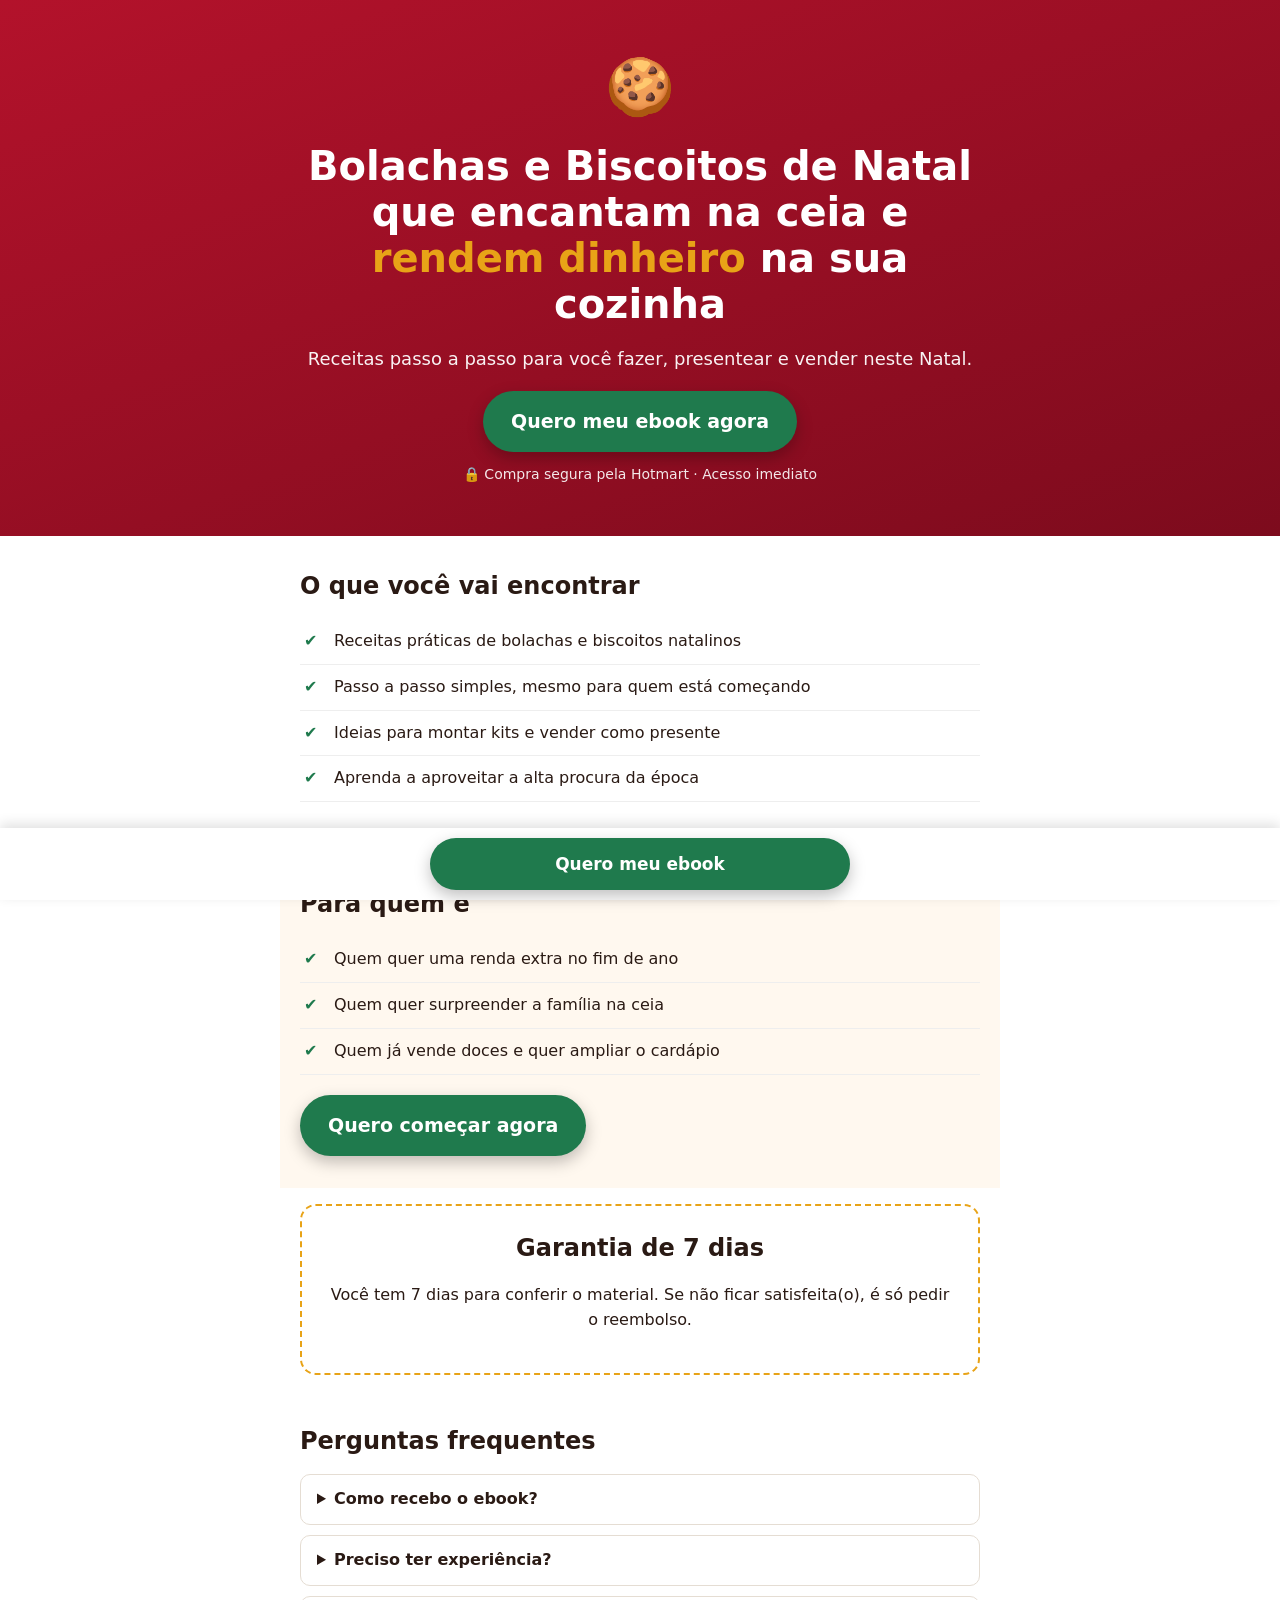
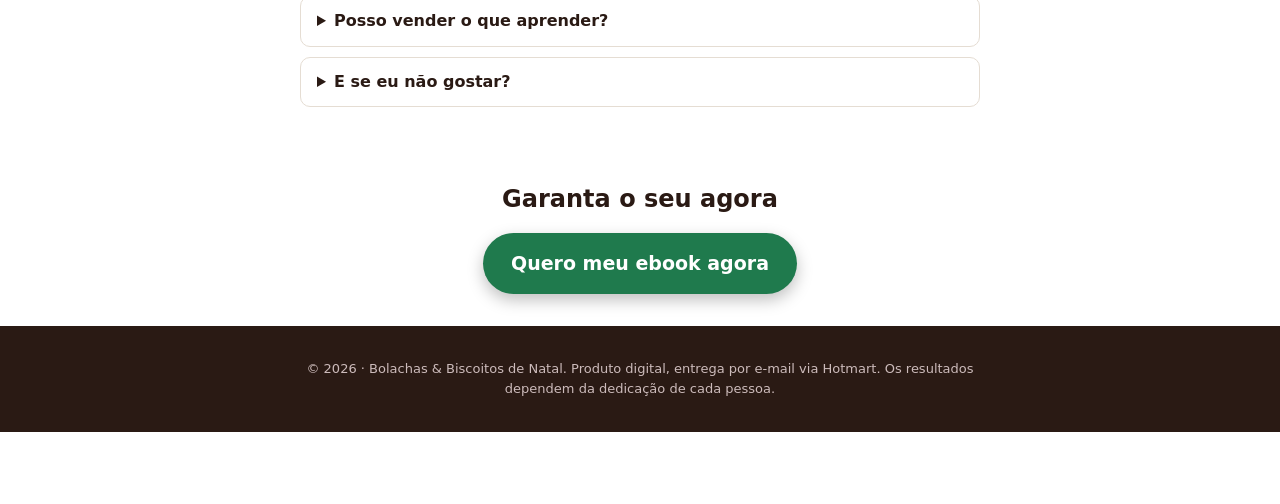
==== bolachas-biscoitos-natal/index.html @ 90c00dd1 "Atualiza copy da landing de panettones e chocottones Co-Authored-By: Claude Sonnet 5.5 <noreply@anth" ====
<!doctype html>
<html lang="pt-BR">
<head>
<meta charset="utf-8">
<meta name="viewport" content="width=device-width,initial-scale=1">
<title>Bolachas &amp; Biscoitos de Natal</title>
<meta name="description" content="Receitas passo a passo para você fazer, presentear e vender neste Natal.">
<meta property="og:title" content="Bolachas &amp; Biscoitos de Natal">
<meta property="og:description" content="Receitas passo a passo para você fazer, presentear e vender neste Natal.">
<link rel="stylesheet" href="../assets/style.css">
<!-- Meta Pixel Code -->
<script>
!function(f,b,e,v,n,t,s){if(f.fbq)return;n=f.fbq=function(){n.callMethod?
n.callMethod.apply(n,arguments):n.queue.push(arguments)};if(!f._fbq)f._fbq=n;
n.push=n;n.loaded=!0;n.version='2.0';n.queue=[];t=b.createElement(e);t.async=!0;
t.src=v;s=b.getElementsByTagName(e)[0];s.parentNode.insertBefore(t,s)}(window,
document,'script','https://connect.facebook.net/en_US/fbevents.js');
fbq('init', 'SEU_PIXEL_ID_AQUI');
fbq('track', 'PageView');
</script>
<noscript><img height="1" width="1" style="display:none" src="https://www.facebook.com/tr?id=SEU_PIXEL_ID_AQUI&ev=PageView&noscript=1"/></noscript>
<!-- End Meta Pixel Code -->
<script>window.LP={name:'Bolachas & Biscoitos de Natal',checkout:"https://pay.hotmart.com/D103367264X",value:0,currency:"BRL"};</script>
</head>
<body>
<header class="hero">
 <div class="wrap">
  <div class="emoji" aria-hidden="true">🍪</div>
  <h1>Bolachas e Biscoitos de Natal que encantam na ceia e <em>rendem dinheiro</em> na sua cozinha</h1>
  <p class="sub">Receitas passo a passo para você fazer, presentear e vender neste Natal.</p>
  
  <a class="cta" href="https://pay.hotmart.com/D103367264X" data-cta>Quero meu ebook agora</a>
  <p class="safe">🔒 Compra segura pela Hotmart · Acesso imediato</p>
 </div>
</header>
<main class="wrap">
 <section><h2>O que você vai encontrar</h2><ul class="check"><li>Receitas práticas de bolachas e biscoitos natalinos</li><li>Passo a passo simples, mesmo para quem está começando</li><li>Ideias para montar kits e vender como presente</li><li>Aprenda a aproveitar a alta procura da época</li></ul></section>
 <section class="alt"><h2>Para quem é</h2><ul class="check"><li>Quem quer uma renda extra no fim de ano</li><li>Quem quer surpreender a família na ceia</li><li>Quem já vende doces e quer ampliar o cardápio</li></ul>
  <a class="cta" href="https://pay.hotmart.com/D103367264X" data-cta>Quero começar agora</a></section>
 
 <section class="guarantee"><h2>Garantia de 7 dias</h2>
  <p>Você tem 7 dias para conferir o material. Se não ficar satisfeita(o), é só pedir o reembolso.</p></section>
 <section><h2>Perguntas frequentes</h2><details><summary>Como recebo o ebook?</summary><p>Logo após a confirmação do pagamento você recebe o acesso por e-mail, direto pela Hotmart.</p></details><details><summary>Preciso ter experiência?</summary><p>Não. O conteúdo é explicado passo a passo, do jeito mais simples possível.</p></details><details><summary>Posso vender o que aprender?</summary><p>Sim, o objetivo do material é ajudar você a produzir e vender.</p></details><details><summary>E se eu não gostar?</summary><p>Você tem garantia de 7 dias: se não gostar, pedimos o reembolso direto na Hotmart.</p></details></section>
 <section class="final"><h2>Garanta o seu agora</h2>
  <a class="cta" href="https://pay.hotmart.com/D103367264X" data-cta>Quero meu ebook agora</a></section>
</main>
<footer><div class="wrap"><p>© <span id="y"></span> · Bolachas &amp; Biscoitos de Natal. Produto digital, entrega por e-mail via Hotmart. Os resultados dependem da dedicação de cada pessoa.</p></div></footer>
<div class="sticky"><a class="cta" href="https://pay.hotmart.com/D103367264X" data-cta>Quero meu ebook</a></div>
<script src="../assets/main.js"></script>
</body>
</html>
---- assets/style.css ----
:root{--red:#b3122b;--green:#1f7a4d;--cream:#fff8ef;--ink:#2a1a14;--gold:#e8a317}
*{box-sizing:border-box}
body{margin:0;font-family:system-ui,-apple-system,"Segoe UI",Roboto,sans-serif;color:var(--ink);background:#fff;line-height:1.55;padding-bottom:72px}
.wrap{max-width:720px;margin:0 auto;padding:0 20px}
.hero{background:linear-gradient(160deg,var(--red),#7d0b1d);color:#fff;text-align:center;padding:44px 0 36px}
.emoji{font-size:56px}
h1{font-size:clamp(26px,6vw,40px);line-height:1.15;margin:12px 0}
h1 em{font-style:normal;color:var(--gold)}
h2{font-size:24px;margin:0 0 14px}
.sub{font-size:18px;opacity:.95}
.price{margin:16px 0}.price s{opacity:.7;display:block}.price strong{font-size:28px;color:var(--gold)}
.cta{display:inline-block;background:var(--green);color:#fff;font-weight:700;font-size:19px;padding:16px 28px;border-radius:999px;text-decoration:none;box-shadow:0 6px 16px rgba(0,0,0,.25);animation:pulse 2s infinite}
.cta:hover{filter:brightness(1.1)}
@keyframes pulse{50%{transform:scale(1.04)}}
.safe{font-size:14px;opacity:.9;margin-top:12px}
section{padding:32px 0}
section.alt{background:var(--cream);margin:0 -20px;padding:32px 20px}
.check{list-style:none;padding:0;margin:0 0 20px}
.check li{padding:10px 0 10px 34px;position:relative;border-bottom:1px solid #eee}
.check li::before{content:"✔";position:absolute;left:4px;color:var(--green);font-weight:700}
.guarantee{text-align:center;border:2px dashed var(--gold);border-radius:16px;padding:24px;margin:16px 0}
details{border:1px solid #e5ddd3;border-radius:10px;padding:12px 16px;margin-bottom:10px}
summary{font-weight:600;cursor:pointer}
.final{text-align:center}
footer{background:#2a1a14;color:#cbb;font-size:13px;padding:20px 0;text-align:center}
.sticky{position:fixed;bottom:0;left:0;right:0;background:#fff;padding:10px;text-align:center;box-shadow:0 -4px 12px rgba(0,0,0,.12);z-index:9}
.sticky .cta{animation:none;width:100%;max-width:420px;padding:13px 16px;font-size:17px}
.fmt{font-size:18px;text-align:center;background:var(--cream);border-radius:12px;padding:18px}
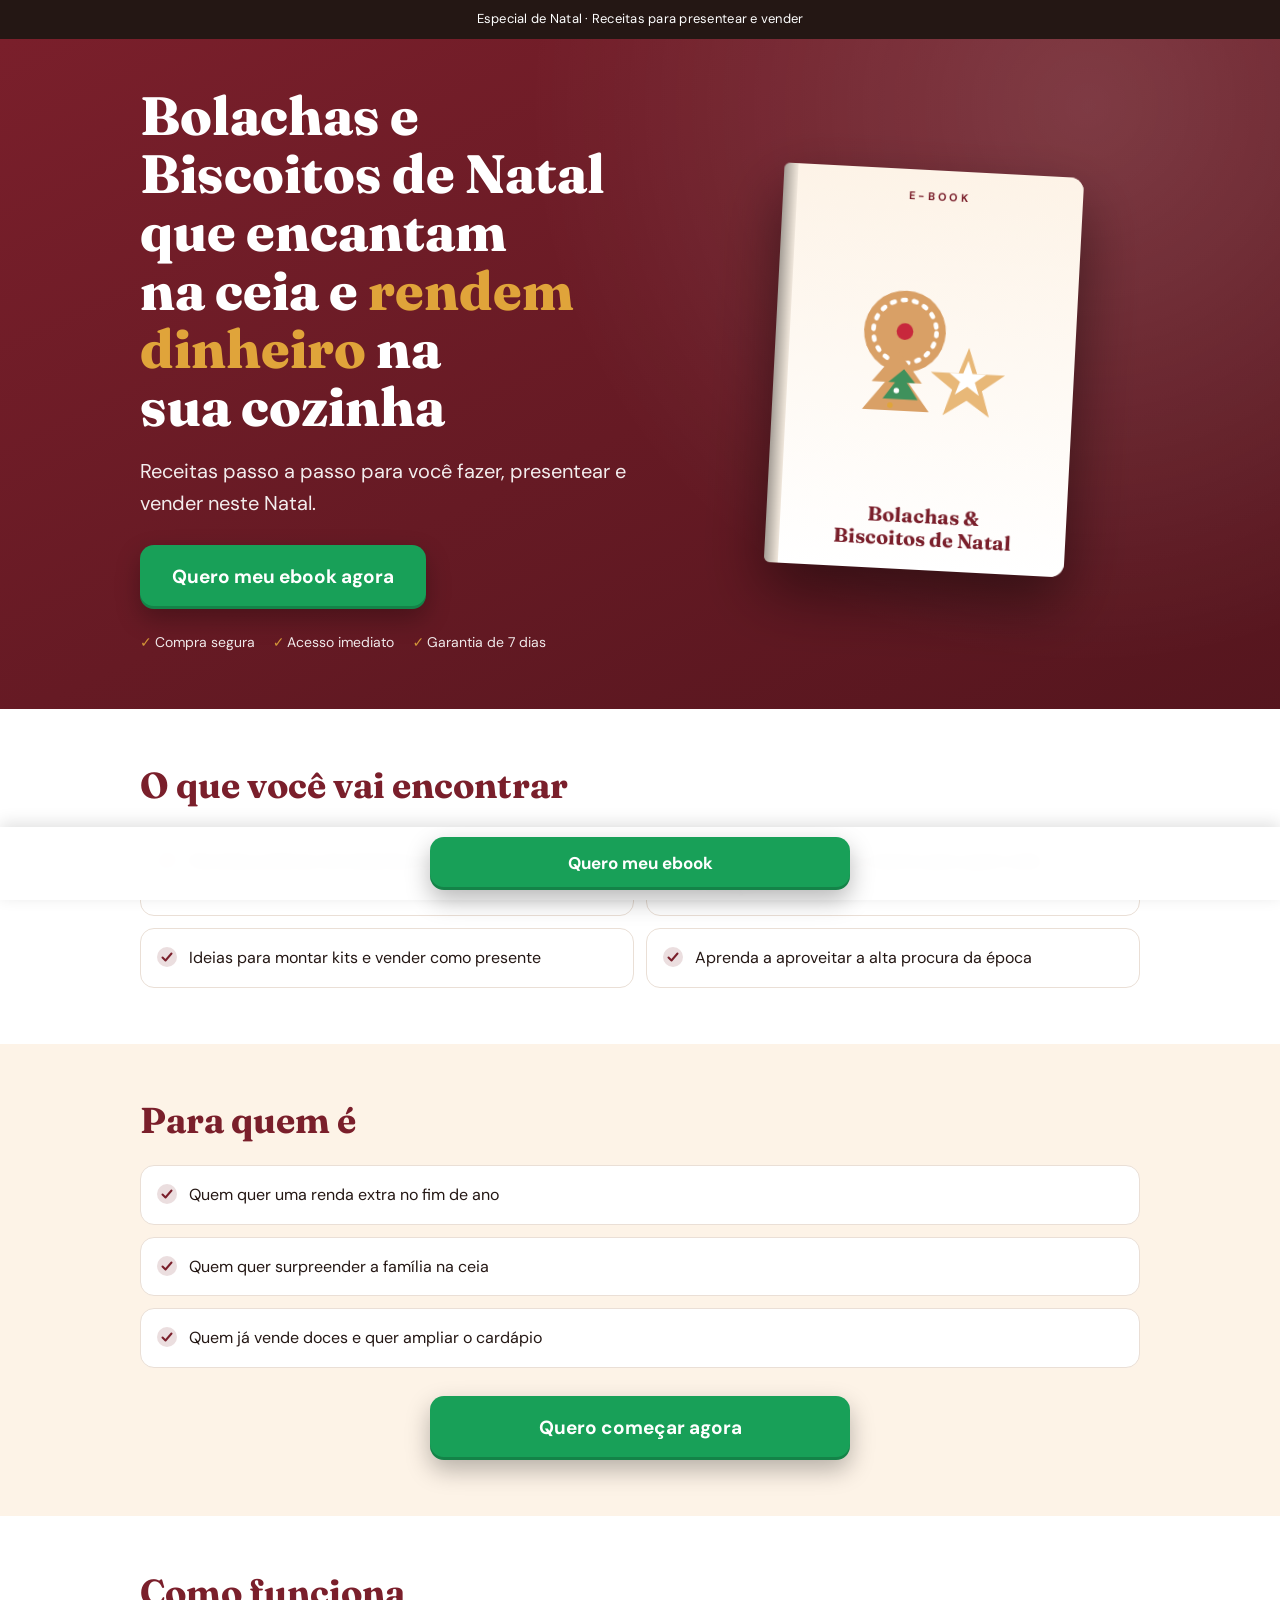
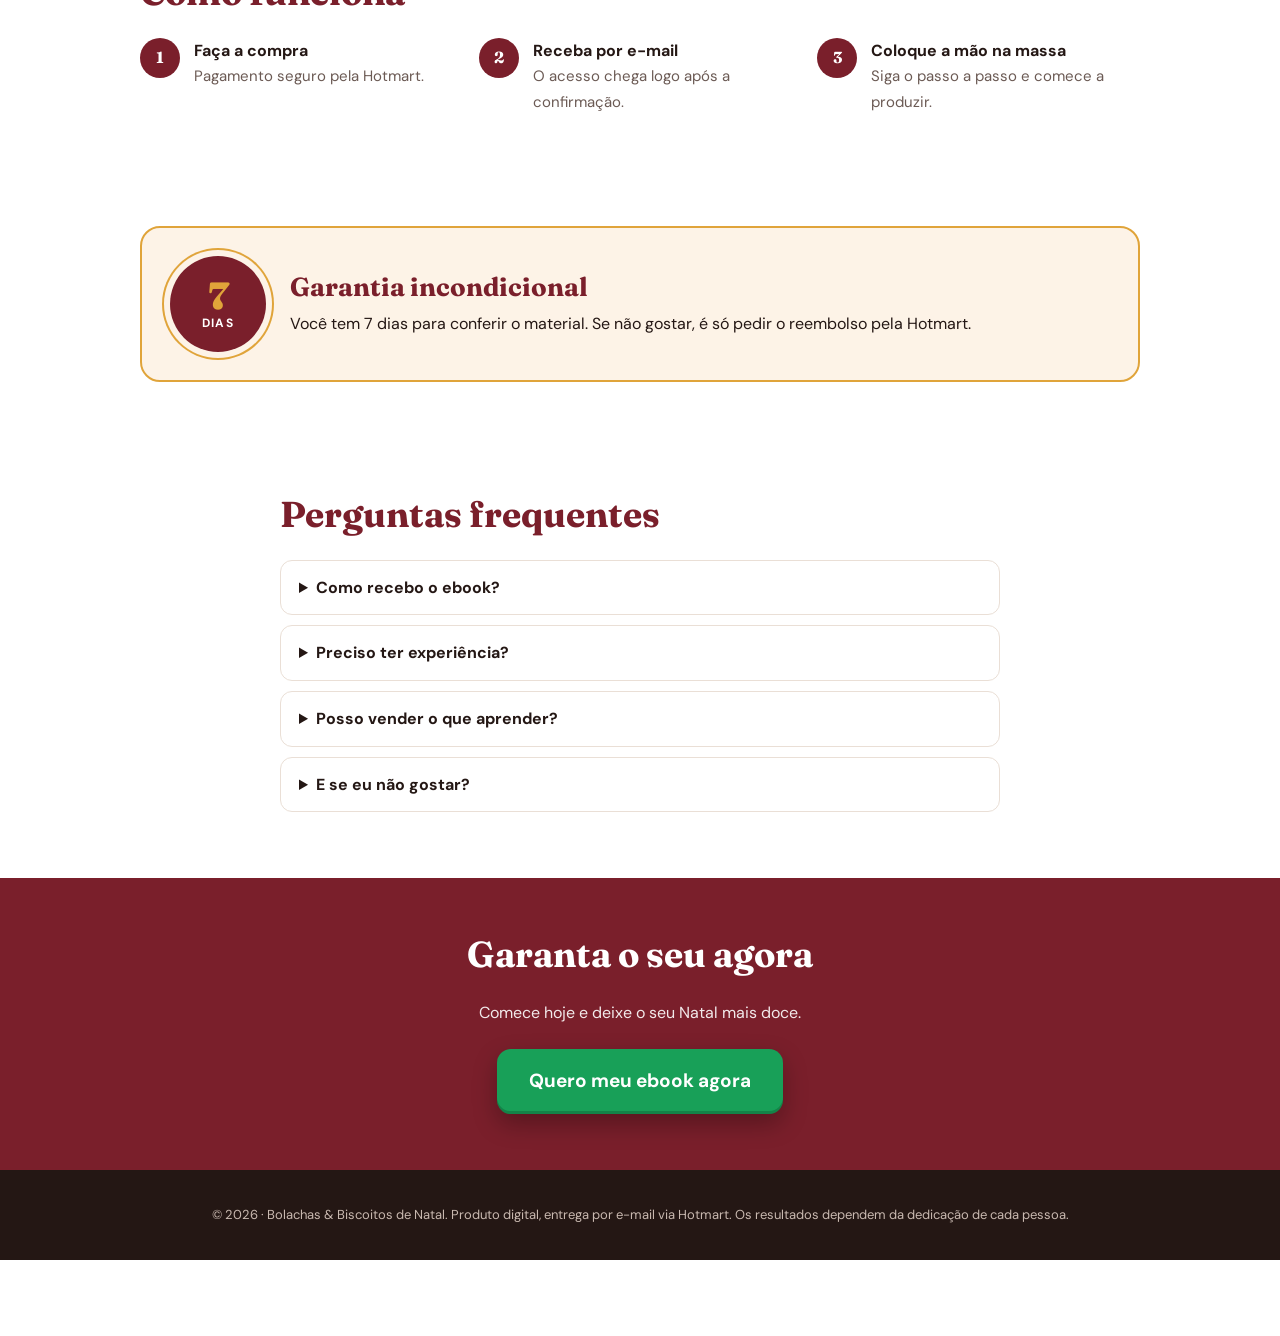
==== commit 884e5ed1: "Redesign moderno das landing pages com mockup do ebook e ilustracoes Co-Authored-By: Claude Sonnet 5" ====
--- a/bolachas-biscoitos-natal/index.html
+++ b/bolachas-biscoitos-natal/index.html
@@ -7,6 +7,8 @@
 <meta name="description" content="Receitas passo a passo para você fazer, presentear e vender neste Natal.">
 <meta property="og:title" content="Bolachas &amp; Biscoitos de Natal">
 <meta property="og:description" content="Receitas passo a passo para você fazer, presentear e vender neste Natal.">
+<link rel="preconnect" href="https://fonts.googleapis.com"><link rel="preconnect" href="https://fonts.gstatic.com" crossorigin>
+<link href="https://fonts.googleapis.com/css2?family=DM+Sans:wght@400;500;700&family=Fraunces:opsz,wght@9..144,600;9..144,800&display=swap" rel="stylesheet">
 <link rel="stylesheet" href="../assets/style.css">
 <!-- Meta Pixel Code -->
 <script>
@@ -22,27 +24,34 @@
 <!-- End Meta Pixel Code -->
 <script>window.LP={name:'Bolachas & Biscoitos de Natal',checkout:"https://pay.hotmart.com/D103367264X",value:0,currency:"BRL"};</script>
 </head>
-<body>
-<header class="hero">
- <div class="wrap">
-  <div class="emoji" aria-hidden="true">🍪</div>
+<body style="--c1:#7a1f2b;--c2:#e0a43a;--c3:#fdf3e7">
+<div class="topbar">Especial de Natal · Receitas para presentear e vender</div>
+<header class="hero"><div class="wrap hero-grid">
+ <div class="hero-text">
   <h1>Bolachas e Biscoitos de Natal que encantam na ceia e <em>rendem dinheiro</em> na sua cozinha</h1>
   <p class="sub">Receitas passo a passo para você fazer, presentear e vender neste Natal.</p>
   
   <a class="cta" href="https://pay.hotmart.com/D103367264X" data-cta>Quero meu ebook agora</a>
-  <p class="safe">🔒 Compra segura pela Hotmart · Acesso imediato</p>
+  <ul class="trust"><li>Compra segura</li><li>Acesso imediato</li><li>Garantia de 7 dias</li></ul>
  </div>
-</header>
-<main class="wrap">
- <section><h2>O que você vai encontrar</h2><ul class="check"><li>Receitas práticas de bolachas e biscoitos natalinos</li><li>Passo a passo simples, mesmo para quem está começando</li><li>Ideias para montar kits e vender como presente</li><li>Aprenda a aproveitar a alta procura da época</li></ul></section>
- <section class="alt"><h2>Para quem é</h2><ul class="check"><li>Quem quer uma renda extra no fim de ano</li><li>Quem quer surpreender a família na ceia</li><li>Quem já vende doces e quer ampliar o cardápio</li></ul>
-  <a class="cta" href="https://pay.hotmart.com/D103367264X" data-cta>Quero começar agora</a></section>
- 
- <section class="guarantee"><h2>Garantia de 7 dias</h2>
-  <p>Você tem 7 dias para conferir o material. Se não ficar satisfeita(o), é só pedir o reembolso.</p></section>
- <section><h2>Perguntas frequentes</h2><details><summary>Como recebo o ebook?</summary><p>Logo após a confirmação do pagamento você recebe o acesso por e-mail, direto pela Hotmart.</p></details><details><summary>Preciso ter experiência?</summary><p>Não. O conteúdo é explicado passo a passo, do jeito mais simples possível.</p></details><details><summary>Posso vender o que aprender?</summary><p>Sim, o objetivo do material é ajudar você a produzir e vender.</p></details><details><summary>E se eu não gostar?</summary><p>Você tem garantia de 7 dias: se não gostar, pedimos o reembolso direto na Hotmart.</p></details></section>
- <section class="final"><h2>Garanta o seu agora</h2>
-  <a class="cta" href="https://pay.hotmart.com/D103367264X" data-cta>Quero meu ebook agora</a></section>
+ <div class="hero-art"><div class="cover" role="img" aria-label="Capa do ebook Bolachas &amp; Biscoitos de Natal">
+<div class="book"><div class="spine"></div><div class="face"><span class="tag">E-BOOK</span>
+<svg viewBox="0 0 200 200" class="art" aria-hidden="true"><circle cx="70" cy="76" r="44" fill="#d9a066"/><circle cx="70" cy="76" r="34" fill="none" stroke="#fff" stroke-width="5" stroke-dasharray="3 9" stroke-linecap="round"/><circle cx="70" cy="76" r="9" fill="#c8283c"/>
+<polygon points="140,90 150,118 180,118 156,136 165,164 140,147 115,164 124,136 100,118 130,118" fill="#e8b878"/><polygon points="140,104 145,118 160,118 148,127 153,141 140,132 127,141 132,127 120,118 135,118" fill="#fff"/>
+<polygon points="60,112 90,150 74,150 100,184 20,184 46,150 30,150" fill="#d9a066" transform="translate(10 -4) scale(.9)"/><polygon points="68,134 82,150 72,150 86,170 44,170 58,150 50,150" fill="#2f8f5b" transform="translate(10 -4) scale(.9)" opacity=".9"/><circle cx="64" cy="140" r="3" fill="#fff"/><circle cx="58" cy="156" r="3" fill="#e0a43a"/></svg>
+<strong>Bolachas &amp; Biscoitos de Natal</strong></div></div>
+<img class="real" src="../assets/img/bolachas-biscoitos-natal.jpg" alt="" onerror="this.remove()"></div></div>
+</div></header>
+<main>
+ <section class="wrap"><h2>O que você vai encontrar</h2><ul class="list grid"><li><svg viewBox="0 0 20 20" width="20" height="20" aria-hidden="true"><circle cx="10" cy="10" r="10" fill="currentColor" opacity=".15"/><path d="M5.5 10.5l3 3 6-7" fill="none" stroke="currentColor" stroke-width="2" stroke-linecap="round" stroke-linejoin="round"/></svg><span>Receitas práticas de bolachas e biscoitos natalinos</span></li><li><svg viewBox="0 0 20 20" width="20" height="20" aria-hidden="true"><circle cx="10" cy="10" r="10" fill="currentColor" opacity=".15"/><path d="M5.5 10.5l3 3 6-7" fill="none" stroke="currentColor" stroke-width="2" stroke-linecap="round" stroke-linejoin="round"/></svg><span>Passo a passo simples, mesmo para quem está começando</span></li><li><svg viewBox="0 0 20 20" width="20" height="20" aria-hidden="true"><circle cx="10" cy="10" r="10" fill="currentColor" opacity=".15"/><path d="M5.5 10.5l3 3 6-7" fill="none" stroke="currentColor" stroke-width="2" stroke-linecap="round" stroke-linejoin="round"/></svg><span>Ideias para montar kits e vender como presente</span></li><li><svg viewBox="0 0 20 20" width="20" height="20" aria-hidden="true"><circle cx="10" cy="10" r="10" fill="currentColor" opacity=".15"/><path d="M5.5 10.5l3 3 6-7" fill="none" stroke="currentColor" stroke-width="2" stroke-linecap="round" stroke-linejoin="round"/></svg><span>Aprenda a aproveitar a alta procura da época</span></li></ul></section>
+ <section class="band"><div class="wrap"><h2>Para quem é</h2><ul class="list"><li><svg viewBox="0 0 20 20" width="20" height="20" aria-hidden="true"><circle cx="10" cy="10" r="10" fill="currentColor" opacity=".15"/><path d="M5.5 10.5l3 3 6-7" fill="none" stroke="currentColor" stroke-width="2" stroke-linecap="round" stroke-linejoin="round"/></svg><span>Quem quer uma renda extra no fim de ano</span></li><li><svg viewBox="0 0 20 20" width="20" height="20" aria-hidden="true"><circle cx="10" cy="10" r="10" fill="currentColor" opacity=".15"/><path d="M5.5 10.5l3 3 6-7" fill="none" stroke="currentColor" stroke-width="2" stroke-linecap="round" stroke-linejoin="round"/></svg><span>Quem quer surpreender a família na ceia</span></li><li><svg viewBox="0 0 20 20" width="20" height="20" aria-hidden="true"><circle cx="10" cy="10" r="10" fill="currentColor" opacity=".15"/><path d="M5.5 10.5l3 3 6-7" fill="none" stroke="currentColor" stroke-width="2" stroke-linecap="round" stroke-linejoin="round"/></svg><span>Quem já vende doces e quer ampliar o cardápio</span></li></ul>
+  <a class="cta" href="https://pay.hotmart.com/D103367264X" data-cta>Quero começar agora</a></div></section>
+ <section class="wrap"><h2>Como funciona</h2><ol class="steps"><li><b>1</b><div><strong>Faça a compra</strong><span>Pagamento seguro pela Hotmart.</span></div></li><li><b>2</b><div><strong>Receba por e-mail</strong><span>O acesso chega logo após a confirmação.</span></div></li><li><b>3</b><div><strong>Coloque a mão na massa</strong><span>Siga o passo a passo e comece a produzir.</span></div></li></ol></section>
+ <section class="wrap"><div class="guarantee"><div class="seal">7<small>dias</small></div><div><h2>Garantia incondicional</h2>
+  <p>Você tem 7 dias para conferir o material. Se não gostar, é só pedir o reembolso pela Hotmart.</p></div></div></section>
+ <section class="wrap narrow"><h2>Perguntas frequentes</h2><details><summary>Como recebo o ebook?</summary><p>Logo após a confirmação do pagamento você recebe o acesso por e-mail, direto pela Hotmart.</p></details><details><summary>Preciso ter experiência?</summary><p>Não. O conteúdo é explicado passo a passo, do jeito mais simples possível.</p></details><details><summary>Posso vender o que aprender?</summary><p>Sim, o objetivo do material é ajudar você a produzir e vender.</p></details><details><summary>E se eu não gostar?</summary><p>Você tem garantia de 7 dias: se não gostar, pedimos o reembolso direto na Hotmart.</p></details></section>
+ <section class="final"><div class="wrap"><h2>Garanta o seu agora</h2><p>Comece hoje e deixe o seu Natal mais doce.</p>
+  <a class="cta" href="https://pay.hotmart.com/D103367264X" data-cta>Quero meu ebook agora</a></div></section>
 </main>
 <footer><div class="wrap"><p>© <span id="y"></span> · Bolachas &amp; Biscoitos de Natal. Produto digital, entrega por e-mail via Hotmart. Os resultados dependem da dedicação de cada pessoa.</p></div></footer>
 <div class="sticky"><a class="cta" href="https://pay.hotmart.com/D103367264X" data-cta>Quero meu ebook</a></div>
--- a/assets/style.css
+++ b/assets/style.css
@@ -1,28 +1,65 @@
-:root{--red:#b3122b;--green:#1f7a4d;--cream:#fff8ef;--ink:#2a1a14;--gold:#e8a317}
+:root{--ink:#241714;--muted:#6b5a54;--green:#18a058;--green-d:#0f7a41;--line:#eadfd6;--c1:#7a1f2b;--c2:#e0a43a;--c3:#fdf3e7}
 *{box-sizing:border-box}
-body{margin:0;font-family:system-ui,-apple-system,"Segoe UI",Roboto,sans-serif;color:var(--ink);background:#fff;line-height:1.55;padding-bottom:72px}
-.wrap{max-width:720px;margin:0 auto;padding:0 20px}
-.hero{background:linear-gradient(160deg,var(--red),#7d0b1d);color:#fff;text-align:center;padding:44px 0 36px}
-.emoji{font-size:56px}
-h1{font-size:clamp(26px,6vw,40px);line-height:1.15;margin:12px 0}
-h1 em{font-style:normal;color:var(--gold)}
-h2{font-size:24px;margin:0 0 14px}
-.sub{font-size:18px;opacity:.95}
-.price{margin:16px 0}.price s{opacity:.7;display:block}.price strong{font-size:28px;color:var(--gold)}
-.cta{display:inline-block;background:var(--green);color:#fff;font-weight:700;font-size:19px;padding:16px 28px;border-radius:999px;text-decoration:none;box-shadow:0 6px 16px rgba(0,0,0,.25);animation:pulse 2s infinite}
-.cta:hover{filter:brightness(1.1)}
-@keyframes pulse{50%{transform:scale(1.04)}}
-.safe{font-size:14px;opacity:.9;margin-top:12px}
-section{padding:32px 0}
-section.alt{background:var(--cream);margin:0 -20px;padding:32px 20px}
-.check{list-style:none;padding:0;margin:0 0 20px}
-.check li{padding:10px 0 10px 34px;position:relative;border-bottom:1px solid #eee}
-.check li::before{content:"✔";position:absolute;left:4px;color:var(--green);font-weight:700}
-.guarantee{text-align:center;border:2px dashed var(--gold);border-radius:16px;padding:24px;margin:16px 0}
-details{border:1px solid #e5ddd3;border-radius:10px;padding:12px 16px;margin-bottom:10px}
-summary{font-weight:600;cursor:pointer}
-.final{text-align:center}
-footer{background:#2a1a14;color:#cbb;font-size:13px;padding:20px 0;text-align:center}
-.sticky{position:fixed;bottom:0;left:0;right:0;background:#fff;padding:10px;text-align:center;box-shadow:0 -4px 12px rgba(0,0,0,.12);z-index:9}
-.sticky .cta{animation:none;width:100%;max-width:420px;padding:13px 16px;font-size:17px}
-.fmt{font-size:18px;text-align:center;background:var(--cream);border-radius:12px;padding:18px}
+html{scroll-behavior:smooth}
+body{margin:0;font-family:"DM Sans",system-ui,sans-serif;color:var(--ink);background:#fff;line-height:1.6;padding-bottom:76px;-webkit-font-smoothing:antialiased}
+.wrap{max-width:1040px;margin:0 auto;padding:0 20px}
+h1,h2{font-family:Fraunces,Georgia,serif;text-wrap:balance}
+h2{font-size:clamp(26px,4.5vw,36px);line-height:1.15;margin:0 0 24px;color:var(--c1)}
+.topbar{background:var(--ink);color:#fff;text-align:center;font-size:13px;padding:9px 16px;letter-spacing:.02em}
+.hero{background:radial-gradient(circle at 85% 10%,rgba(255,255,255,.14),transparent 45%),linear-gradient(155deg,var(--c1),color-mix(in srgb,var(--c1) 70%,#000));color:#fff;padding:48px 0 56px;overflow:hidden}
+.hero-grid{display:grid;grid-template-columns:1.1fr .9fr;gap:40px;align-items:center}
+.hero h1{font-size:clamp(32px,5.6vw,54px);line-height:1.08;margin:0 0 18px;font-weight:800}
+.hero h1 em{font-style:normal;color:var(--c2)}
+.sub{font-size:clamp(17px,2.4vw,20px);opacity:.92;margin:0 0 26px;max-width:34em}
+.price{margin:0 0 20px}.price s{opacity:.7;display:block}.price strong{font-size:30px;color:var(--c2)}
+.cta{display:inline-block;background:var(--green);color:#fff;font-weight:700;font-size:19px;padding:17px 32px;border-radius:14px;text-decoration:none;box-shadow:0 10px 24px rgba(0,0,0,.28),inset 0 -3px 0 rgba(0,0,0,.18);transition:transform .15s,background .15s}
+.cta:hover,.cta:focus-visible{background:var(--green-d);transform:translateY(-2px)}
+.trust{list-style:none;display:flex;flex-wrap:wrap;gap:8px 18px;padding:0;margin:22px 0 0;font-size:14px;opacity:.9}
+.trust li::before{content:"✓ ";color:var(--c2);font-weight:700}
+.hero-art{display:flex;justify-content:center}
+.cover{position:relative;width:min(300px,78%);aspect-ratio:3/4;filter:drop-shadow(0 28px 30px rgba(0,0,0,.45));transform:rotate(3deg)}
+.book{position:absolute;inset:0;display:flex;border-radius:6px 14px 14px 6px;overflow:hidden;background:var(--c3)}
+.spine{width:14px;background:linear-gradient(90deg,rgba(0,0,0,.35),rgba(0,0,0,.05))}
+.face{flex:1;display:flex;flex-direction:column;align-items:center;justify-content:space-between;padding:18px 14px 20px;text-align:center;background:linear-gradient(180deg,var(--c3),#fff)}
+.face .tag{font-size:11px;letter-spacing:.3em;font-weight:700;color:var(--c1)}
+.face .art{width:72%;height:auto}
+.face strong{font-family:Fraunces,Georgia,serif;font-size:clamp(15px,2.4vw,20px);line-height:1.15;color:var(--c1);text-wrap:balance}
+.cover .real{position:absolute;inset:0;width:100%;height:100%;object-fit:cover;border-radius:6px 14px 14px 6px}
+section{padding:56px 0}
+.list{list-style:none;padding:0;margin:0;display:grid;gap:12px}
+.list.grid{grid-template-columns:repeat(2,1fr)}
+.list li{display:flex;gap:12px;align-items:flex-start;background:#fff;border:1px solid var(--line);border-radius:14px;padding:16px;color:var(--c1)}
+.list li span{color:var(--ink)}
+.list svg{flex:none;margin-top:2px}
+.fmt{margin:24px 0 0;padding:20px;border-radius:14px;background:var(--c3);font-size:18px;text-align:center}
+.band{background:var(--c3)}
+.band .list{margin-bottom:28px}
+.band .cta{display:block;max-width:420px;margin:0 auto;text-align:center}
+.steps{list-style:none;padding:0;margin:0;display:grid;grid-template-columns:repeat(3,1fr);gap:16px;counter-reset:s}
+.steps li{display:flex;gap:14px;align-items:flex-start}
+.steps b{flex:none;width:40px;height:40px;border-radius:50%;background:var(--c1);color:#fff;display:grid;place-items:center;font-family:Fraunces,serif}
+.steps strong{display:block}.steps span{color:var(--muted);font-size:15px}
+.guarantee{display:flex;gap:24px;align-items:center;border:2px solid var(--c2);border-radius:20px;padding:28px;background:var(--c3)}
+.guarantee h2{margin-bottom:8px;font-size:26px}.guarantee p{margin:0}
+.seal{flex:none;width:96px;height:96px;border-radius:50%;background:var(--c1);color:var(--c2);display:grid;place-content:center;text-align:center;font:800 38px/1 Fraunces,serif;box-shadow:0 0 0 6px var(--c3),0 0 0 8px var(--c2)}
+.seal small{font:700 12px DM Sans,sans-serif;letter-spacing:.1em;text-transform:uppercase;color:#fff}
+.narrow{max-width:760px}
+details{border:1px solid var(--line);border-radius:12px;padding:14px 18px;margin-bottom:10px}
+summary{font-weight:700;cursor:pointer}
+details p{margin:10px 0 0;color:var(--muted)}
+.final{background:var(--c1);color:#fff;text-align:center}
+.final h2{color:#fff}.final p{opacity:.9;margin:0 0 24px}
+footer{background:var(--ink);color:#c9b9b0;font-size:13px;padding:22px 0;text-align:center}
+.sticky{position:fixed;bottom:0;left:0;right:0;background:rgba(255,255,255,.96);backdrop-filter:blur(8px);padding:10px 12px;text-align:center;box-shadow:0 -4px 16px rgba(0,0,0,.12);z-index:9}
+.sticky .cta{width:100%;max-width:420px;padding:13px 16px;font-size:17px}
+:focus-visible{outline:3px solid var(--c2);outline-offset:2px}
+@media (max-width:820px){
+ .hero-grid{grid-template-columns:1fr;text-align:center}
+ .hero-text{order:2}.hero-art{order:1}
+ .sub{margin-inline:auto}.trust{justify-content:center}
+ .list.grid,.steps{grid-template-columns:1fr}
+ .guarantee{flex-direction:column;text-align:center}
+ .cover{width:min(240px,70%)}
+}
+@media (prefers-reduced-motion:reduce){*{transition:none!important;scroll-behavior:auto!important}}
+section.wrap,section.band,section.final{padding-block:56px}
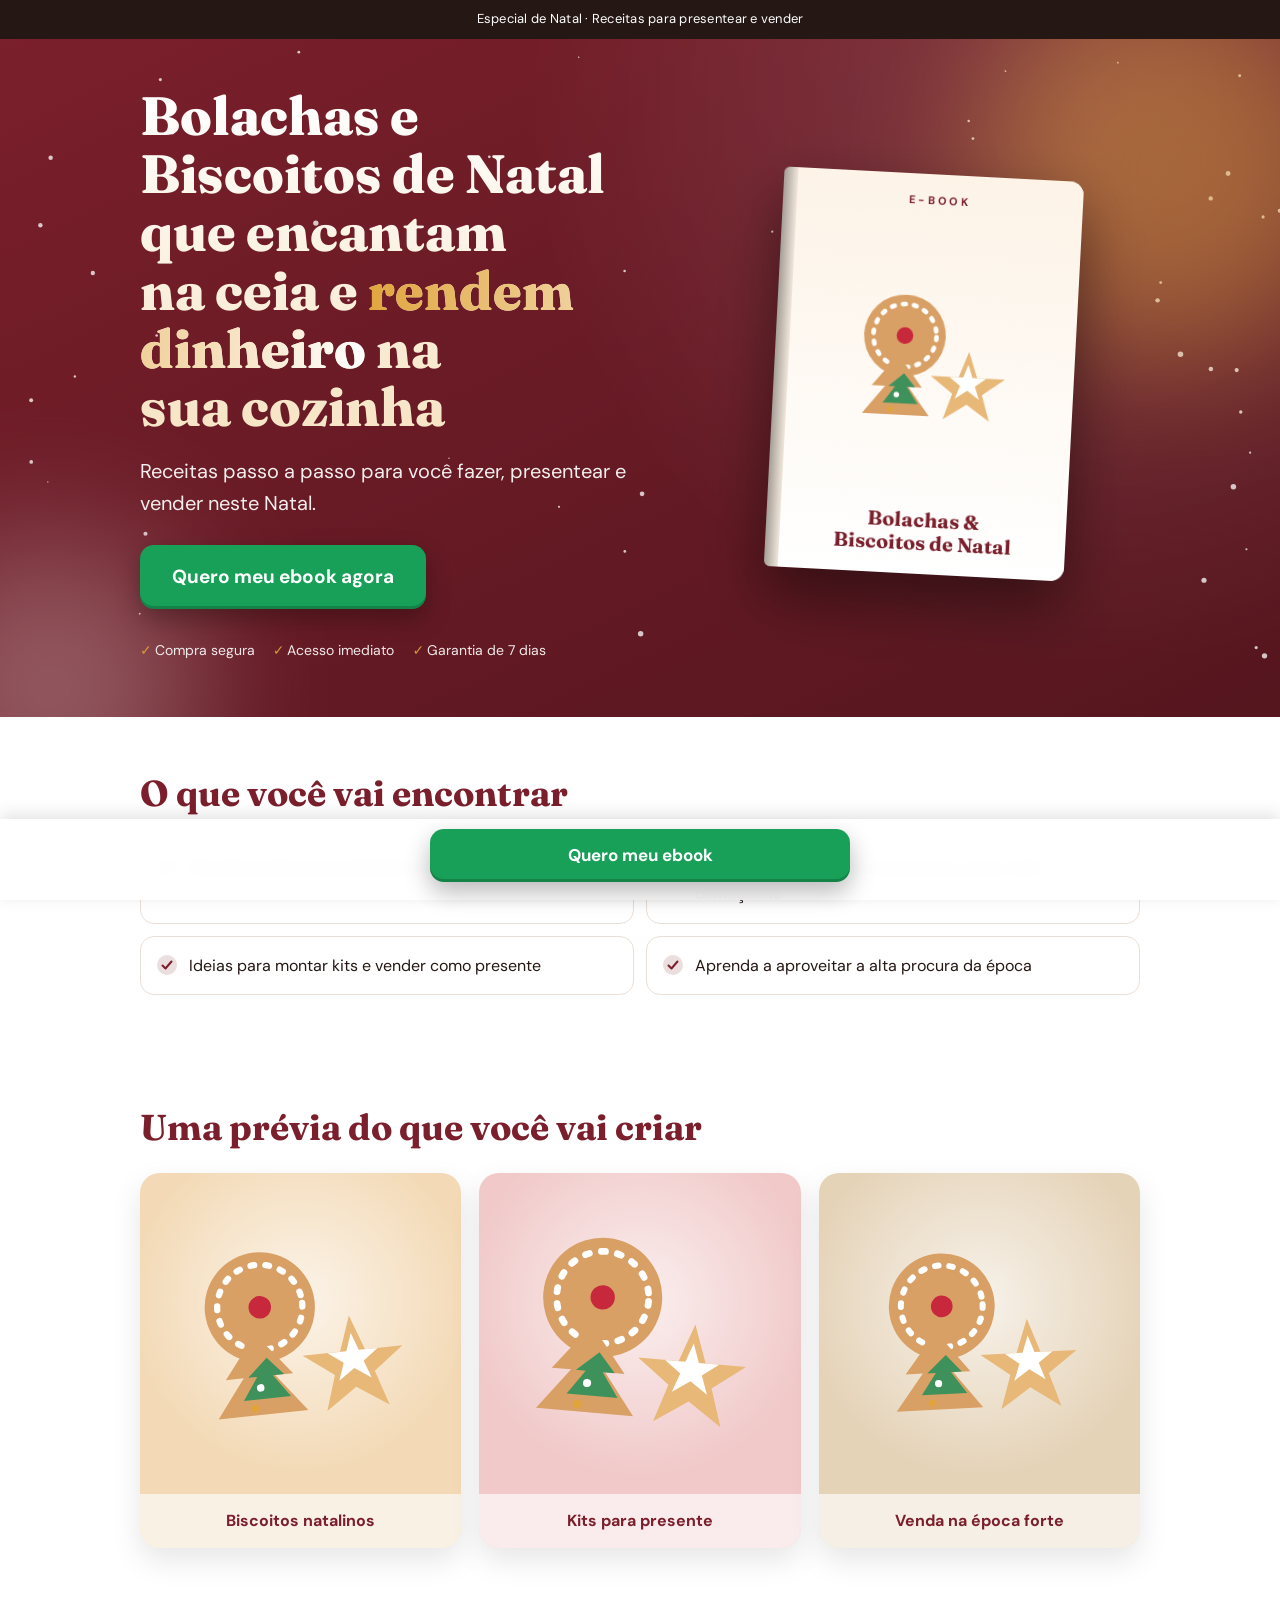
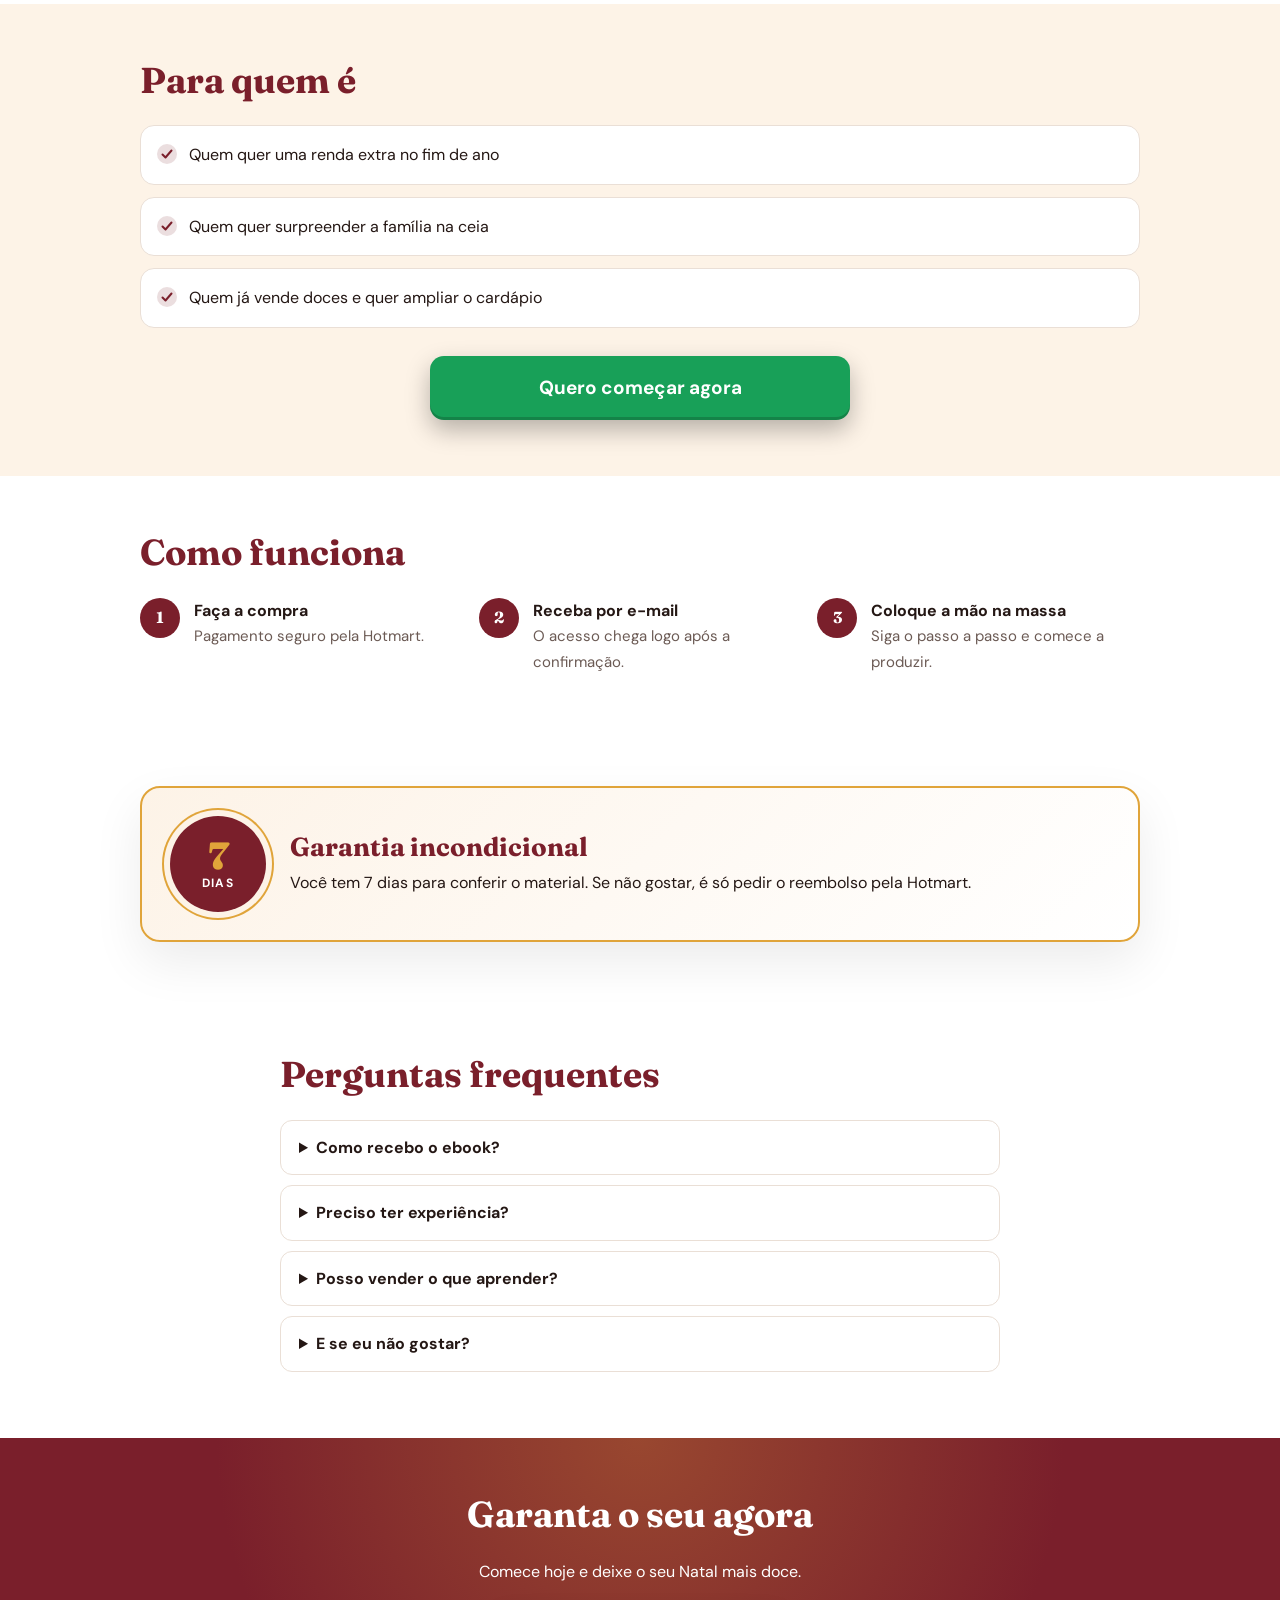
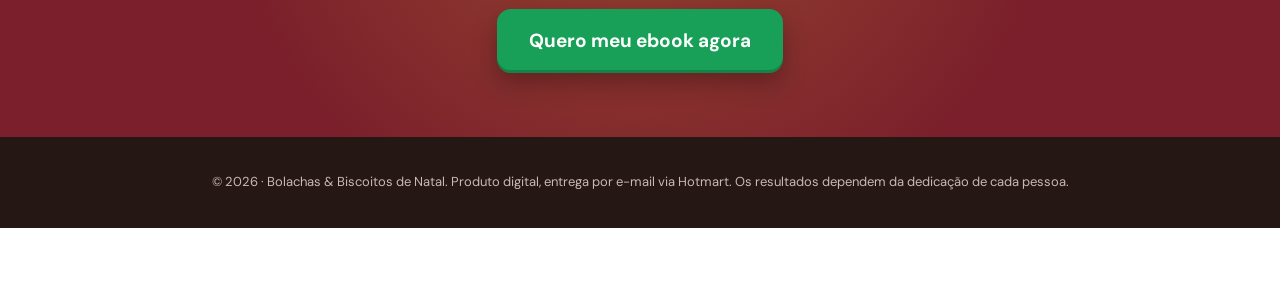
==== commit 1ab5da13: "Visual premium: neve, animacoes ao rolar, capa interativa e galeria Co-Authored-By: Claude Sonnet 5." ====
--- a/bolachas-biscoitos-natal/index.html
+++ b/bolachas-biscoitos-natal/index.html
@@ -10,6 +10,7 @@
 <link rel="preconnect" href="https://fonts.googleapis.com"><link rel="preconnect" href="https://fonts.gstatic.com" crossorigin>
 <link href="https://fonts.googleapis.com/css2?family=DM+Sans:wght@400;500;700&family=Fraunces:opsz,wght@9..144,600;9..144,800&display=swap" rel="stylesheet">
 <link rel="stylesheet" href="../assets/style.css">
+<script>document.documentElement.className="js"</script>
 <!-- Meta Pixel Code -->
 <script>
 !function(f,b,e,v,n,t,s){if(f.fbq)return;n=f.fbq=function(){n.callMethod?
@@ -26,7 +27,7 @@
 </head>
 <body style="--c1:#7a1f2b;--c2:#e0a43a;--c3:#fdf3e7">
 <div class="topbar">Especial de Natal · Receitas para presentear e vender</div>
-<header class="hero"><div class="wrap hero-grid">
+<header class="hero"><canvas id="snow" aria-hidden="true"></canvas><i class="orb o1"></i><i class="orb o2"></i><div class="wrap hero-grid">
  <div class="hero-text">
   <h1>Bolachas e Biscoitos de Natal que encantam na ceia e <em>rendem dinheiro</em> na sua cozinha</h1>
   <p class="sub">Receitas passo a passo para você fazer, presentear e vender neste Natal.</p>
@@ -44,6 +45,13 @@
 </div></header>
 <main>
  <section class="wrap"><h2>O que você vai encontrar</h2><ul class="list grid"><li><svg viewBox="0 0 20 20" width="20" height="20" aria-hidden="true"><circle cx="10" cy="10" r="10" fill="currentColor" opacity=".15"/><path d="M5.5 10.5l3 3 6-7" fill="none" stroke="currentColor" stroke-width="2" stroke-linecap="round" stroke-linejoin="round"/></svg><span>Receitas práticas de bolachas e biscoitos natalinos</span></li><li><svg viewBox="0 0 20 20" width="20" height="20" aria-hidden="true"><circle cx="10" cy="10" r="10" fill="currentColor" opacity=".15"/><path d="M5.5 10.5l3 3 6-7" fill="none" stroke="currentColor" stroke-width="2" stroke-linecap="round" stroke-linejoin="round"/></svg><span>Passo a passo simples, mesmo para quem está começando</span></li><li><svg viewBox="0 0 20 20" width="20" height="20" aria-hidden="true"><circle cx="10" cy="10" r="10" fill="currentColor" opacity=".15"/><path d="M5.5 10.5l3 3 6-7" fill="none" stroke="currentColor" stroke-width="2" stroke-linecap="round" stroke-linejoin="round"/></svg><span>Ideias para montar kits e vender como presente</span></li><li><svg viewBox="0 0 20 20" width="20" height="20" aria-hidden="true"><circle cx="10" cy="10" r="10" fill="currentColor" opacity=".15"/><path d="M5.5 10.5l3 3 6-7" fill="none" stroke="currentColor" stroke-width="2" stroke-linecap="round" stroke-linejoin="round"/></svg><span>Aprenda a aproveitar a alta procura da época</span></li></ul></section>
+ <section class="wrap"><h2>Uma prévia do que você vai criar</h2><div class="gallery"><figure class="tile" style="--bg:#f3d9b5"><div class="tile-img"><svg viewBox="0 0 200 200" aria-hidden="true" style="transform:rotate(-6deg) scale(1)"><circle cx="70" cy="76" r="44" fill="#d9a066"/><circle cx="70" cy="76" r="34" fill="none" stroke="#fff" stroke-width="5" stroke-dasharray="3 9" stroke-linecap="round"/><circle cx="70" cy="76" r="9" fill="#c8283c"/>
+<polygon points="140,90 150,118 180,118 156,136 165,164 140,147 115,164 124,136 100,118 130,118" fill="#e8b878"/><polygon points="140,104 145,118 160,118 148,127 153,141 140,132 127,141 132,127 120,118 135,118" fill="#fff"/>
+<polygon points="60,112 90,150 74,150 100,184 20,184 46,150 30,150" fill="#d9a066" transform="translate(10 -4) scale(.9)"/><polygon points="68,134 82,150 72,150 86,170 44,170 58,150 50,150" fill="#2f8f5b" transform="translate(10 -4) scale(.9)" opacity=".9"/><circle cx="64" cy="140" r="3" fill="#fff"/><circle cx="58" cy="156" r="3" fill="#e0a43a"/></svg></div><figcaption>Biscoitos natalinos</figcaption></figure><figure class="tile" style="--bg:#f1c9c9"><div class="tile-img"><svg viewBox="0 0 200 200" aria-hidden="true" style="transform:rotate(5deg) scale(1.08)"><circle cx="70" cy="76" r="44" fill="#d9a066"/><circle cx="70" cy="76" r="34" fill="none" stroke="#fff" stroke-width="5" stroke-dasharray="3 9" stroke-linecap="round"/><circle cx="70" cy="76" r="9" fill="#c8283c"/>
+<polygon points="140,90 150,118 180,118 156,136 165,164 140,147 115,164 124,136 100,118 130,118" fill="#e8b878"/><polygon points="140,104 145,118 160,118 148,127 153,141 140,132 127,141 132,127 120,118 135,118" fill="#fff"/>
+<polygon points="60,112 90,150 74,150 100,184 20,184 46,150 30,150" fill="#d9a066" transform="translate(10 -4) scale(.9)"/><polygon points="68,134 82,150 72,150 86,170 44,170 58,150 50,150" fill="#2f8f5b" transform="translate(10 -4) scale(.9)" opacity=".9"/><circle cx="64" cy="140" r="3" fill="#fff"/><circle cx="58" cy="156" r="3" fill="#e0a43a"/></svg></div><figcaption>Kits para presente</figcaption></figure><figure class="tile" style="--bg:#e5d3b8"><div class="tile-img"><svg viewBox="0 0 200 200" aria-hidden="true" style="transform:rotate(-3deg) scale(0.96)"><circle cx="70" cy="76" r="44" fill="#d9a066"/><circle cx="70" cy="76" r="34" fill="none" stroke="#fff" stroke-width="5" stroke-dasharray="3 9" stroke-linecap="round"/><circle cx="70" cy="76" r="9" fill="#c8283c"/>
+<polygon points="140,90 150,118 180,118 156,136 165,164 140,147 115,164 124,136 100,118 130,118" fill="#e8b878"/><polygon points="140,104 145,118 160,118 148,127 153,141 140,132 127,141 132,127 120,118 135,118" fill="#fff"/>
+<polygon points="60,112 90,150 74,150 100,184 20,184 46,150 30,150" fill="#d9a066" transform="translate(10 -4) scale(.9)"/><polygon points="68,134 82,150 72,150 86,170 44,170 58,150 50,150" fill="#2f8f5b" transform="translate(10 -4) scale(.9)" opacity=".9"/><circle cx="64" cy="140" r="3" fill="#fff"/><circle cx="58" cy="156" r="3" fill="#e0a43a"/></svg></div><figcaption>Venda na época forte</figcaption></figure></div></section>
  <section class="band"><div class="wrap"><h2>Para quem é</h2><ul class="list"><li><svg viewBox="0 0 20 20" width="20" height="20" aria-hidden="true"><circle cx="10" cy="10" r="10" fill="currentColor" opacity=".15"/><path d="M5.5 10.5l3 3 6-7" fill="none" stroke="currentColor" stroke-width="2" stroke-linecap="round" stroke-linejoin="round"/></svg><span>Quem quer uma renda extra no fim de ano</span></li><li><svg viewBox="0 0 20 20" width="20" height="20" aria-hidden="true"><circle cx="10" cy="10" r="10" fill="currentColor" opacity=".15"/><path d="M5.5 10.5l3 3 6-7" fill="none" stroke="currentColor" stroke-width="2" stroke-linecap="round" stroke-linejoin="round"/></svg><span>Quem quer surpreender a família na ceia</span></li><li><svg viewBox="0 0 20 20" width="20" height="20" aria-hidden="true"><circle cx="10" cy="10" r="10" fill="currentColor" opacity=".15"/><path d="M5.5 10.5l3 3 6-7" fill="none" stroke="currentColor" stroke-width="2" stroke-linecap="round" stroke-linejoin="round"/></svg><span>Quem já vende doces e quer ampliar o cardápio</span></li></ul>
   <a class="cta" href="https://pay.hotmart.com/D103367264X" data-cta>Quero começar agora</a></div></section>
  <section class="wrap"><h2>Como funciona</h2><ol class="steps"><li><b>1</b><div><strong>Faça a compra</strong><span>Pagamento seguro pela Hotmart.</span></div></li><li><b>2</b><div><strong>Receba por e-mail</strong><span>O acesso chega logo após a confirmação.</span></div></li><li><b>3</b><div><strong>Coloque a mão na massa</strong><span>Siga o passo a passo e comece a produzir.</span></div></li></ol></section>
--- a/assets/style.css
+++ b/assets/style.css
@@ -63,3 +63,41 @@
 }
 @media (prefers-reduced-motion:reduce){*{transition:none!important;scroll-behavior:auto!important}}
 section.wrap,section.band,section.final{padding-block:56px}
+.cover.photo{aspect-ratio:auto;transform:none;width:min(340px,80%);background:#f0f0f0;border-radius:22px;overflow:hidden;filter:none;box-shadow:0 30px 60px rgba(0,0,0,.45)}
+.cover.photo img{display:block;width:100%;height:auto}
+/* ---- premium ---- */
+.hero{position:relative;isolation:isolate}
+#snow{position:absolute;inset:0;width:100%;height:100%;z-index:-1;pointer-events:none}
+.orb{position:absolute;border-radius:50%;filter:blur(70px);opacity:.45;z-index:-1;animation:drift 14s ease-in-out infinite alternate}
+.o1{width:380px;height:380px;background:var(--c2);right:-80px;top:-60px}
+.o2{width:300px;height:300px;background:color-mix(in srgb,var(--c1) 40%,#fff);left:-100px;bottom:-120px;animation-delay:-6s}
+@keyframes drift{to{transform:translate(40px,30px) scale(1.15)}}
+.hero h1{background:linear-gradient(180deg,#fff,color-mix(in srgb,#fff 70%,var(--c2)));-webkit-background-clip:text;background-clip:text;color:transparent}
+.hero h1 em{background:linear-gradient(100deg,var(--c2),#fff,var(--c2));background-size:200% 100%;-webkit-background-clip:text;background-clip:text;color:transparent;animation:shimmer 5s linear infinite}
+@keyframes shimmer{to{background-position:-200% 0}}
+.cover{animation:float 6s ease-in-out infinite;transition:transform .2s ease-out;will-change:transform}
+.cover.photo{position:relative}
+.cover.photo::after{content:"";position:absolute;inset:0;border-radius:inherit;background:linear-gradient(115deg,transparent 35%,rgba(255,255,255,.55) 50%,transparent 65%);transform:translateX(-120%);animation:sheen 5s ease-in-out 1.5s infinite}
+@keyframes sheen{40%,100%{transform:translateX(120%)}}
+@keyframes float{50%{translate:0 -12px}}
+.cta{position:relative;overflow:hidden}
+.cta::after{content:"";position:absolute;top:0;left:-60%;width:40%;height:100%;background:linear-gradient(100deg,transparent,rgba(255,255,255,.45),transparent);transform:skewX(-20deg);animation:shine 3.2s ease-in-out infinite}
+@keyframes shine{60%,100%{left:130%}}
+.list li{transition:transform .25s,box-shadow .25s,border-color .25s}
+.list li:hover{transform:translateY(-3px);box-shadow:0 14px 30px rgba(0,0,0,.08);border-color:var(--c2)}
+.gallery{display:grid;grid-template-columns:repeat(3,1fr);gap:18px}
+.tile{margin:0;border-radius:20px;overflow:hidden;background:var(--bg);box-shadow:0 12px 30px rgba(0,0,0,.1);transition:transform .35s,box-shadow .35s}
+.tile:hover{transform:translateY(-6px) rotate(-.5deg);box-shadow:0 24px 44px rgba(0,0,0,.18)}
+.tile-img{aspect-ratio:1/1;display:grid;place-items:center;overflow:hidden;background:radial-gradient(circle at 50% 40%,rgba(255,255,255,.7),transparent 70%)}
+.tile-img svg{width:78%;height:auto;transition:transform .5s}
+.tile:hover .tile-img svg{transform:scale(1.08) rotate(2deg)!important}
+.tile-img img{width:100%;height:100%;object-fit:cover;transition:transform .5s}
+.tile:hover .tile-img img{transform:scale(1.06)}
+.tile figcaption{padding:14px 16px;font-weight:700;color:var(--c1);text-align:center;background:rgba(255,255,255,.65)}
+.guarantee{box-shadow:0 20px 50px rgba(0,0,0,.08);background:linear-gradient(135deg,var(--c3),#fff)}
+.final{background:radial-gradient(circle at 50% 0,color-mix(in srgb,var(--c1) 70%,var(--c2)),var(--c1) 60%)}
+/* revelar ao rolar (so com JS; sem JS tudo fica visivel) */
+.js .reveal{opacity:0;transform:translateY(26px);transition:opacity .7s cubic-bezier(.2,.7,.2,1),transform .7s cubic-bezier(.2,.7,.2,1);transition-delay:var(--d,0s)}
+.js .reveal.in{opacity:1;transform:none}
+@media (max-width:820px){.gallery{grid-template-columns:1fr;max-width:380px;margin:0 auto}.orb{opacity:.3}}
+@media (prefers-reduced-motion:reduce){.cover,.orb,.cta::after,.hero h1 em,.cover.photo::after{animation:none!important}.js .reveal{opacity:1;transform:none}}
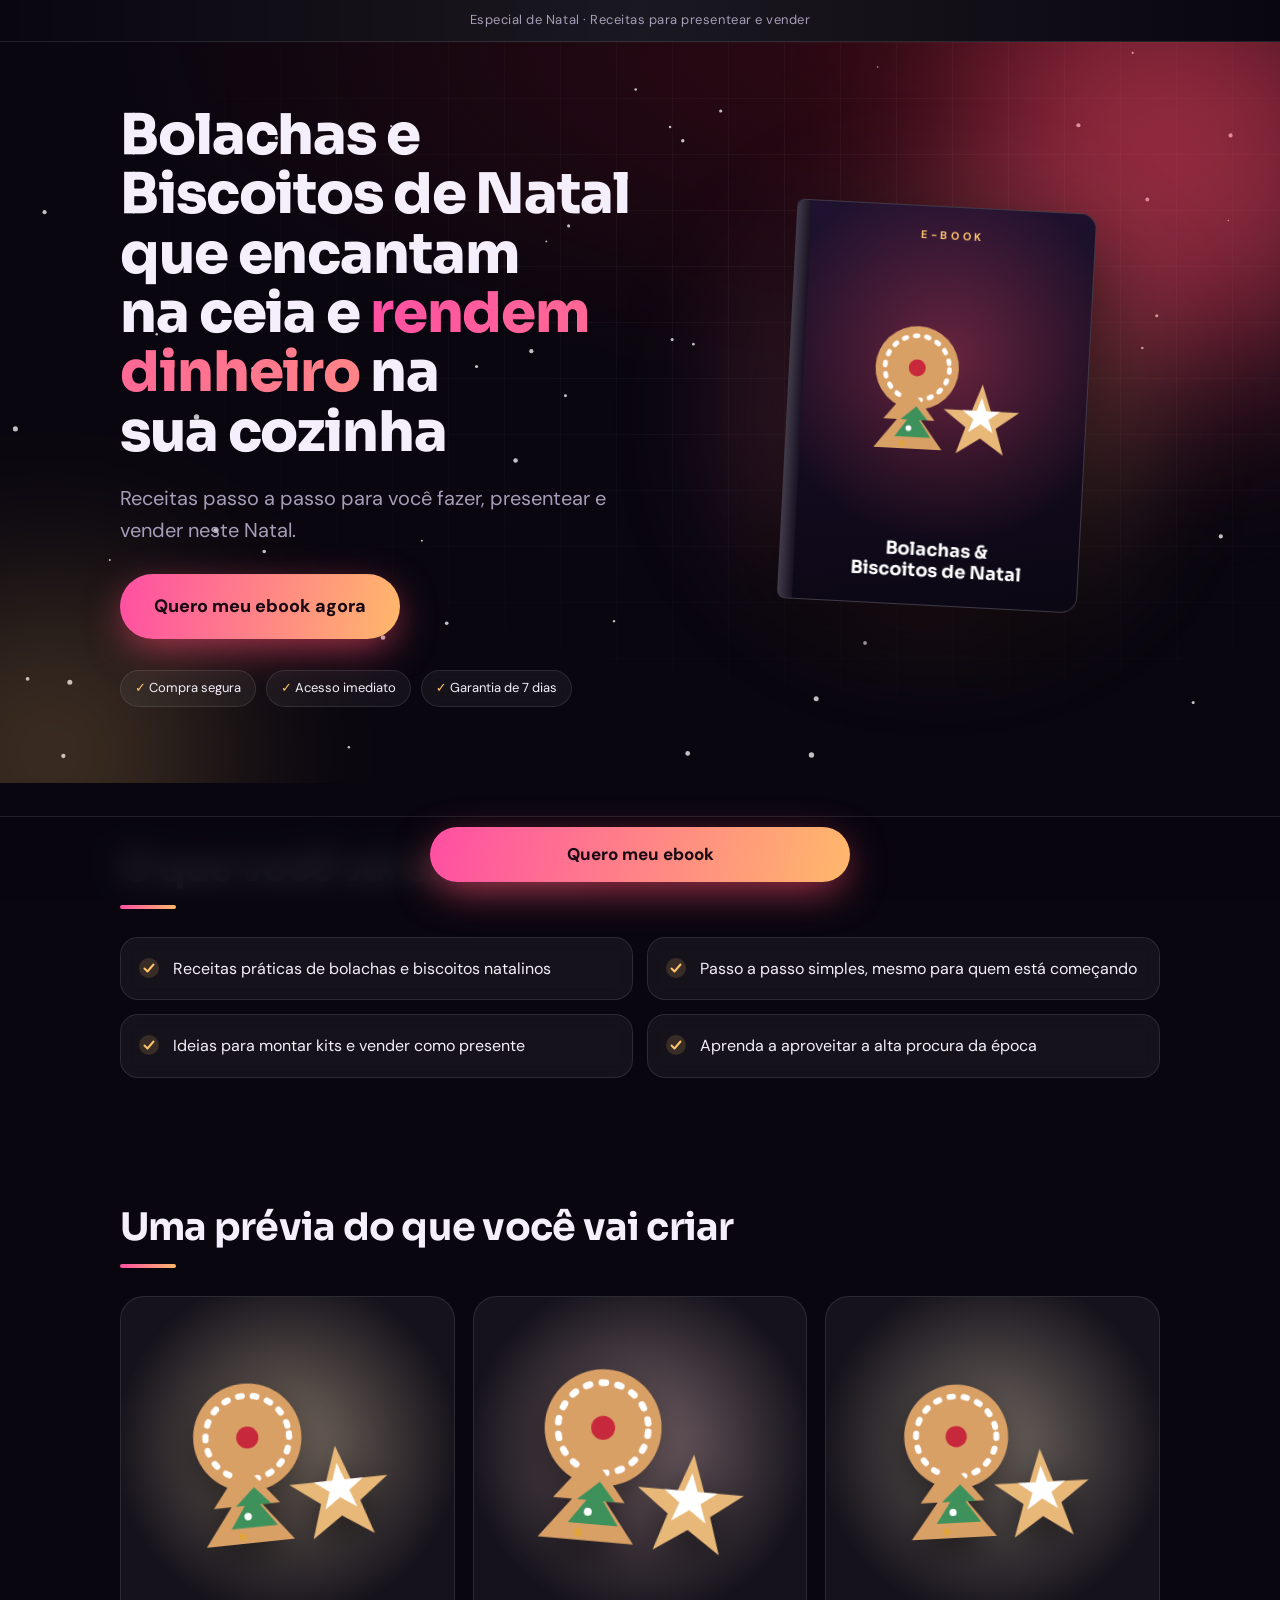
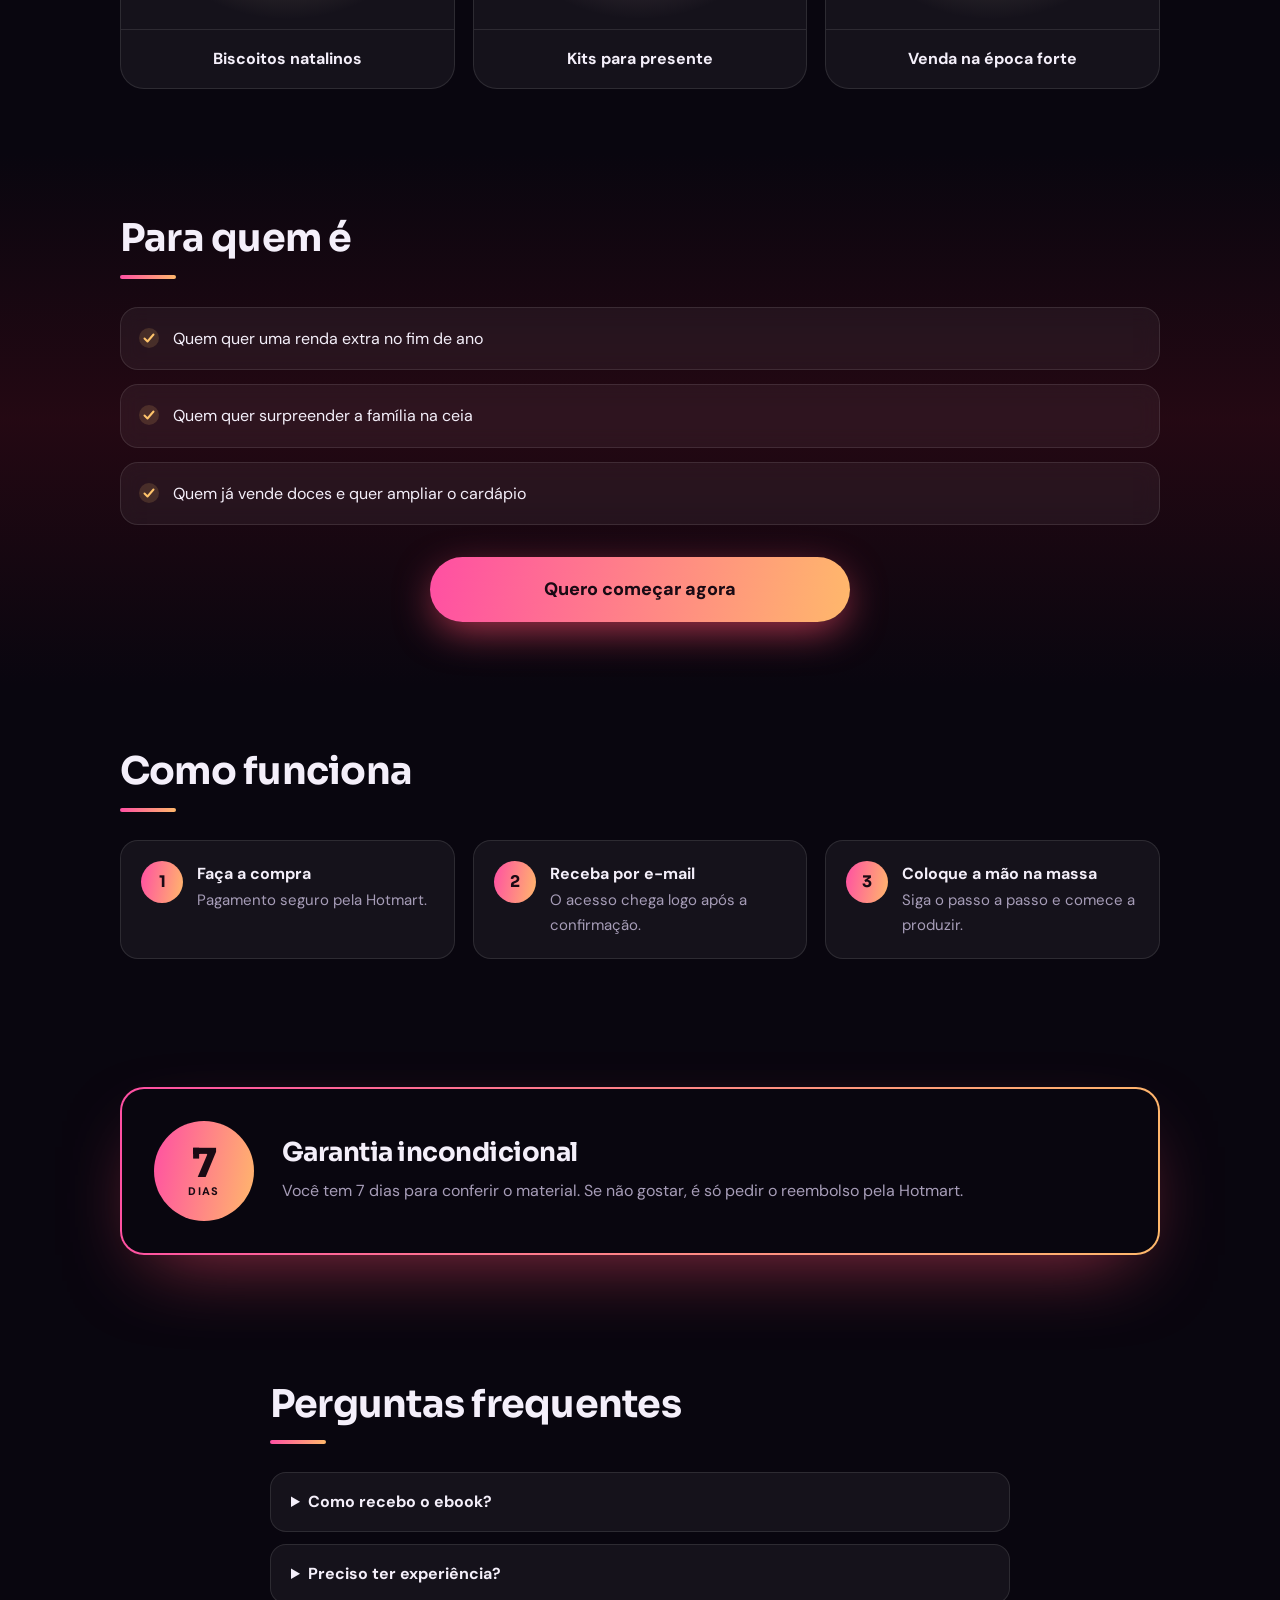
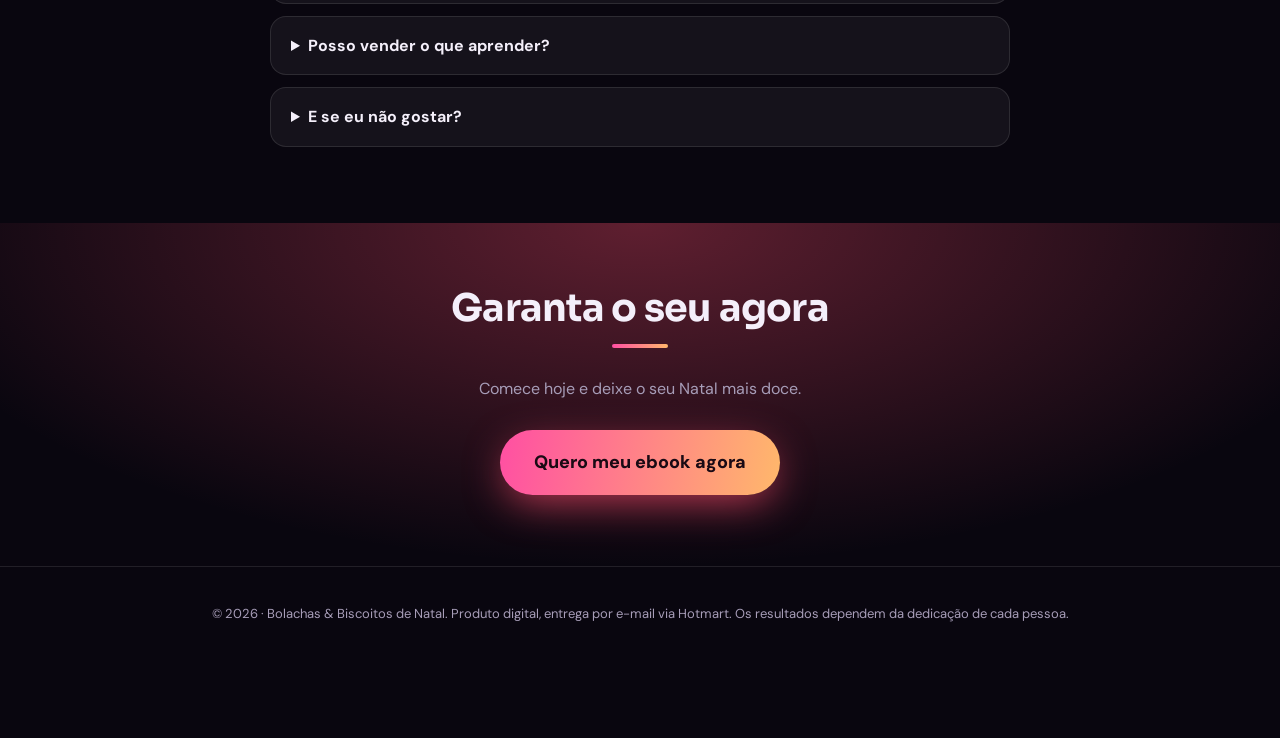
==== commit 26baf21e: "Tema escuro premium com brilho neon e vidro; brigadeiros sem neve Co-Authored-By: Claude Sonnet 5.5 " ====
--- a/bolachas-biscoitos-natal/index.html
+++ b/bolachas-biscoitos-natal/index.html
@@ -8,7 +8,7 @@
 <meta property="og:title" content="Bolachas &amp; Biscoitos de Natal">
 <meta property="og:description" content="Receitas passo a passo para você fazer, presentear e vender neste Natal.">
 <link rel="preconnect" href="https://fonts.googleapis.com"><link rel="preconnect" href="https://fonts.gstatic.com" crossorigin>
-<link href="https://fonts.googleapis.com/css2?family=DM+Sans:wght@400;500;700&family=Fraunces:opsz,wght@9..144,600;9..144,800&display=swap" rel="stylesheet">
+<link href="https://fonts.googleapis.com/css2?family=DM+Sans:wght@400;500;700&family=Sora:wght@600;700;800&display=swap" rel="stylesheet">
 <link rel="stylesheet" href="../assets/style.css">
 <script>document.documentElement.className="js"</script>
 <!-- Meta Pixel Code -->
@@ -25,7 +25,7 @@
 <!-- End Meta Pixel Code -->
 <script>window.LP={name:'Bolachas & Biscoitos de Natal',checkout:"https://pay.hotmart.com/D103367264X",value:0,currency:"BRL"};</script>
 </head>
-<body style="--c1:#7a1f2b;--c2:#e0a43a;--c3:#fdf3e7">
+<body style="--c1:#3a0a16;--c2:#ff4d6d;--c3:#ffc46b">
 <div class="topbar">Especial de Natal · Receitas para presentear e vender</div>
 <header class="hero"><canvas id="snow" aria-hidden="true"></canvas><i class="orb o1"></i><i class="orb o2"></i><div class="wrap hero-grid">
  <div class="hero-text">
@@ -45,11 +45,11 @@
 </div></header>
 <main>
  <section class="wrap"><h2>O que você vai encontrar</h2><ul class="list grid"><li><svg viewBox="0 0 20 20" width="20" height="20" aria-hidden="true"><circle cx="10" cy="10" r="10" fill="currentColor" opacity=".15"/><path d="M5.5 10.5l3 3 6-7" fill="none" stroke="currentColor" stroke-width="2" stroke-linecap="round" stroke-linejoin="round"/></svg><span>Receitas práticas de bolachas e biscoitos natalinos</span></li><li><svg viewBox="0 0 20 20" width="20" height="20" aria-hidden="true"><circle cx="10" cy="10" r="10" fill="currentColor" opacity=".15"/><path d="M5.5 10.5l3 3 6-7" fill="none" stroke="currentColor" stroke-width="2" stroke-linecap="round" stroke-linejoin="round"/></svg><span>Passo a passo simples, mesmo para quem está começando</span></li><li><svg viewBox="0 0 20 20" width="20" height="20" aria-hidden="true"><circle cx="10" cy="10" r="10" fill="currentColor" opacity=".15"/><path d="M5.5 10.5l3 3 6-7" fill="none" stroke="currentColor" stroke-width="2" stroke-linecap="round" stroke-linejoin="round"/></svg><span>Ideias para montar kits e vender como presente</span></li><li><svg viewBox="0 0 20 20" width="20" height="20" aria-hidden="true"><circle cx="10" cy="10" r="10" fill="currentColor" opacity=".15"/><path d="M5.5 10.5l3 3 6-7" fill="none" stroke="currentColor" stroke-width="2" stroke-linecap="round" stroke-linejoin="round"/></svg><span>Aprenda a aproveitar a alta procura da época</span></li></ul></section>
- <section class="wrap"><h2>Uma prévia do que você vai criar</h2><div class="gallery"><figure class="tile" style="--bg:#f3d9b5"><div class="tile-img"><svg viewBox="0 0 200 200" aria-hidden="true" style="transform:rotate(-6deg) scale(1)"><circle cx="70" cy="76" r="44" fill="#d9a066"/><circle cx="70" cy="76" r="34" fill="none" stroke="#fff" stroke-width="5" stroke-dasharray="3 9" stroke-linecap="round"/><circle cx="70" cy="76" r="9" fill="#c8283c"/>
+ <section class="wrap"><h2>Uma prévia do que você vai criar</h2><div class="gallery"><figure class="tile" style="--bg-t:#f3d9b5"><div class="tile-img"><svg viewBox="0 0 200 200" aria-hidden="true" style="transform:rotate(-6deg) scale(1)"><circle cx="70" cy="76" r="44" fill="#d9a066"/><circle cx="70" cy="76" r="34" fill="none" stroke="#fff" stroke-width="5" stroke-dasharray="3 9" stroke-linecap="round"/><circle cx="70" cy="76" r="9" fill="#c8283c"/>
 <polygon points="140,90 150,118 180,118 156,136 165,164 140,147 115,164 124,136 100,118 130,118" fill="#e8b878"/><polygon points="140,104 145,118 160,118 148,127 153,141 140,132 127,141 132,127 120,118 135,118" fill="#fff"/>
-<polygon points="60,112 90,150 74,150 100,184 20,184 46,150 30,150" fill="#d9a066" transform="translate(10 -4) scale(.9)"/><polygon points="68,134 82,150 72,150 86,170 44,170 58,150 50,150" fill="#2f8f5b" transform="translate(10 -4) scale(.9)" opacity=".9"/><circle cx="64" cy="140" r="3" fill="#fff"/><circle cx="58" cy="156" r="3" fill="#e0a43a"/></svg></div><figcaption>Biscoitos natalinos</figcaption></figure><figure class="tile" style="--bg:#f1c9c9"><div class="tile-img"><svg viewBox="0 0 200 200" aria-hidden="true" style="transform:rotate(5deg) scale(1.08)"><circle cx="70" cy="76" r="44" fill="#d9a066"/><circle cx="70" cy="76" r="34" fill="none" stroke="#fff" stroke-width="5" stroke-dasharray="3 9" stroke-linecap="round"/><circle cx="70" cy="76" r="9" fill="#c8283c"/>
+<polygon points="60,112 90,150 74,150 100,184 20,184 46,150 30,150" fill="#d9a066" transform="translate(10 -4) scale(.9)"/><polygon points="68,134 82,150 72,150 86,170 44,170 58,150 50,150" fill="#2f8f5b" transform="translate(10 -4) scale(.9)" opacity=".9"/><circle cx="64" cy="140" r="3" fill="#fff"/><circle cx="58" cy="156" r="3" fill="#e0a43a"/></svg></div><figcaption>Biscoitos natalinos</figcaption></figure><figure class="tile" style="--bg-t:#f1c9c9"><div class="tile-img"><svg viewBox="0 0 200 200" aria-hidden="true" style="transform:rotate(5deg) scale(1.08)"><circle cx="70" cy="76" r="44" fill="#d9a066"/><circle cx="70" cy="76" r="34" fill="none" stroke="#fff" stroke-width="5" stroke-dasharray="3 9" stroke-linecap="round"/><circle cx="70" cy="76" r="9" fill="#c8283c"/>
 <polygon points="140,90 150,118 180,118 156,136 165,164 140,147 115,164 124,136 100,118 130,118" fill="#e8b878"/><polygon points="140,104 145,118 160,118 148,127 153,141 140,132 127,141 132,127 120,118 135,118" fill="#fff"/>
-<polygon points="60,112 90,150 74,150 100,184 20,184 46,150 30,150" fill="#d9a066" transform="translate(10 -4) scale(.9)"/><polygon points="68,134 82,150 72,150 86,170 44,170 58,150 50,150" fill="#2f8f5b" transform="translate(10 -4) scale(.9)" opacity=".9"/><circle cx="64" cy="140" r="3" fill="#fff"/><circle cx="58" cy="156" r="3" fill="#e0a43a"/></svg></div><figcaption>Kits para presente</figcaption></figure><figure class="tile" style="--bg:#e5d3b8"><div class="tile-img"><svg viewBox="0 0 200 200" aria-hidden="true" style="transform:rotate(-3deg) scale(0.96)"><circle cx="70" cy="76" r="44" fill="#d9a066"/><circle cx="70" cy="76" r="34" fill="none" stroke="#fff" stroke-width="5" stroke-dasharray="3 9" stroke-linecap="round"/><circle cx="70" cy="76" r="9" fill="#c8283c"/>
+<polygon points="60,112 90,150 74,150 100,184 20,184 46,150 30,150" fill="#d9a066" transform="translate(10 -4) scale(.9)"/><polygon points="68,134 82,150 72,150 86,170 44,170 58,150 50,150" fill="#2f8f5b" transform="translate(10 -4) scale(.9)" opacity=".9"/><circle cx="64" cy="140" r="3" fill="#fff"/><circle cx="58" cy="156" r="3" fill="#e0a43a"/></svg></div><figcaption>Kits para presente</figcaption></figure><figure class="tile" style="--bg-t:#e5d3b8"><div class="tile-img"><svg viewBox="0 0 200 200" aria-hidden="true" style="transform:rotate(-3deg) scale(0.96)"><circle cx="70" cy="76" r="44" fill="#d9a066"/><circle cx="70" cy="76" r="34" fill="none" stroke="#fff" stroke-width="5" stroke-dasharray="3 9" stroke-linecap="round"/><circle cx="70" cy="76" r="9" fill="#c8283c"/>
 <polygon points="140,90 150,118 180,118 156,136 165,164 140,147 115,164 124,136 100,118 130,118" fill="#e8b878"/><polygon points="140,104 145,118 160,118 148,127 153,141 140,132 127,141 132,127 120,118 135,118" fill="#fff"/>
 <polygon points="60,112 90,150 74,150 100,184 20,184 46,150 30,150" fill="#d9a066" transform="translate(10 -4) scale(.9)"/><polygon points="68,134 82,150 72,150 86,170 44,170 58,150 50,150" fill="#2f8f5b" transform="translate(10 -4) scale(.9)" opacity=".9"/><circle cx="64" cy="140" r="3" fill="#fff"/><circle cx="58" cy="156" r="3" fill="#e0a43a"/></svg></div><figcaption>Venda na época forte</figcaption></figure></div></section>
  <section class="band"><div class="wrap"><h2>Para quem é</h2><ul class="list"><li><svg viewBox="0 0 20 20" width="20" height="20" aria-hidden="true"><circle cx="10" cy="10" r="10" fill="currentColor" opacity=".15"/><path d="M5.5 10.5l3 3 6-7" fill="none" stroke="currentColor" stroke-width="2" stroke-linecap="round" stroke-linejoin="round"/></svg><span>Quem quer uma renda extra no fim de ano</span></li><li><svg viewBox="0 0 20 20" width="20" height="20" aria-hidden="true"><circle cx="10" cy="10" r="10" fill="currentColor" opacity=".15"/><path d="M5.5 10.5l3 3 6-7" fill="none" stroke="currentColor" stroke-width="2" stroke-linecap="round" stroke-linejoin="round"/></svg><span>Quem quer surpreender a família na ceia</span></li><li><svg viewBox="0 0 20 20" width="20" height="20" aria-hidden="true"><circle cx="10" cy="10" r="10" fill="currentColor" opacity=".15"/><path d="M5.5 10.5l3 3 6-7" fill="none" stroke="currentColor" stroke-width="2" stroke-linecap="round" stroke-linejoin="round"/></svg><span>Quem já vende doces e quer ampliar o cardápio</span></li></ul>
--- a/assets/style.css
+++ b/assets/style.css
@@ -1,103 +1,94 @@
-:root{--ink:#241714;--muted:#6b5a54;--green:#18a058;--green-d:#0f7a41;--line:#eadfd6;--c1:#7a1f2b;--c2:#e0a43a;--c3:#fdf3e7}
+:root{--bg:#09060f;--ink:#f4effa;--muted:#a79db8;--line:rgba(255,255,255,.1);--glass:rgba(255,255,255,.05);--c1:#2a0a3a;--c2:#ff4fa3;--c3:#ffb86b;--grad:linear-gradient(100deg,var(--c2),var(--c3))}
 *{box-sizing:border-box}
 html{scroll-behavior:smooth}
-body{margin:0;font-family:"DM Sans",system-ui,sans-serif;color:var(--ink);background:#fff;line-height:1.6;padding-bottom:76px;-webkit-font-smoothing:antialiased}
-.wrap{max-width:1040px;margin:0 auto;padding:0 20px}
-h1,h2{font-family:Fraunces,Georgia,serif;text-wrap:balance}
-h2{font-size:clamp(26px,4.5vw,36px);line-height:1.15;margin:0 0 24px;color:var(--c1)}
-.topbar{background:var(--ink);color:#fff;text-align:center;font-size:13px;padding:9px 16px;letter-spacing:.02em}
-.hero{background:radial-gradient(circle at 85% 10%,rgba(255,255,255,.14),transparent 45%),linear-gradient(155deg,var(--c1),color-mix(in srgb,var(--c1) 70%,#000));color:#fff;padding:48px 0 56px;overflow:hidden}
-.hero-grid{display:grid;grid-template-columns:1.1fr .9fr;gap:40px;align-items:center}
-.hero h1{font-size:clamp(32px,5.6vw,54px);line-height:1.08;margin:0 0 18px;font-weight:800}
-.hero h1 em{font-style:normal;color:var(--c2)}
-.sub{font-size:clamp(17px,2.4vw,20px);opacity:.92;margin:0 0 26px;max-width:34em}
-.price{margin:0 0 20px}.price s{opacity:.7;display:block}.price strong{font-size:30px;color:var(--c2)}
-.cta{display:inline-block;background:var(--green);color:#fff;font-weight:700;font-size:19px;padding:17px 32px;border-radius:14px;text-decoration:none;box-shadow:0 10px 24px rgba(0,0,0,.28),inset 0 -3px 0 rgba(0,0,0,.18);transition:transform .15s,background .15s}
-.cta:hover,.cta:focus-visible{background:var(--green-d);transform:translateY(-2px)}
-.trust{list-style:none;display:flex;flex-wrap:wrap;gap:8px 18px;padding:0;margin:22px 0 0;font-size:14px;opacity:.9}
-.trust li::before{content:"✓ ";color:var(--c2);font-weight:700}
-.hero-art{display:flex;justify-content:center}
-.cover{position:relative;width:min(300px,78%);aspect-ratio:3/4;filter:drop-shadow(0 28px 30px rgba(0,0,0,.45));transform:rotate(3deg)}
-.book{position:absolute;inset:0;display:flex;border-radius:6px 14px 14px 6px;overflow:hidden;background:var(--c3)}
-.spine{width:14px;background:linear-gradient(90deg,rgba(0,0,0,.35),rgba(0,0,0,.05))}
-.face{flex:1;display:flex;flex-direction:column;align-items:center;justify-content:space-between;padding:18px 14px 20px;text-align:center;background:linear-gradient(180deg,var(--c3),#fff)}
-.face .tag{font-size:11px;letter-spacing:.3em;font-weight:700;color:var(--c1)}
-.face .art{width:72%;height:auto}
-.face strong{font-family:Fraunces,Georgia,serif;font-size:clamp(15px,2.4vw,20px);line-height:1.15;color:var(--c1);text-wrap:balance}
-.cover .real{position:absolute;inset:0;width:100%;height:100%;object-fit:cover;border-radius:6px 14px 14px 6px}
-section{padding:56px 0}
-.list{list-style:none;padding:0;margin:0;display:grid;gap:12px}
+body{margin:0;font-family:"DM Sans",system-ui,sans-serif;color:var(--ink);background:var(--bg);line-height:1.6;padding-bottom:76px;-webkit-font-smoothing:antialiased}
+.wrap{max-width:1080px;margin:0 auto;padding:0 20px}
+h1,h2{font-family:Sora,"DM Sans",system-ui,sans-serif;text-wrap:balance;letter-spacing:-.02em}
+h2{font-size:clamp(26px,4.4vw,38px);line-height:1.15;margin:0 0 28px;font-weight:700}
+h2::after{content:"";display:block;width:56px;height:4px;border-radius:4px;background:var(--grad);margin-top:14px}
+.topbar{background:linear-gradient(90deg,transparent,rgba(255,255,255,.07),transparent);border-bottom:1px solid var(--line);color:var(--muted);text-align:center;font-size:13px;padding:10px 16px;letter-spacing:.04em}
+.hero{position:relative;isolation:isolate;overflow:hidden;padding:64px 0 76px;background:radial-gradient(120% 80% at 80% 0,color-mix(in srgb,var(--c1) 90%,#000),transparent 60%),var(--bg)}
+.hero::before{content:"";position:absolute;inset:0;z-index:-1;background-image:linear-gradient(var(--line) 1px,transparent 1px),linear-gradient(90deg,var(--line) 1px,transparent 1px);background-size:56px 56px;mask-image:radial-gradient(70% 70% at 70% 30%,#000,transparent);opacity:.5}
+#snow{position:absolute;inset:0;width:100%;height:100%;z-index:-1;pointer-events:none}
+.orb{position:absolute;border-radius:50%;filter:blur(90px);opacity:.5;z-index:-1;animation:drift 14s ease-in-out infinite alternate}
+.o1{width:420px;height:420px;background:var(--c2);right:-100px;top:-80px}
+.o2{width:340px;height:340px;background:var(--c3);opacity:.22;left:-120px;bottom:-140px;animation-delay:-6s}
+@keyframes drift{to{transform:translate(40px,30px) scale(1.15)}}
+.hero-grid{display:grid;grid-template-columns:1.1fr .9fr;gap:48px;align-items:center}
+.hero h1{font-size:clamp(32px,5.4vw,56px);line-height:1.06;margin:0 0 20px;font-weight:800}
+.hero h1 em{font-style:normal;background:var(--grad);background-size:200% 100%;-webkit-background-clip:text;background-clip:text;color:transparent;animation:shimmer 6s linear infinite}
+@keyframes shimmer{50%{background-position:100% 0}}
+.sub{font-size:clamp(17px,2.3vw,20px);color:var(--muted);margin:0 0 28px;max-width:34em}
+.price{margin:0 0 20px}.price s{color:var(--muted);display:block}.price strong{font-size:30px;background:var(--grad);-webkit-background-clip:text;background-clip:text;color:transparent}
+.cta{position:relative;overflow:hidden;display:inline-block;background:var(--grad);color:#1a0a14;font-weight:800;font-size:18px;padding:18px 34px;border-radius:999px;text-decoration:none;box-shadow:0 12px 40px -6px color-mix(in srgb,var(--c2) 70%,transparent);transition:transform .2s,box-shadow .2s}
+.cta:hover,.cta:focus-visible{transform:translateY(-2px) scale(1.02);box-shadow:0 18px 50px -6px color-mix(in srgb,var(--c2) 85%,transparent)}
+.cta::after{content:"";position:absolute;top:0;left:-60%;width:40%;height:100%;background:linear-gradient(100deg,transparent,rgba(255,255,255,.6),transparent);transform:skewX(-20deg);animation:shine 3.4s ease-in-out infinite}
+@keyframes shine{60%,100%{left:130%}}
+.trust{list-style:none;display:flex;flex-wrap:wrap;gap:10px;padding:0;margin:24px 0 0;font-size:13px}
+.trust li{padding:7px 14px;border-radius:999px;background:var(--glass);border:1px solid var(--line);backdrop-filter:blur(8px);color:var(--ink)}
+.trust li::before{content:"✓ ";color:var(--c3);font-weight:700}
+.hero-art{display:flex;justify-content:center;position:relative}
+.hero-art::before{content:"";position:absolute;width:75%;aspect-ratio:1;border-radius:50%;background:var(--grad);filter:blur(80px);opacity:.35;top:10%}
+.cover{position:relative;width:min(300px,78%);aspect-ratio:3/4;filter:drop-shadow(0 30px 40px rgba(0,0,0,.6));transform:rotate(3deg);animation:float 6s ease-in-out infinite;transition:transform .2s ease-out;will-change:transform}
+@keyframes float{50%{translate:0 -12px}}
+.book{position:absolute;inset:0;display:flex;border-radius:8px 16px 16px 8px;overflow:hidden;border:1px solid rgba(255,255,255,.18);background:#150d1f}
+.spine{width:14px;background:linear-gradient(90deg,rgba(255,255,255,.18),rgba(255,255,255,.02))}
+.face{flex:1;display:flex;flex-direction:column;align-items:center;justify-content:space-between;padding:20px 14px 22px;text-align:center;background:radial-gradient(circle at 50% 38%,color-mix(in srgb,var(--c2) 35%,transparent),transparent 65%),linear-gradient(170deg,#1f1230,#0b0713)}
+.face .tag{font-size:11px;letter-spacing:.34em;font-weight:700;color:var(--c3)}
+.face .art{width:74%;height:auto}
+.face strong{font-family:Sora,sans-serif;font-size:clamp(14px,2.2vw,18px);line-height:1.2;color:#fff;text-wrap:balance}
+.cover .real{position:absolute;inset:0;width:100%;height:100%;object-fit:cover;border-radius:8px 16px 16px 8px}
+.cover.photo{aspect-ratio:auto;width:min(360px,86%);transform:none;filter:drop-shadow(0 30px 40px rgba(0,0,0,.65)) drop-shadow(0 0 40px color-mix(in srgb,var(--c2) 35%,transparent))}
+.cover.photo img{display:block;width:100%;height:auto}
+section.wrap,section.band,section.final{padding-block:64px}
+.list{list-style:none;padding:0;margin:0;display:grid;gap:14px}
 .list.grid{grid-template-columns:repeat(2,1fr)}
-.list li{display:flex;gap:12px;align-items:flex-start;background:#fff;border:1px solid var(--line);border-radius:14px;padding:16px;color:var(--c1)}
-.list li span{color:var(--ink)}
-.list svg{flex:none;margin-top:2px}
-.fmt{margin:24px 0 0;padding:20px;border-radius:14px;background:var(--c3);font-size:18px;text-align:center}
-.band{background:var(--c3)}
-.band .list{margin-bottom:28px}
+.list li{display:flex;gap:14px;align-items:flex-start;background:var(--glass);border:1px solid var(--line);border-radius:18px;padding:18px;backdrop-filter:blur(10px);transition:transform .25s,border-color .25s,box-shadow .25s}
+.list li:hover{transform:translateY(-3px);border-color:color-mix(in srgb,var(--c2) 60%,transparent);box-shadow:0 16px 40px -12px color-mix(in srgb,var(--c2) 45%,transparent)}
+.list li svg{flex:none;margin-top:2px;color:var(--c3)}
+.fmt{margin:26px 0 0;padding:22px;border-radius:18px;background:linear-gradient(120deg,color-mix(in srgb,var(--c2) 18%,transparent),color-mix(in srgb,var(--c3) 12%,transparent));border:1px solid var(--line);font-size:18px;text-align:center}
+.gallery{display:grid;grid-template-columns:repeat(3,1fr);gap:18px}
+.tile{margin:0;border-radius:24px;overflow:hidden;background:var(--glass);border:1px solid var(--line);transition:transform .35s,box-shadow .35s,border-color .35s}
+.tile:hover{transform:translateY(-6px);border-color:color-mix(in srgb,var(--c2) 60%,transparent);box-shadow:0 28px 60px -16px color-mix(in srgb,var(--c2) 55%,transparent)}
+.tile-img{aspect-ratio:1/1;display:grid;place-items:center;overflow:hidden;background:radial-gradient(circle at 50% 45%,color-mix(in srgb,var(--bg-t,var(--c2)) 45%,transparent),transparent 70%)}
+.tile-img svg{width:74%;height:auto;transition:transform .5s;filter:drop-shadow(0 14px 18px rgba(0,0,0,.5))}
+.tile:hover .tile-img svg{transform:scale(1.08) rotate(2deg)!important}
+.tile-img img{width:100%;height:100%;object-fit:cover;transition:transform .6s}
+.tile:hover .tile-img img{transform:scale(1.07)}
+.tile figcaption{padding:16px;font-weight:700;text-align:center;border-top:1px solid var(--line)}
+.band{background:linear-gradient(180deg,transparent,color-mix(in srgb,var(--c1) 55%,transparent),transparent)}
+.band .list{margin-bottom:32px}
 .band .cta{display:block;max-width:420px;margin:0 auto;text-align:center}
-.steps{list-style:none;padding:0;margin:0;display:grid;grid-template-columns:repeat(3,1fr);gap:16px;counter-reset:s}
-.steps li{display:flex;gap:14px;align-items:flex-start}
-.steps b{flex:none;width:40px;height:40px;border-radius:50%;background:var(--c1);color:#fff;display:grid;place-items:center;font-family:Fraunces,serif}
+.steps{list-style:none;padding:0;margin:0;display:grid;grid-template-columns:repeat(3,1fr);gap:18px}
+.steps li{display:flex;gap:14px;align-items:flex-start;padding:20px;border-radius:18px;background:var(--glass);border:1px solid var(--line)}
+.steps b{flex:none;width:42px;height:42px;border-radius:50%;background:var(--grad);color:#1a0a14;display:grid;place-items:center;font-family:Sora,sans-serif}
 .steps strong{display:block}.steps span{color:var(--muted);font-size:15px}
-.guarantee{display:flex;gap:24px;align-items:center;border:2px solid var(--c2);border-radius:20px;padding:28px;background:var(--c3)}
-.guarantee h2{margin-bottom:8px;font-size:26px}.guarantee p{margin:0}
-.seal{flex:none;width:96px;height:96px;border-radius:50%;background:var(--c1);color:var(--c2);display:grid;place-content:center;text-align:center;font:800 38px/1 Fraunces,serif;box-shadow:0 0 0 6px var(--c3),0 0 0 8px var(--c2)}
-.seal small{font:700 12px DM Sans,sans-serif;letter-spacing:.1em;text-transform:uppercase;color:#fff}
-.narrow{max-width:760px}
-details{border:1px solid var(--line);border-radius:12px;padding:14px 18px;margin-bottom:10px}
+.guarantee{display:flex;gap:28px;align-items:center;border-radius:24px;padding:32px;background:linear-gradient(var(--bg),var(--bg)) padding-box,var(--grad) border-box;border:2px solid transparent;box-shadow:0 30px 80px -30px color-mix(in srgb,var(--c2) 60%,transparent)}
+.guarantee h2{margin-bottom:10px;font-size:26px}.guarantee h2::after{display:none}.guarantee p{margin:0;color:var(--muted)}
+.seal{flex:none;width:100px;height:100px;border-radius:50%;background:var(--grad);color:#1a0a14;display:grid;place-content:center;text-align:center;font:800 40px/1 Sora,sans-serif}
+.seal small{font:800 11px DM Sans,sans-serif;letter-spacing:.12em;text-transform:uppercase}
+.narrow{max-width:780px}
+details{border:1px solid var(--line);background:var(--glass);border-radius:16px;padding:16px 20px;margin-bottom:12px}
 summary{font-weight:700;cursor:pointer}
-details p{margin:10px 0 0;color:var(--muted)}
-.final{background:var(--c1);color:#fff;text-align:center}
-.final h2{color:#fff}.final p{opacity:.9;margin:0 0 24px}
-footer{background:var(--ink);color:#c9b9b0;font-size:13px;padding:22px 0;text-align:center}
-.sticky{position:fixed;bottom:0;left:0;right:0;background:rgba(255,255,255,.96);backdrop-filter:blur(8px);padding:10px 12px;text-align:center;box-shadow:0 -4px 16px rgba(0,0,0,.12);z-index:9}
-.sticky .cta{width:100%;max-width:420px;padding:13px 16px;font-size:17px}
-:focus-visible{outline:3px solid var(--c2);outline-offset:2px}
+details p{margin:12px 0 0;color:var(--muted)}
+.final{text-align:center;background:radial-gradient(60% 100% at 50% 0,color-mix(in srgb,var(--c2) 35%,transparent),transparent)}
+.final h2::after{margin-inline:auto}
+.final p{color:var(--muted);margin:0 0 28px}
+footer{border-top:1px solid var(--line);color:var(--muted);font-size:13px;padding:24px 0;text-align:center}
+.sticky{position:fixed;bottom:0;left:0;right:0;background:rgba(9,6,15,.85);backdrop-filter:blur(14px);border-top:1px solid var(--line);padding:10px 12px;text-align:center;z-index:9}
+.sticky .cta{width:100%;max-width:420px;padding:14px 16px;font-size:17px}
+:focus-visible{outline:3px solid var(--c3);outline-offset:3px}
+.js .reveal{opacity:0;transform:translateY(26px);transition:opacity .7s cubic-bezier(.2,.7,.2,1),transform .7s cubic-bezier(.2,.7,.2,1);transition-delay:var(--d,0s)}
+.js .reveal.in{opacity:1;transform:none}
 @media (max-width:820px){
+ .hero{padding:44px 0 56px}
  .hero-grid{grid-template-columns:1fr;text-align:center}
  .hero-text{order:2}.hero-art{order:1}
  .sub{margin-inline:auto}.trust{justify-content:center}
  .list.grid,.steps{grid-template-columns:1fr}
+ .gallery{grid-template-columns:1fr;max-width:380px;margin:0 auto}
  .guarantee{flex-direction:column;text-align:center}
- .cover{width:min(240px,70%)}
+ .cover{width:min(240px,70%)}.cover.photo{width:min(280px,80%)}
+ h2::after{margin-inline:0}
 }
-@media (prefers-reduced-motion:reduce){*{transition:none!important;scroll-behavior:auto!important}}
-section.wrap,section.band,section.final{padding-block:56px}
-.cover.photo{aspect-ratio:auto;transform:none;width:min(340px,80%);background:#f0f0f0;border-radius:22px;overflow:hidden;filter:none;box-shadow:0 30px 60px rgba(0,0,0,.45)}
-.cover.photo img{display:block;width:100%;height:auto}
-/* ---- premium ---- */
-.hero{position:relative;isolation:isolate}
-#snow{position:absolute;inset:0;width:100%;height:100%;z-index:-1;pointer-events:none}
-.orb{position:absolute;border-radius:50%;filter:blur(70px);opacity:.45;z-index:-1;animation:drift 14s ease-in-out infinite alternate}
-.o1{width:380px;height:380px;background:var(--c2);right:-80px;top:-60px}
-.o2{width:300px;height:300px;background:color-mix(in srgb,var(--c1) 40%,#fff);left:-100px;bottom:-120px;animation-delay:-6s}
-@keyframes drift{to{transform:translate(40px,30px) scale(1.15)}}
-.hero h1{background:linear-gradient(180deg,#fff,color-mix(in srgb,#fff 70%,var(--c2)));-webkit-background-clip:text;background-clip:text;color:transparent}
-.hero h1 em{background:linear-gradient(100deg,var(--c2),#fff,var(--c2));background-size:200% 100%;-webkit-background-clip:text;background-clip:text;color:transparent;animation:shimmer 5s linear infinite}
-@keyframes shimmer{to{background-position:-200% 0}}
-.cover{animation:float 6s ease-in-out infinite;transition:transform .2s ease-out;will-change:transform}
-.cover.photo{position:relative}
-.cover.photo::after{content:"";position:absolute;inset:0;border-radius:inherit;background:linear-gradient(115deg,transparent 35%,rgba(255,255,255,.55) 50%,transparent 65%);transform:translateX(-120%);animation:sheen 5s ease-in-out 1.5s infinite}
-@keyframes sheen{40%,100%{transform:translateX(120%)}}
-@keyframes float{50%{translate:0 -12px}}
-.cta{position:relative;overflow:hidden}
-.cta::after{content:"";position:absolute;top:0;left:-60%;width:40%;height:100%;background:linear-gradient(100deg,transparent,rgba(255,255,255,.45),transparent);transform:skewX(-20deg);animation:shine 3.2s ease-in-out infinite}
-@keyframes shine{60%,100%{left:130%}}
-.list li{transition:transform .25s,box-shadow .25s,border-color .25s}
-.list li:hover{transform:translateY(-3px);box-shadow:0 14px 30px rgba(0,0,0,.08);border-color:var(--c2)}
-.gallery{display:grid;grid-template-columns:repeat(3,1fr);gap:18px}
-.tile{margin:0;border-radius:20px;overflow:hidden;background:var(--bg);box-shadow:0 12px 30px rgba(0,0,0,.1);transition:transform .35s,box-shadow .35s}
-.tile:hover{transform:translateY(-6px) rotate(-.5deg);box-shadow:0 24px 44px rgba(0,0,0,.18)}
-.tile-img{aspect-ratio:1/1;display:grid;place-items:center;overflow:hidden;background:radial-gradient(circle at 50% 40%,rgba(255,255,255,.7),transparent 70%)}
-.tile-img svg{width:78%;height:auto;transition:transform .5s}
-.tile:hover .tile-img svg{transform:scale(1.08) rotate(2deg)!important}
-.tile-img img{width:100%;height:100%;object-fit:cover;transition:transform .5s}
-.tile:hover .tile-img img{transform:scale(1.06)}
-.tile figcaption{padding:14px 16px;font-weight:700;color:var(--c1);text-align:center;background:rgba(255,255,255,.65)}
-.guarantee{box-shadow:0 20px 50px rgba(0,0,0,.08);background:linear-gradient(135deg,var(--c3),#fff)}
-.final{background:radial-gradient(circle at 50% 0,color-mix(in srgb,var(--c1) 70%,var(--c2)),var(--c1) 60%)}
-/* revelar ao rolar (so com JS; sem JS tudo fica visivel) */
-.js .reveal{opacity:0;transform:translateY(26px);transition:opacity .7s cubic-bezier(.2,.7,.2,1),transform .7s cubic-bezier(.2,.7,.2,1);transition-delay:var(--d,0s)}
-.js .reveal.in{opacity:1;transform:none}
-@media (max-width:820px){.gallery{grid-template-columns:1fr;max-width:380px;margin:0 auto}.orb{opacity:.3}}
-@media (prefers-reduced-motion:reduce){.cover,.orb,.cta::after,.hero h1 em,.cover.photo::after{animation:none!important}.js .reveal{opacity:1;transform:none}}
+@media (prefers-reduced-motion:reduce){.cover,.orb,.cta::after,.hero h1 em{animation:none!important}.js .reveal{opacity:1;transform:none}html{scroll-behavior:auto}}
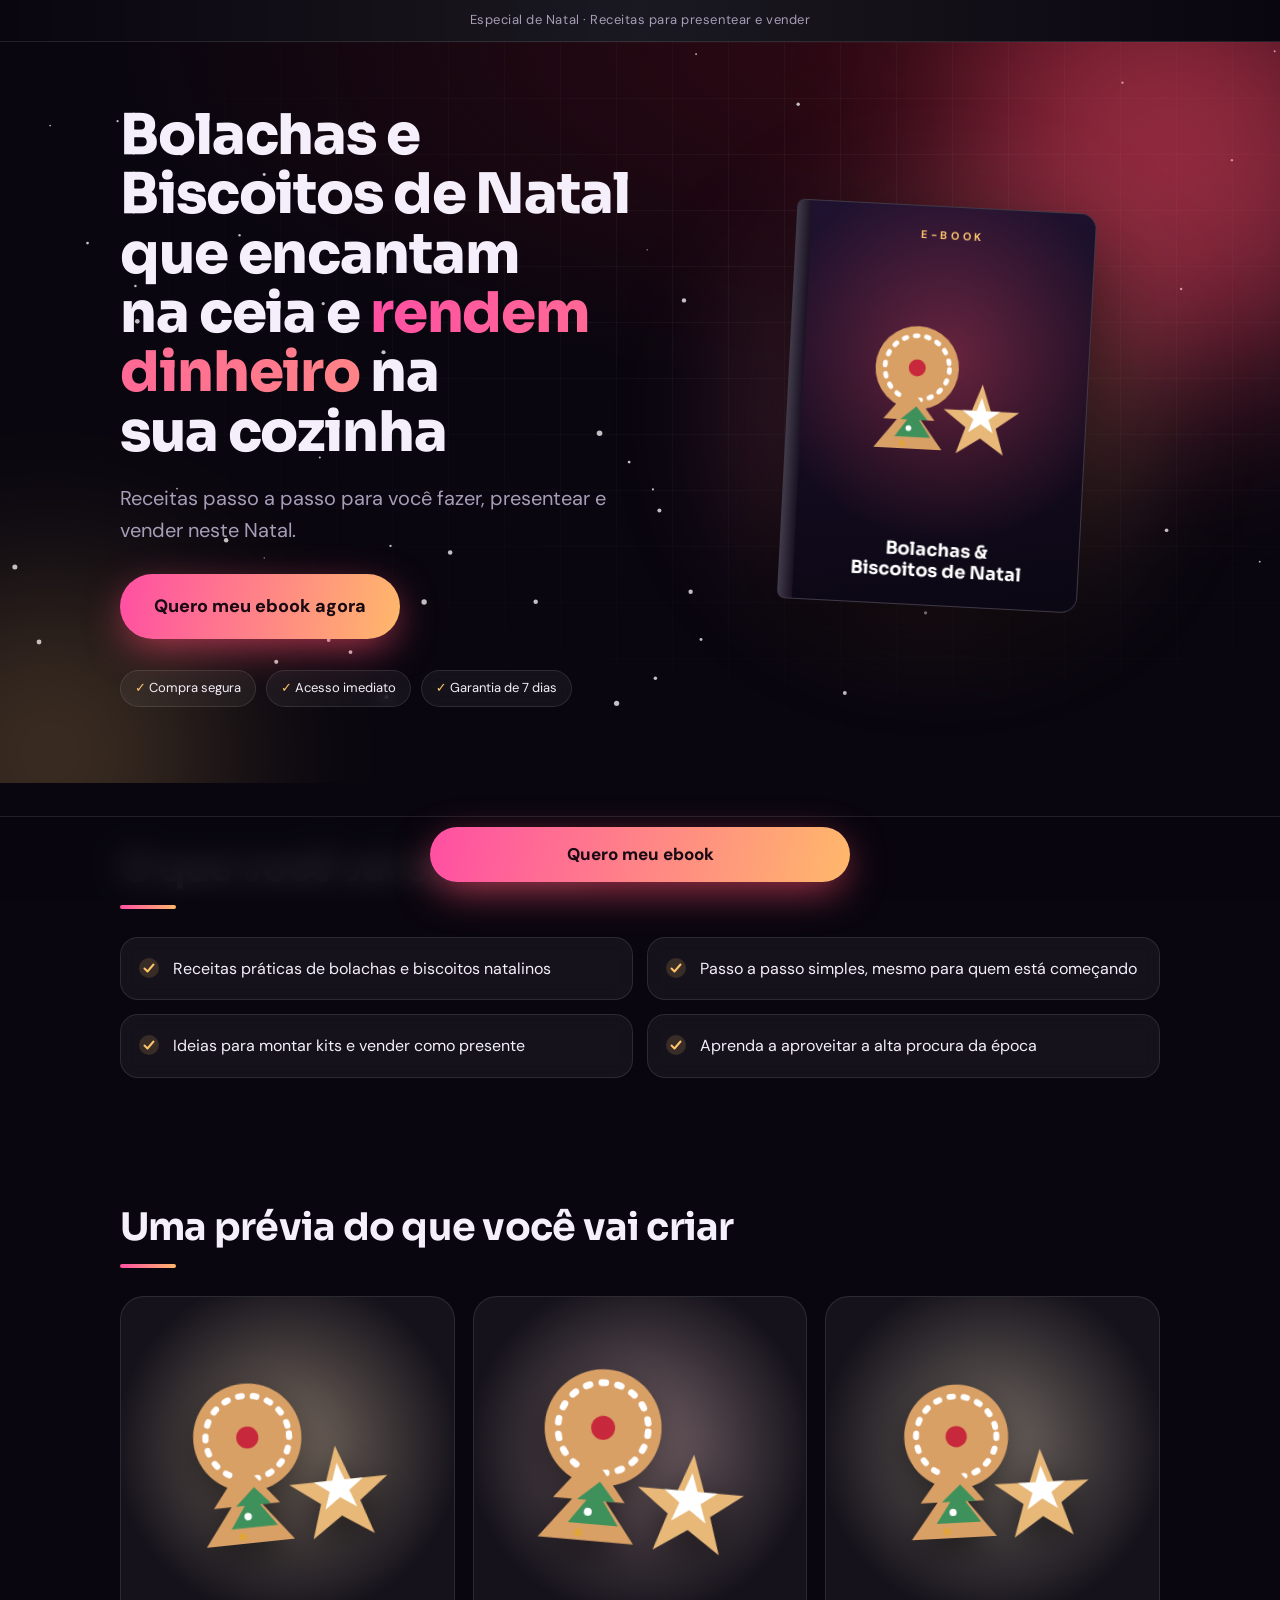
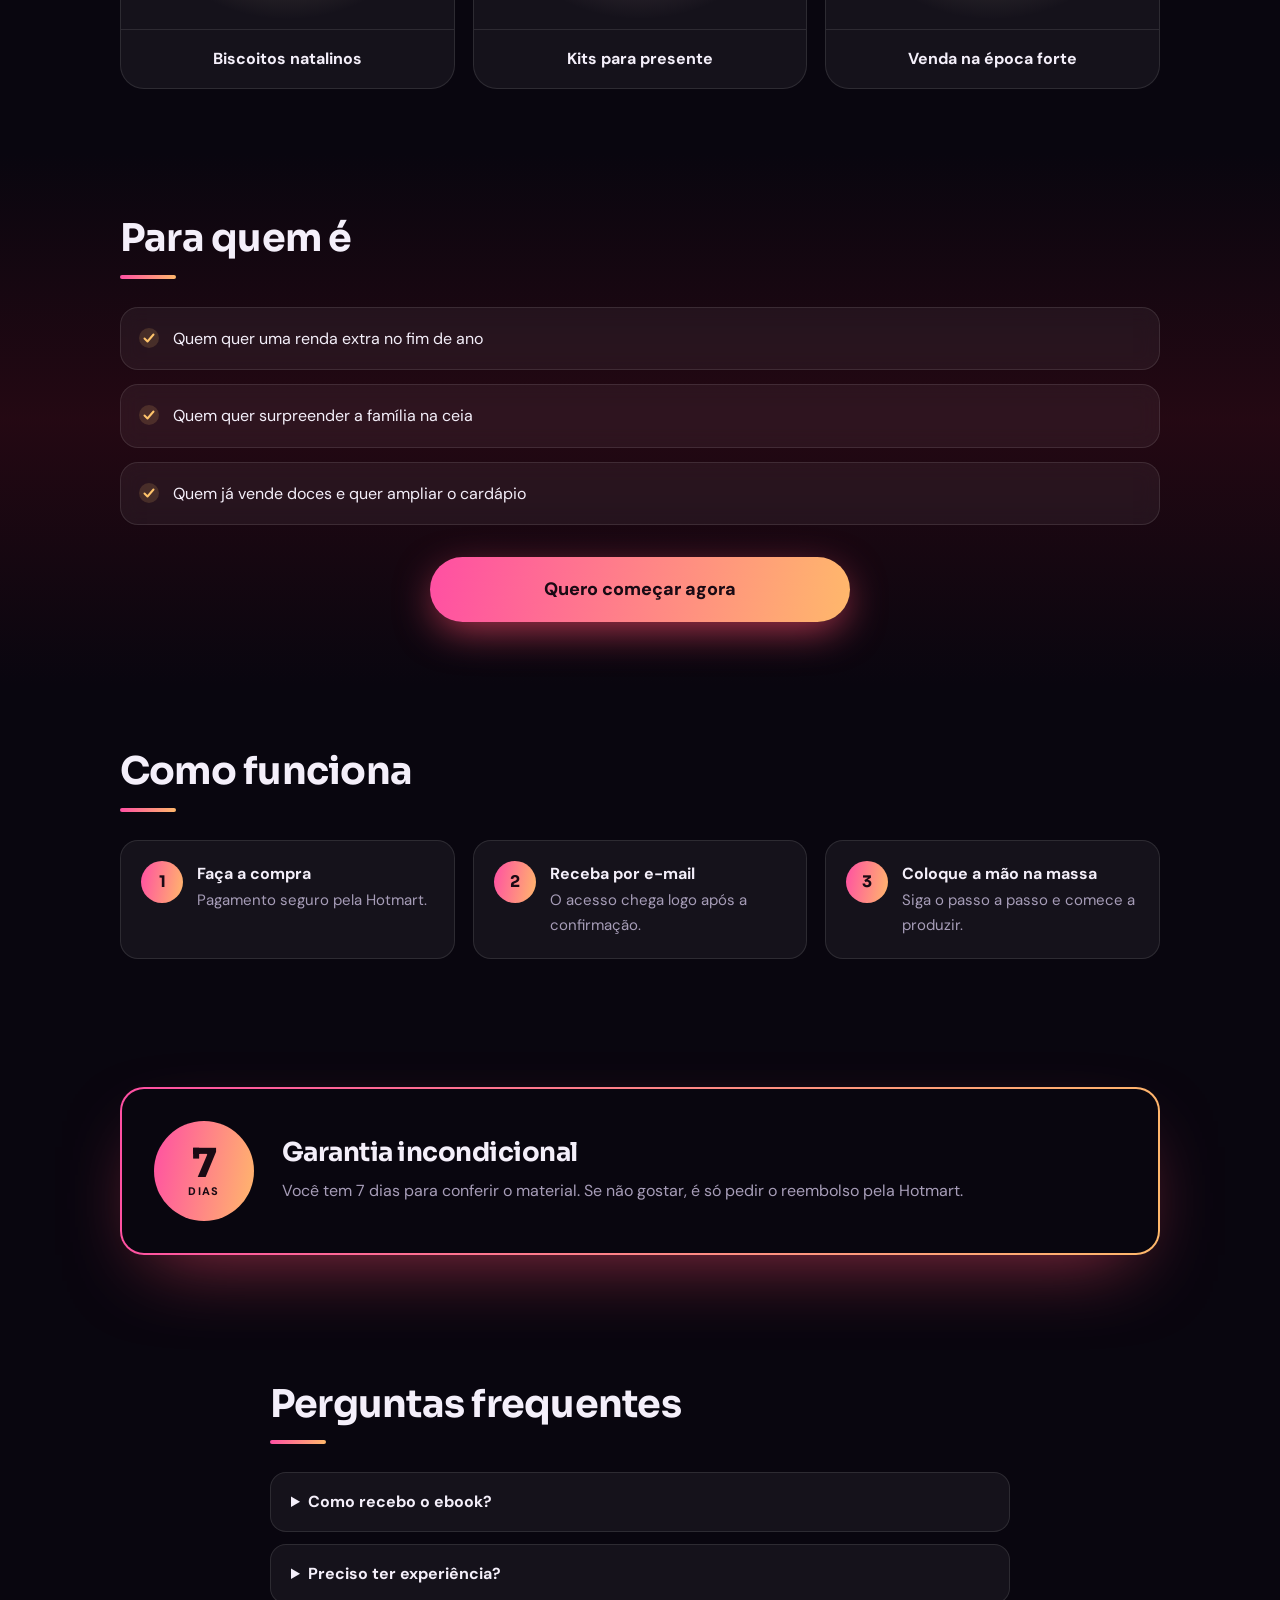
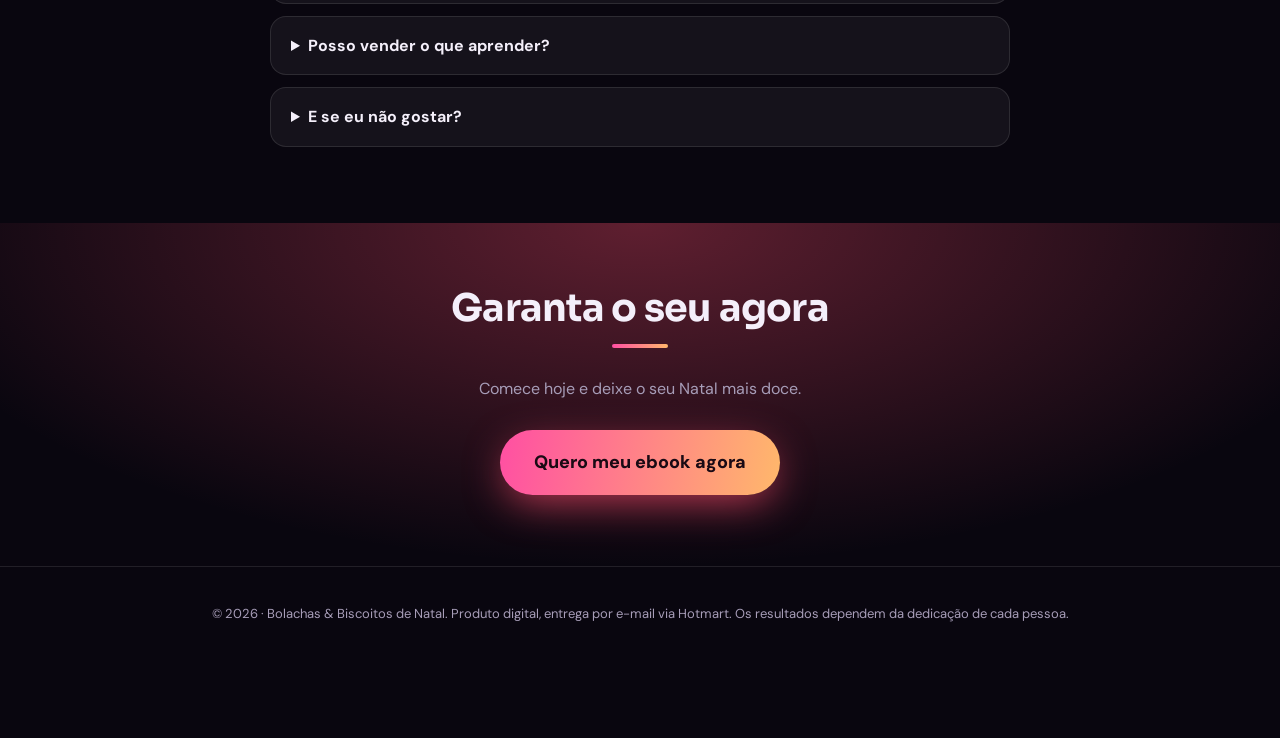
==== commit 3bd9d0a2: "Adiciona fotos reais na galeria de brigadeiros Co-Authored-By: Claude Sonnet 5.5 <noreply@anthropic." ====
--- a/bolachas-biscoitos-natal/index.html
+++ b/bolachas-biscoitos-natal/index.html
@@ -45,7 +45,7 @@
 </div></header>
 <main>
  <section class="wrap"><h2>O que você vai encontrar</h2><ul class="list grid"><li><svg viewBox="0 0 20 20" width="20" height="20" aria-hidden="true"><circle cx="10" cy="10" r="10" fill="currentColor" opacity=".15"/><path d="M5.5 10.5l3 3 6-7" fill="none" stroke="currentColor" stroke-width="2" stroke-linecap="round" stroke-linejoin="round"/></svg><span>Receitas práticas de bolachas e biscoitos natalinos</span></li><li><svg viewBox="0 0 20 20" width="20" height="20" aria-hidden="true"><circle cx="10" cy="10" r="10" fill="currentColor" opacity=".15"/><path d="M5.5 10.5l3 3 6-7" fill="none" stroke="currentColor" stroke-width="2" stroke-linecap="round" stroke-linejoin="round"/></svg><span>Passo a passo simples, mesmo para quem está começando</span></li><li><svg viewBox="0 0 20 20" width="20" height="20" aria-hidden="true"><circle cx="10" cy="10" r="10" fill="currentColor" opacity=".15"/><path d="M5.5 10.5l3 3 6-7" fill="none" stroke="currentColor" stroke-width="2" stroke-linecap="round" stroke-linejoin="round"/></svg><span>Ideias para montar kits e vender como presente</span></li><li><svg viewBox="0 0 20 20" width="20" height="20" aria-hidden="true"><circle cx="10" cy="10" r="10" fill="currentColor" opacity=".15"/><path d="M5.5 10.5l3 3 6-7" fill="none" stroke="currentColor" stroke-width="2" stroke-linecap="round" stroke-linejoin="round"/></svg><span>Aprenda a aproveitar a alta procura da época</span></li></ul></section>
- <section class="wrap"><h2>Uma prévia do que você vai criar</h2><div class="gallery"><figure class="tile" style="--bg-t:#f3d9b5"><div class="tile-img"><svg viewBox="0 0 200 200" aria-hidden="true" style="transform:rotate(-6deg) scale(1)"><circle cx="70" cy="76" r="44" fill="#d9a066"/><circle cx="70" cy="76" r="34" fill="none" stroke="#fff" stroke-width="5" stroke-dasharray="3 9" stroke-linecap="round"/><circle cx="70" cy="76" r="9" fill="#c8283c"/>
+ <section class="wrap"><h2>Uma prévia do que você vai criar</h2><div class="gallery n3"><figure class="tile" style="--bg-t:#f3d9b5"><div class="tile-img"><svg viewBox="0 0 200 200" aria-hidden="true" style="transform:rotate(-6deg) scale(1)"><circle cx="70" cy="76" r="44" fill="#d9a066"/><circle cx="70" cy="76" r="34" fill="none" stroke="#fff" stroke-width="5" stroke-dasharray="3 9" stroke-linecap="round"/><circle cx="70" cy="76" r="9" fill="#c8283c"/>
 <polygon points="140,90 150,118 180,118 156,136 165,164 140,147 115,164 124,136 100,118 130,118" fill="#e8b878"/><polygon points="140,104 145,118 160,118 148,127 153,141 140,132 127,141 132,127 120,118 135,118" fill="#fff"/>
 <polygon points="60,112 90,150 74,150 100,184 20,184 46,150 30,150" fill="#d9a066" transform="translate(10 -4) scale(.9)"/><polygon points="68,134 82,150 72,150 86,170 44,170 58,150 50,150" fill="#2f8f5b" transform="translate(10 -4) scale(.9)" opacity=".9"/><circle cx="64" cy="140" r="3" fill="#fff"/><circle cx="58" cy="156" r="3" fill="#e0a43a"/></svg></div><figcaption>Biscoitos natalinos</figcaption></figure><figure class="tile" style="--bg-t:#f1c9c9"><div class="tile-img"><svg viewBox="0 0 200 200" aria-hidden="true" style="transform:rotate(5deg) scale(1.08)"><circle cx="70" cy="76" r="44" fill="#d9a066"/><circle cx="70" cy="76" r="34" fill="none" stroke="#fff" stroke-width="5" stroke-dasharray="3 9" stroke-linecap="round"/><circle cx="70" cy="76" r="9" fill="#c8283c"/>
 <polygon points="140,90 150,118 180,118 156,136 165,164 140,147 115,164 124,136 100,118 130,118" fill="#e8b878"/><polygon points="140,104 145,118 160,118 148,127 153,141 140,132 127,141 132,127 120,118 135,118" fill="#fff"/>
--- a/assets/style.css
+++ b/assets/style.css
@@ -92,3 +92,7 @@
  h2::after{margin-inline:0}
 }
 @media (prefers-reduced-motion:reduce){.cover,.orb,.cta::after,.hero h1 em{animation:none!important}.js .reveal{opacity:1;transform:none}html{scroll-behavior:auto}}
+.gallery.n4{grid-template-columns:repeat(4,1fr);gap:14px}
+.gallery.n4 .tile-img{aspect-ratio:4/5}
+.gallery.n4 .tile figcaption{font-size:14px;padding:12px}
+@media (max-width:820px){.gallery.n4{grid-template-columns:1fr 1fr;max-width:none;gap:12px}}
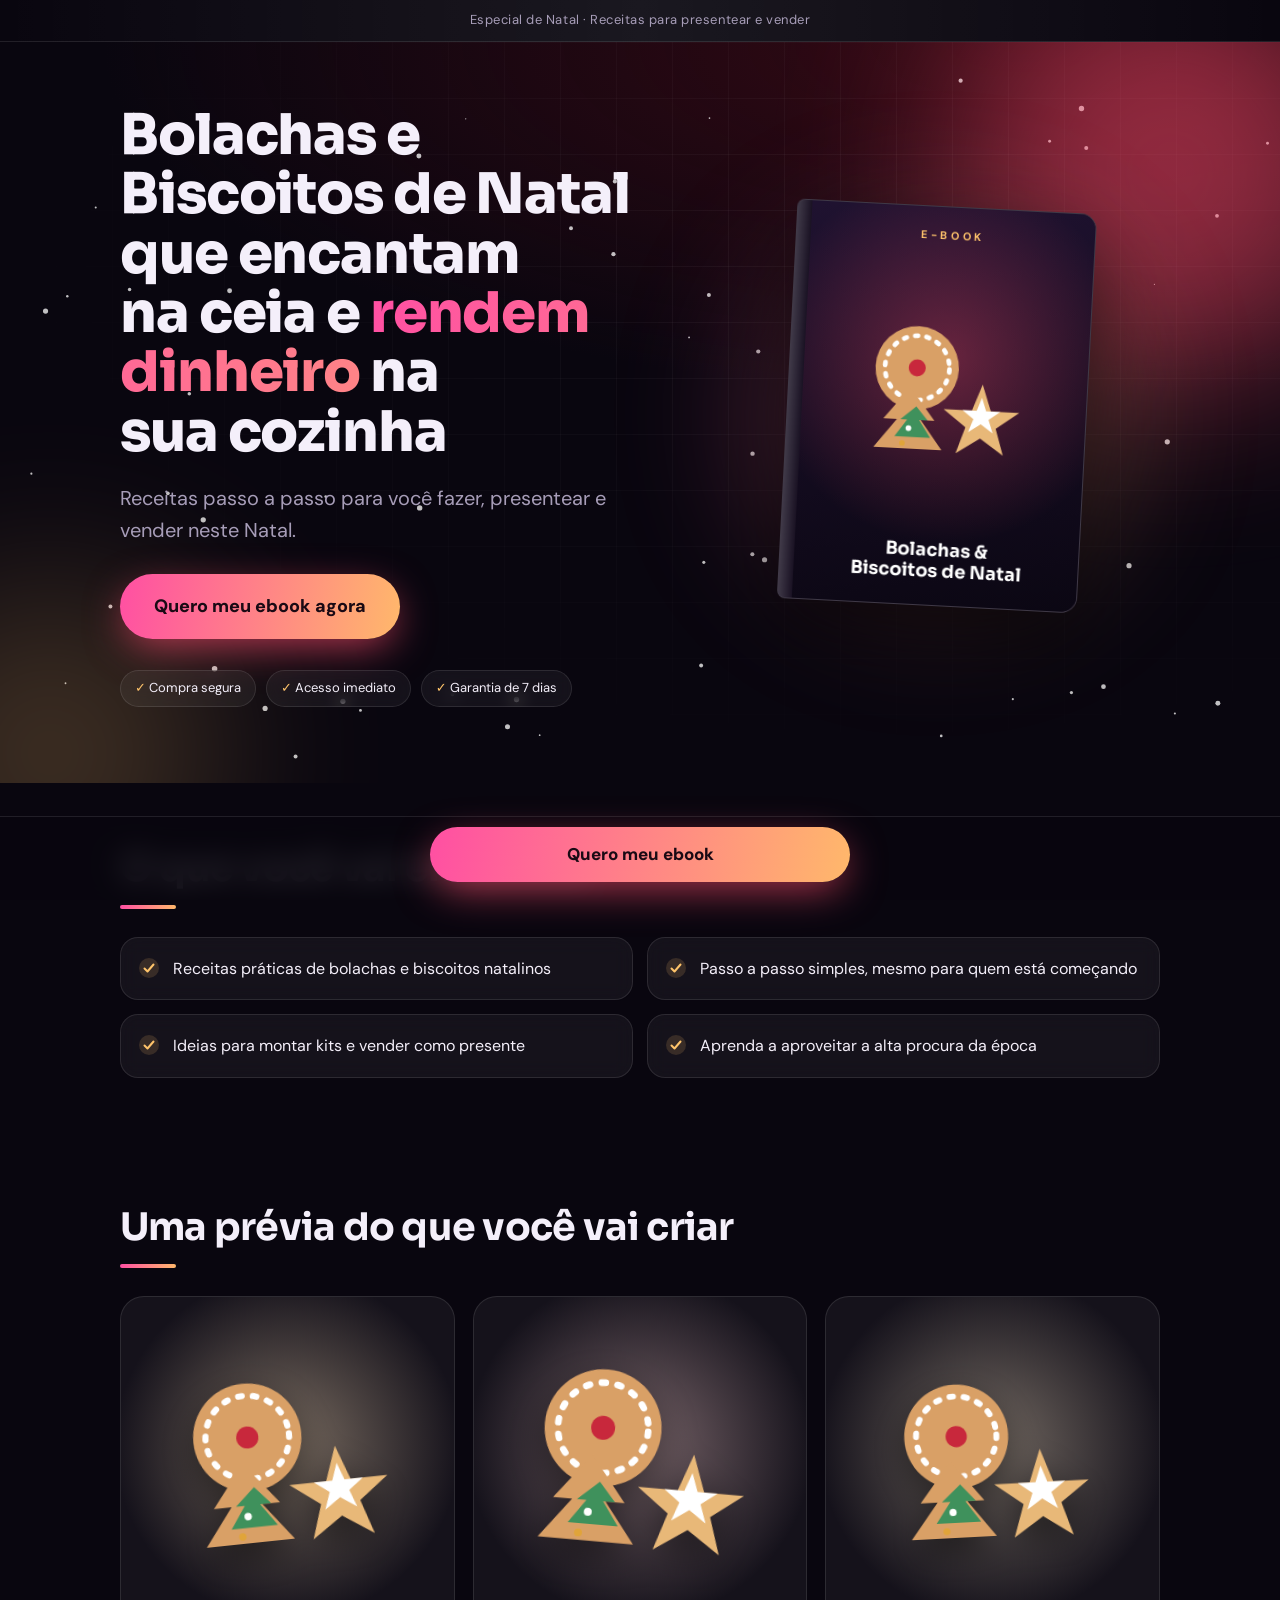
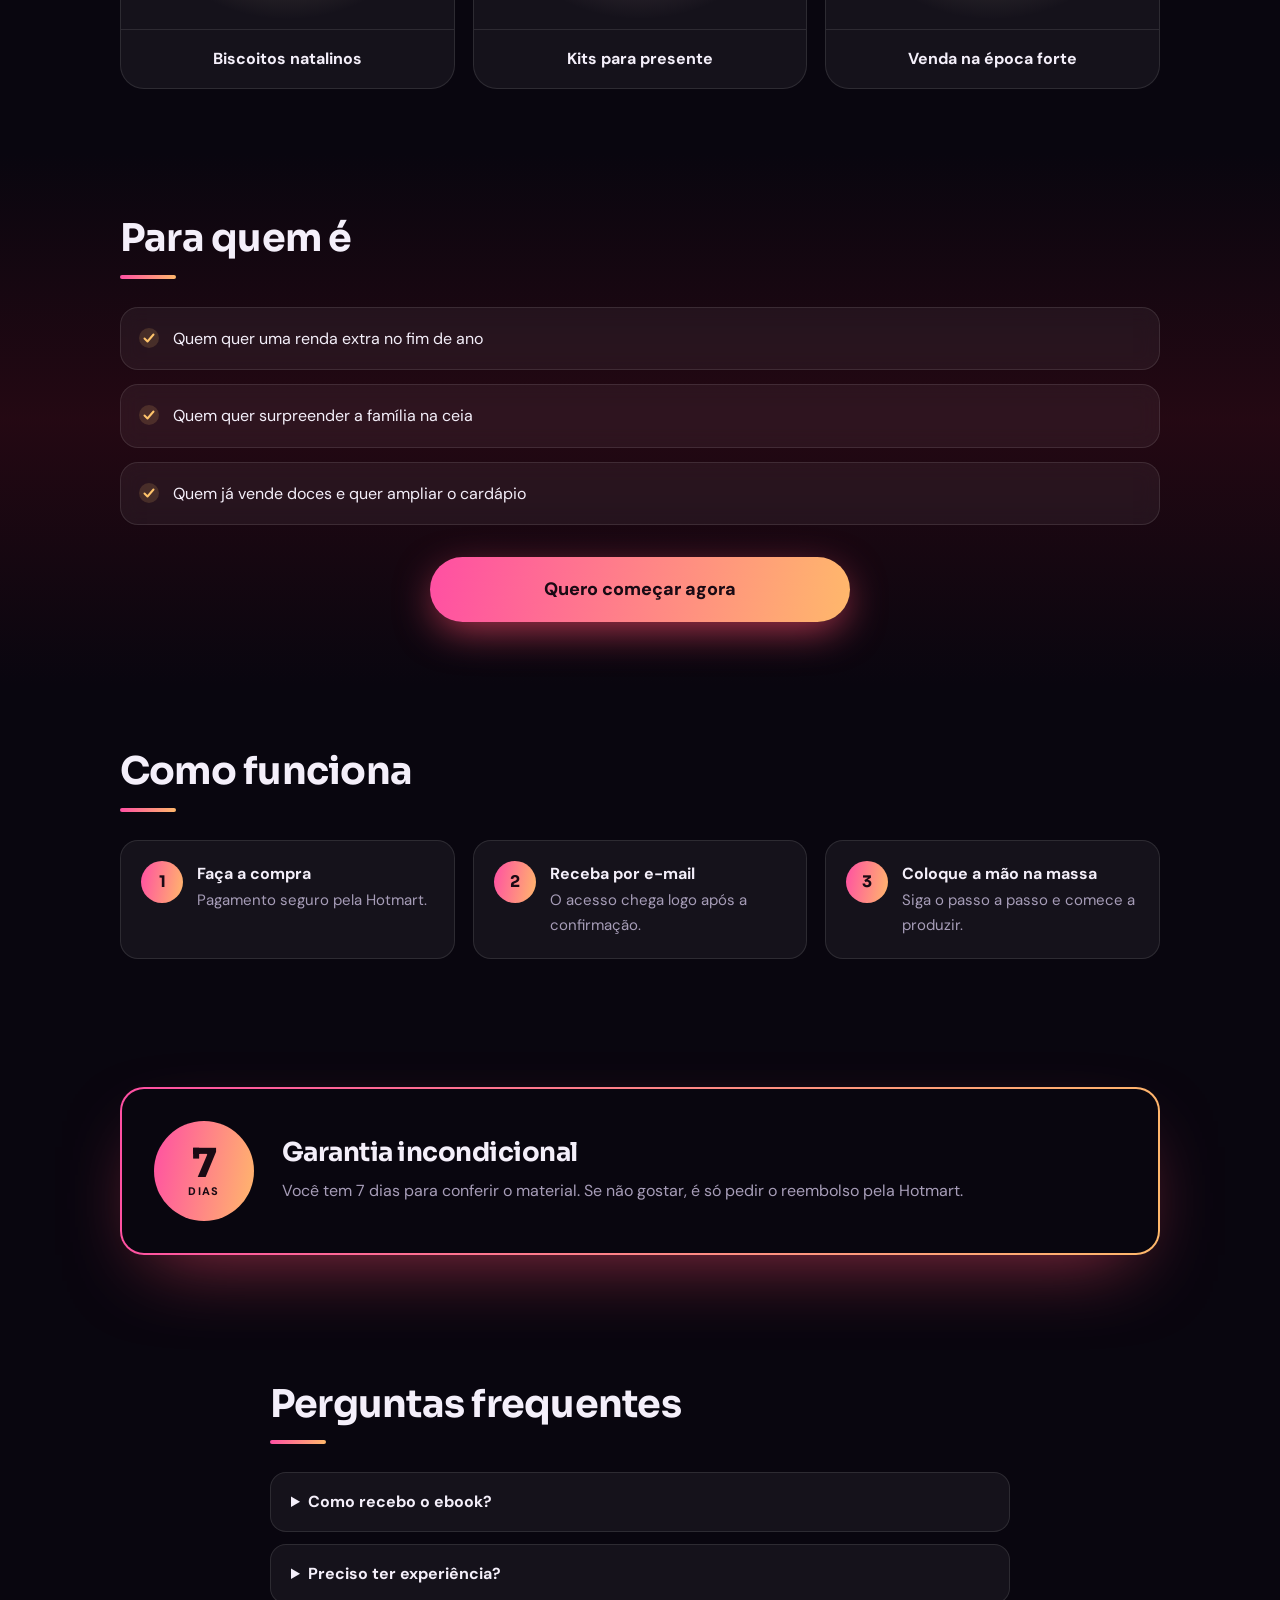
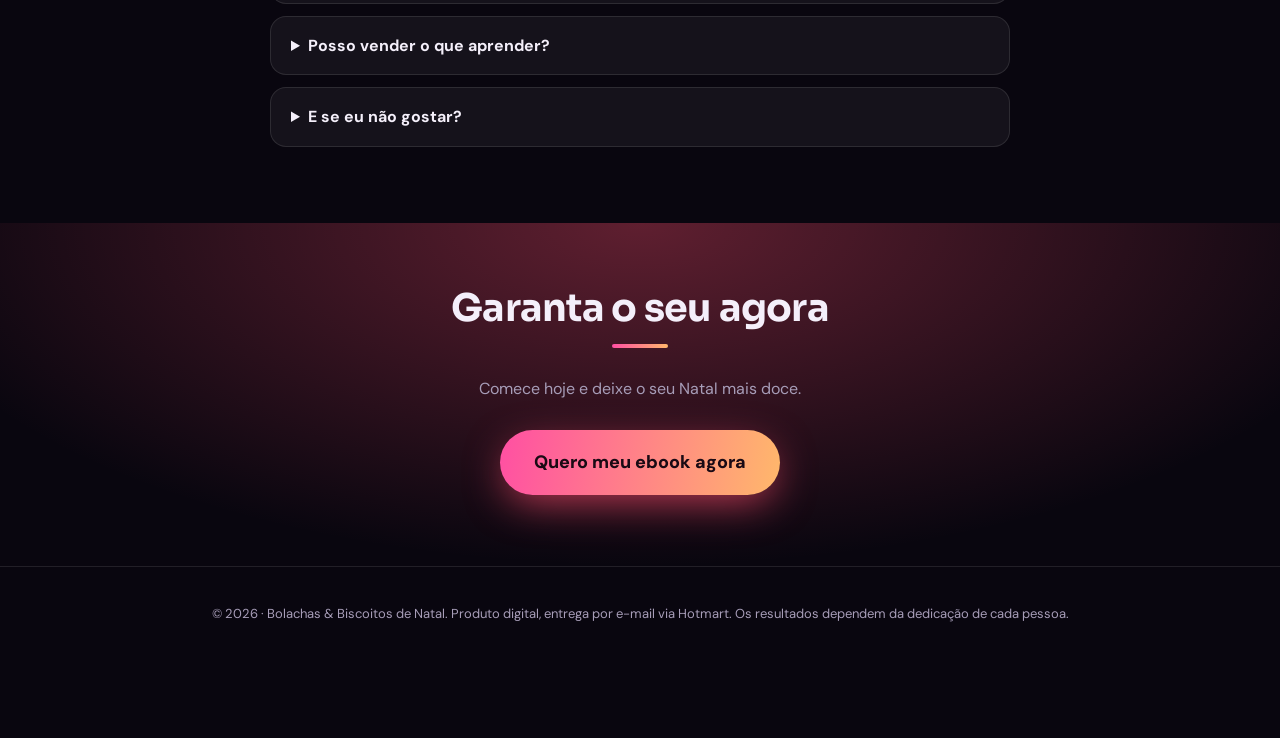
==== commit cbddb3ef: "Atualiza copy de brigadeiros com linhas de sabores e modulo bonus Co-Authored-By: Claude Sonnet 5.5 " ====
--- a/bolachas-biscoitos-natal/index.html
+++ b/bolachas-biscoitos-natal/index.html
@@ -45,6 +45,7 @@
 </div></header>
 <main>
  <section class="wrap"><h2>O que você vai encontrar</h2><ul class="list grid"><li><svg viewBox="0 0 20 20" width="20" height="20" aria-hidden="true"><circle cx="10" cy="10" r="10" fill="currentColor" opacity=".15"/><path d="M5.5 10.5l3 3 6-7" fill="none" stroke="currentColor" stroke-width="2" stroke-linecap="round" stroke-linejoin="round"/></svg><span>Receitas práticas de bolachas e biscoitos natalinos</span></li><li><svg viewBox="0 0 20 20" width="20" height="20" aria-hidden="true"><circle cx="10" cy="10" r="10" fill="currentColor" opacity=".15"/><path d="M5.5 10.5l3 3 6-7" fill="none" stroke="currentColor" stroke-width="2" stroke-linecap="round" stroke-linejoin="round"/></svg><span>Passo a passo simples, mesmo para quem está começando</span></li><li><svg viewBox="0 0 20 20" width="20" height="20" aria-hidden="true"><circle cx="10" cy="10" r="10" fill="currentColor" opacity=".15"/><path d="M5.5 10.5l3 3 6-7" fill="none" stroke="currentColor" stroke-width="2" stroke-linecap="round" stroke-linejoin="round"/></svg><span>Ideias para montar kits e vender como presente</span></li><li><svg viewBox="0 0 20 20" width="20" height="20" aria-hidden="true"><circle cx="10" cy="10" r="10" fill="currentColor" opacity=".15"/><path d="M5.5 10.5l3 3 6-7" fill="none" stroke="currentColor" stroke-width="2" stroke-linecap="round" stroke-linejoin="round"/></svg><span>Aprenda a aproveitar a alta procura da época</span></li></ul></section>
+ 
  <section class="wrap"><h2>Uma prévia do que você vai criar</h2><div class="gallery n3"><figure class="tile" style="--bg-t:#f3d9b5"><div class="tile-img"><svg viewBox="0 0 200 200" aria-hidden="true" style="transform:rotate(-6deg) scale(1)"><circle cx="70" cy="76" r="44" fill="#d9a066"/><circle cx="70" cy="76" r="34" fill="none" stroke="#fff" stroke-width="5" stroke-dasharray="3 9" stroke-linecap="round"/><circle cx="70" cy="76" r="9" fill="#c8283c"/>
 <polygon points="140,90 150,118 180,118 156,136 165,164 140,147 115,164 124,136 100,118 130,118" fill="#e8b878"/><polygon points="140,104 145,118 160,118 148,127 153,141 140,132 127,141 132,127 120,118 135,118" fill="#fff"/>
 <polygon points="60,112 90,150 74,150 100,184 20,184 46,150 30,150" fill="#d9a066" transform="translate(10 -4) scale(.9)"/><polygon points="68,134 82,150 72,150 86,170 44,170 58,150 50,150" fill="#2f8f5b" transform="translate(10 -4) scale(.9)" opacity=".9"/><circle cx="64" cy="140" r="3" fill="#fff"/><circle cx="58" cy="156" r="3" fill="#e0a43a"/></svg></div><figcaption>Biscoitos natalinos</figcaption></figure><figure class="tile" style="--bg-t:#f1c9c9"><div class="tile-img"><svg viewBox="0 0 200 200" aria-hidden="true" style="transform:rotate(5deg) scale(1.08)"><circle cx="70" cy="76" r="44" fill="#d9a066"/><circle cx="70" cy="76" r="34" fill="none" stroke="#fff" stroke-width="5" stroke-dasharray="3 9" stroke-linecap="round"/><circle cx="70" cy="76" r="9" fill="#c8283c"/>
@@ -52,6 +53,7 @@
 <polygon points="60,112 90,150 74,150 100,184 20,184 46,150 30,150" fill="#d9a066" transform="translate(10 -4) scale(.9)"/><polygon points="68,134 82,150 72,150 86,170 44,170 58,150 50,150" fill="#2f8f5b" transform="translate(10 -4) scale(.9)" opacity=".9"/><circle cx="64" cy="140" r="3" fill="#fff"/><circle cx="58" cy="156" r="3" fill="#e0a43a"/></svg></div><figcaption>Kits para presente</figcaption></figure><figure class="tile" style="--bg-t:#e5d3b8"><div class="tile-img"><svg viewBox="0 0 200 200" aria-hidden="true" style="transform:rotate(-3deg) scale(0.96)"><circle cx="70" cy="76" r="44" fill="#d9a066"/><circle cx="70" cy="76" r="34" fill="none" stroke="#fff" stroke-width="5" stroke-dasharray="3 9" stroke-linecap="round"/><circle cx="70" cy="76" r="9" fill="#c8283c"/>
 <polygon points="140,90 150,118 180,118 156,136 165,164 140,147 115,164 124,136 100,118 130,118" fill="#e8b878"/><polygon points="140,104 145,118 160,118 148,127 153,141 140,132 127,141 132,127 120,118 135,118" fill="#fff"/>
 <polygon points="60,112 90,150 74,150 100,184 20,184 46,150 30,150" fill="#d9a066" transform="translate(10 -4) scale(.9)"/><polygon points="68,134 82,150 72,150 86,170 44,170 58,150 50,150" fill="#2f8f5b" transform="translate(10 -4) scale(.9)" opacity=".9"/><circle cx="64" cy="140" r="3" fill="#fff"/><circle cx="58" cy="156" r="3" fill="#e0a43a"/></svg></div><figcaption>Venda na época forte</figcaption></figure></div></section>
+ 
  <section class="band"><div class="wrap"><h2>Para quem é</h2><ul class="list"><li><svg viewBox="0 0 20 20" width="20" height="20" aria-hidden="true"><circle cx="10" cy="10" r="10" fill="currentColor" opacity=".15"/><path d="M5.5 10.5l3 3 6-7" fill="none" stroke="currentColor" stroke-width="2" stroke-linecap="round" stroke-linejoin="round"/></svg><span>Quem quer uma renda extra no fim de ano</span></li><li><svg viewBox="0 0 20 20" width="20" height="20" aria-hidden="true"><circle cx="10" cy="10" r="10" fill="currentColor" opacity=".15"/><path d="M5.5 10.5l3 3 6-7" fill="none" stroke="currentColor" stroke-width="2" stroke-linecap="round" stroke-linejoin="round"/></svg><span>Quem quer surpreender a família na ceia</span></li><li><svg viewBox="0 0 20 20" width="20" height="20" aria-hidden="true"><circle cx="10" cy="10" r="10" fill="currentColor" opacity=".15"/><path d="M5.5 10.5l3 3 6-7" fill="none" stroke="currentColor" stroke-width="2" stroke-linecap="round" stroke-linejoin="round"/></svg><span>Quem já vende doces e quer ampliar o cardápio</span></li></ul>
   <a class="cta" href="https://pay.hotmart.com/D103367264X" data-cta>Quero começar agora</a></div></section>
  <section class="wrap"><h2>Como funciona</h2><ol class="steps"><li><b>1</b><div><strong>Faça a compra</strong><span>Pagamento seguro pela Hotmart.</span></div></li><li><b>2</b><div><strong>Receba por e-mail</strong><span>O acesso chega logo após a confirmação.</span></div></li><li><b>3</b><div><strong>Coloque a mão na massa</strong><span>Siga o passo a passo e comece a produzir.</span></div></li></ol></section>
--- a/assets/style.css
+++ b/assets/style.css
@@ -96,3 +96,11 @@
 .gallery.n4 .tile-img{aspect-ratio:4/5}
 .gallery.n4 .tile figcaption{font-size:14px;padding:12px}
 @media (max-width:820px){.gallery.n4{grid-template-columns:1fr 1fr;max-width:none;gap:12px}}
+.lines{display:grid;grid-template-columns:repeat(3,1fr);gap:16px}
+.line{padding:22px;border-radius:20px;background:var(--glass);border:1px solid var(--line);position:relative;overflow:hidden;transition:transform .25s,border-color .25s}
+.line::before{content:"";position:absolute;left:0;top:0;right:0;height:3px;background:var(--grad)}
+.line:hover{transform:translateY(-4px);border-color:color-mix(in srgb,var(--c2) 60%,transparent)}
+.line h3{font-family:Sora,sans-serif;font-size:17px;margin:0 0 8px}
+.line p{margin:0;color:var(--muted);font-size:15px}
+@media (max-width:820px){.lines{grid-template-columns:1fr}}
+.line:last-child:nth-child(3n+1){grid-column:1/-1}
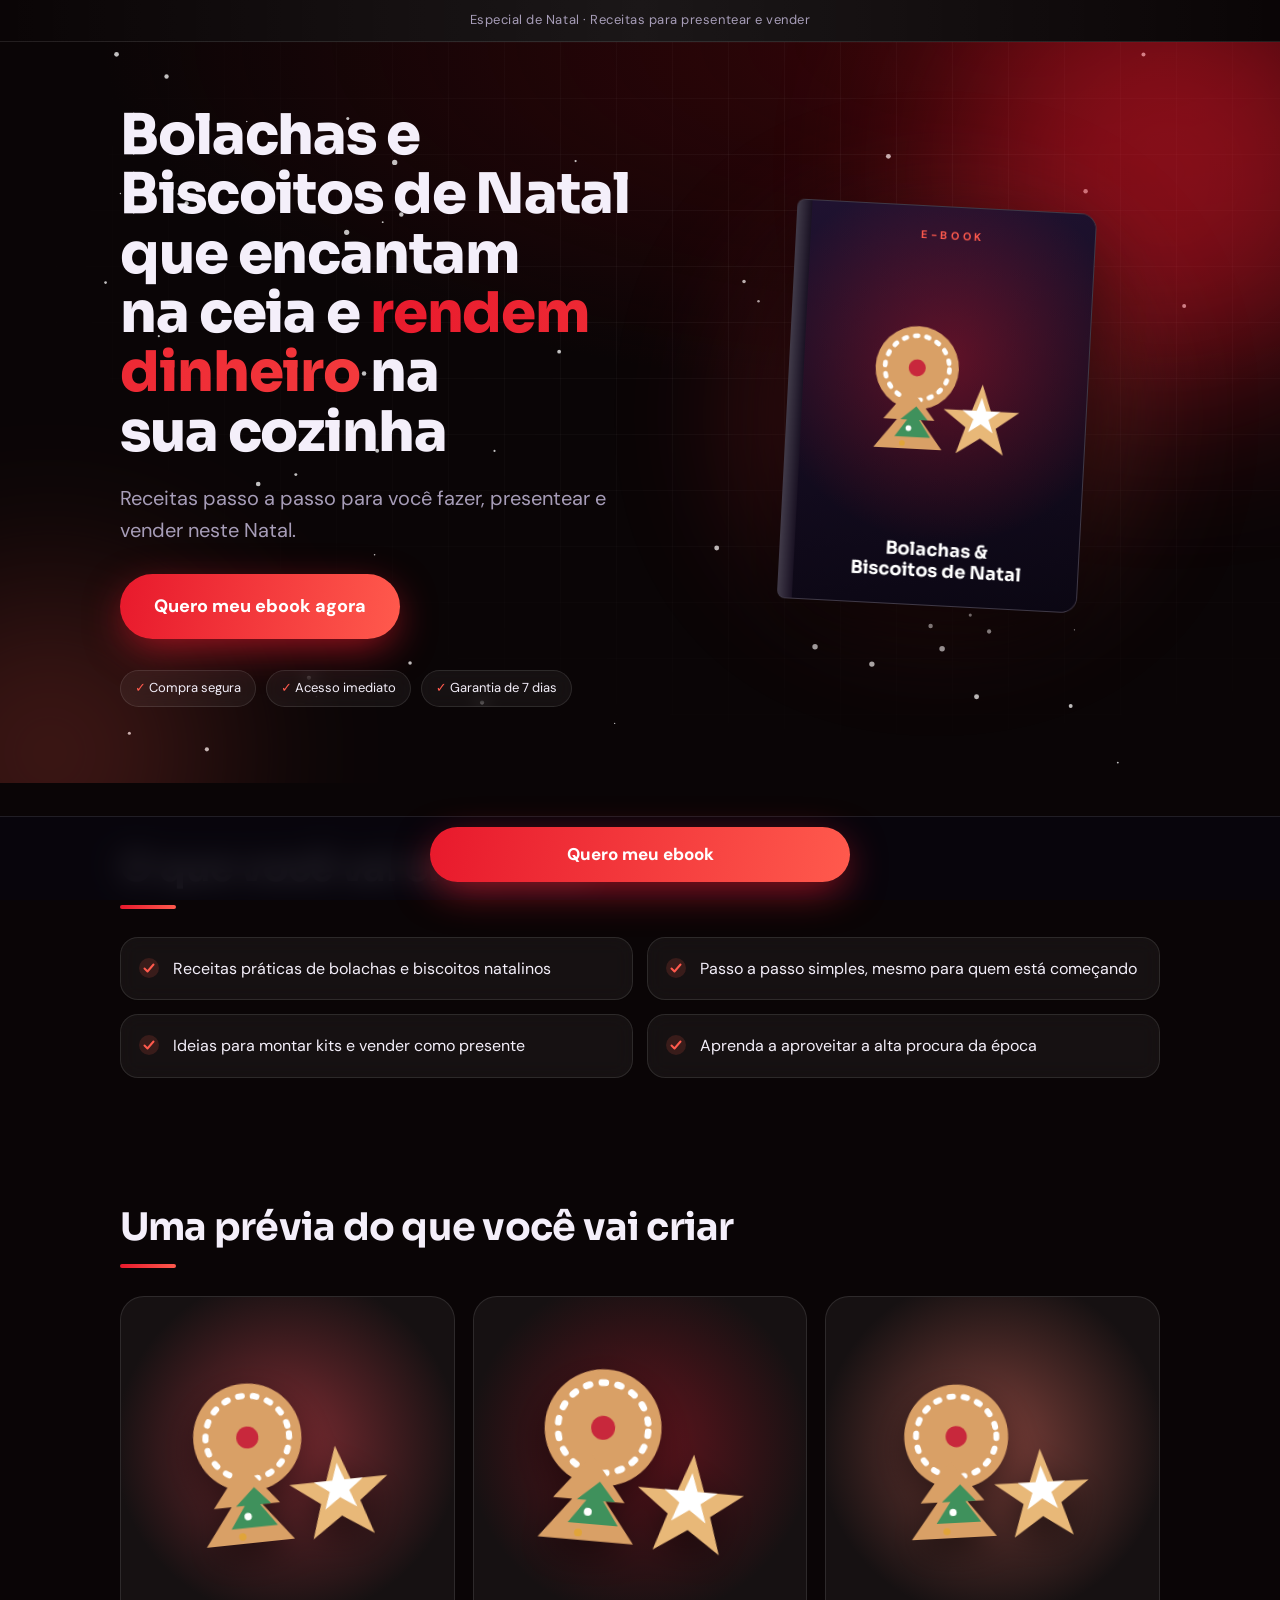
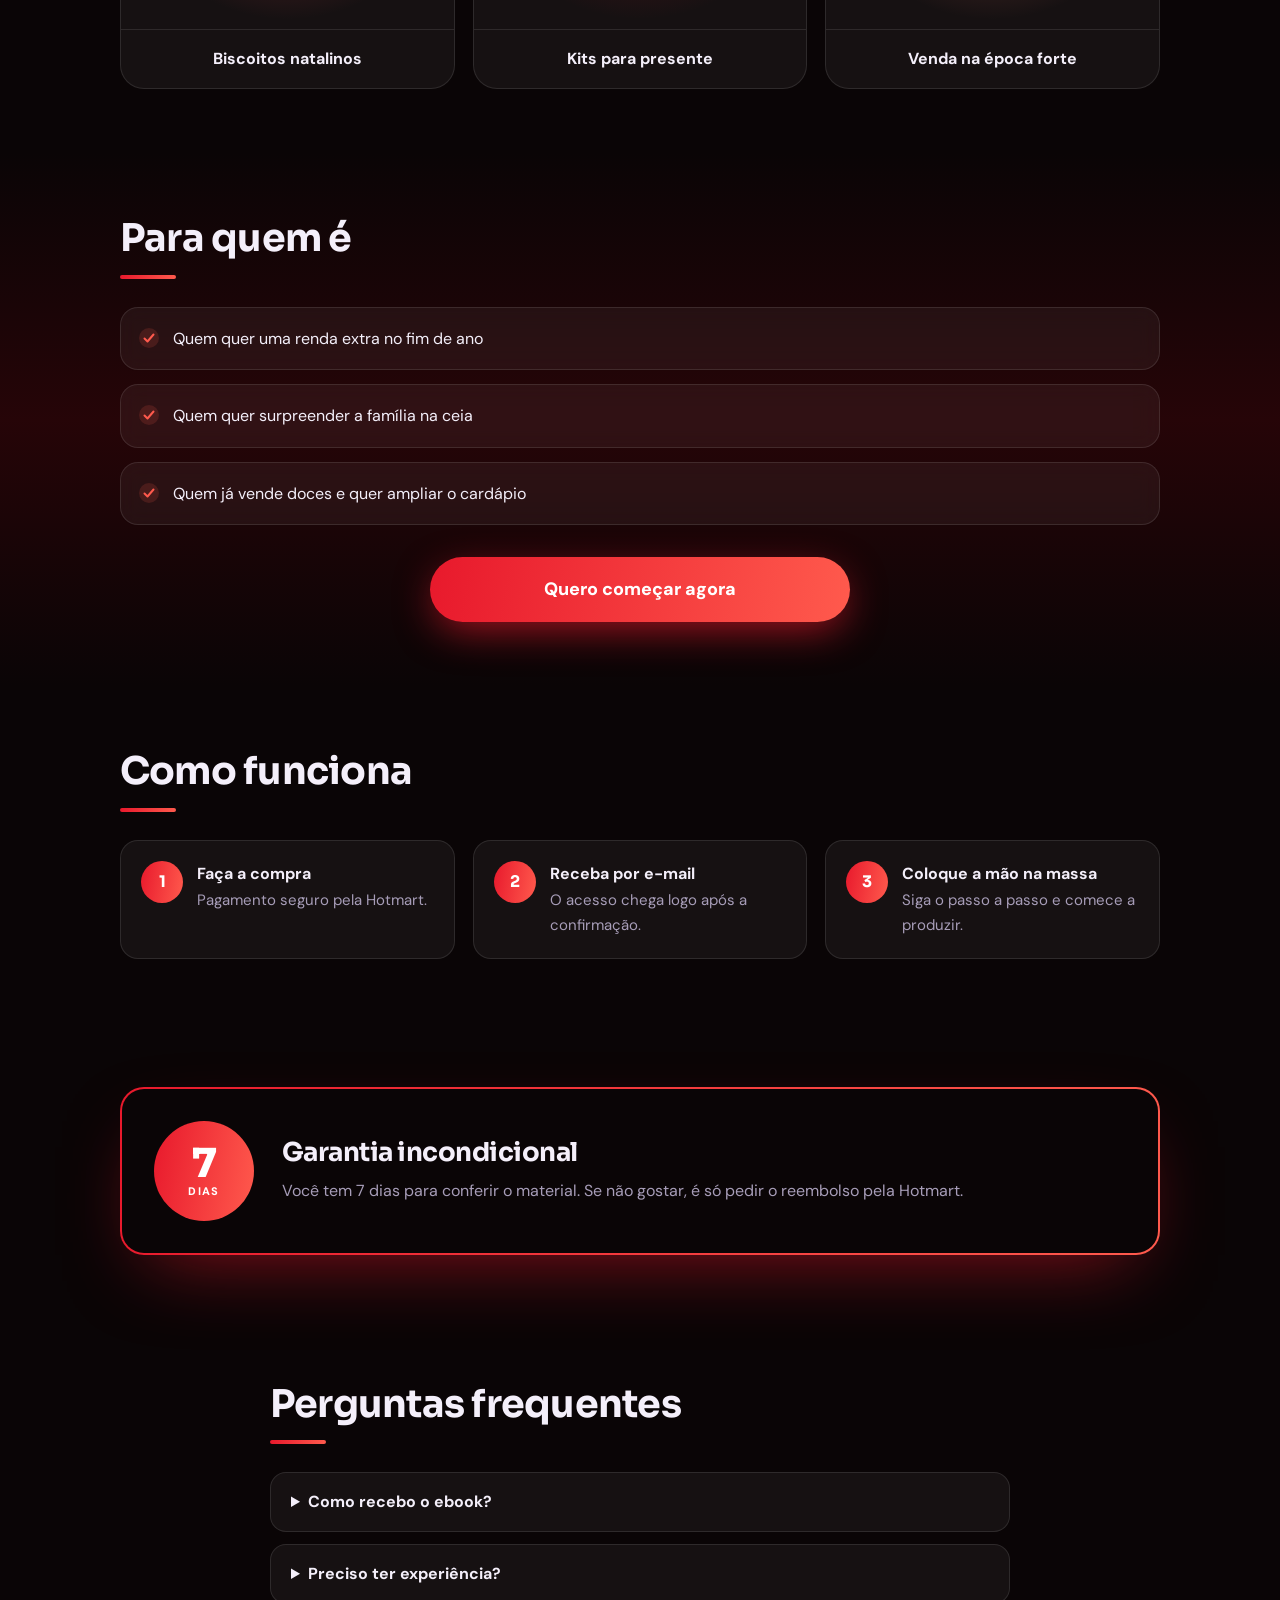
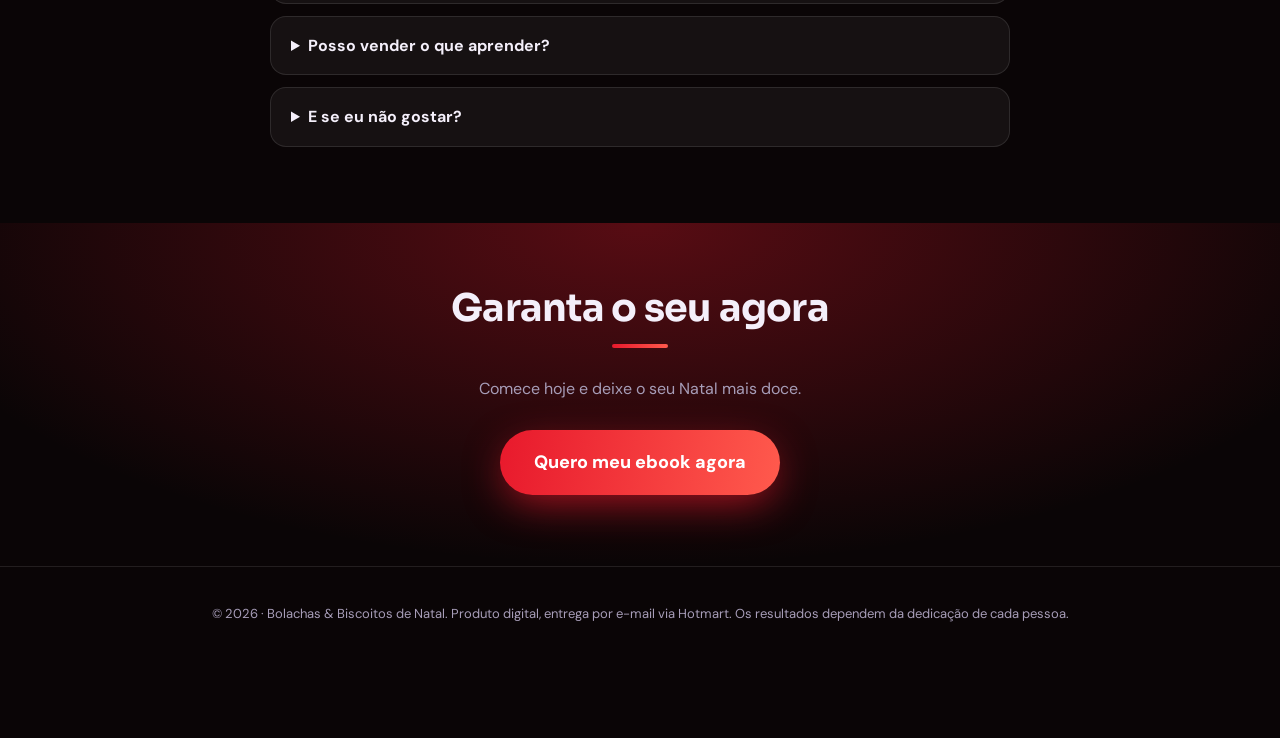
==== commit 8da543bd: "Paginas de Natal em vermelho e preto Co-Authored-By: Claude Sonnet 5.5 <noreply@anthropic.com> Claud" ====
--- a/bolachas-biscoitos-natal/index.html
+++ b/bolachas-biscoitos-natal/index.html
@@ -25,7 +25,7 @@
 <!-- End Meta Pixel Code -->
 <script>window.LP={name:'Bolachas & Biscoitos de Natal',checkout:"https://pay.hotmart.com/D103367264X",value:0,currency:"BRL"};</script>
 </head>
-<body style="--c1:#3a0a16;--c2:#ff4d6d;--c3:#ffc46b">
+<body style="--c1:#3d0509;--c2:#e8192c;--c3:#ff5a4d;--bg:#0a0506;--on:#fff">
 <div class="topbar">Especial de Natal · Receitas para presentear e vender</div>
 <header class="hero"><canvas id="snow" aria-hidden="true"></canvas><i class="orb o1"></i><i class="orb o2"></i><div class="wrap hero-grid">
  <div class="hero-text">
@@ -46,11 +46,11 @@
 <main>
  <section class="wrap"><h2>O que você vai encontrar</h2><ul class="list grid"><li><svg viewBox="0 0 20 20" width="20" height="20" aria-hidden="true"><circle cx="10" cy="10" r="10" fill="currentColor" opacity=".15"/><path d="M5.5 10.5l3 3 6-7" fill="none" stroke="currentColor" stroke-width="2" stroke-linecap="round" stroke-linejoin="round"/></svg><span>Receitas práticas de bolachas e biscoitos natalinos</span></li><li><svg viewBox="0 0 20 20" width="20" height="20" aria-hidden="true"><circle cx="10" cy="10" r="10" fill="currentColor" opacity=".15"/><path d="M5.5 10.5l3 3 6-7" fill="none" stroke="currentColor" stroke-width="2" stroke-linecap="round" stroke-linejoin="round"/></svg><span>Passo a passo simples, mesmo para quem está começando</span></li><li><svg viewBox="0 0 20 20" width="20" height="20" aria-hidden="true"><circle cx="10" cy="10" r="10" fill="currentColor" opacity=".15"/><path d="M5.5 10.5l3 3 6-7" fill="none" stroke="currentColor" stroke-width="2" stroke-linecap="round" stroke-linejoin="round"/></svg><span>Ideias para montar kits e vender como presente</span></li><li><svg viewBox="0 0 20 20" width="20" height="20" aria-hidden="true"><circle cx="10" cy="10" r="10" fill="currentColor" opacity=".15"/><path d="M5.5 10.5l3 3 6-7" fill="none" stroke="currentColor" stroke-width="2" stroke-linecap="round" stroke-linejoin="round"/></svg><span>Aprenda a aproveitar a alta procura da época</span></li></ul></section>
  
- <section class="wrap"><h2>Uma prévia do que você vai criar</h2><div class="gallery n3"><figure class="tile" style="--bg-t:#f3d9b5"><div class="tile-img"><svg viewBox="0 0 200 200" aria-hidden="true" style="transform:rotate(-6deg) scale(1)"><circle cx="70" cy="76" r="44" fill="#d9a066"/><circle cx="70" cy="76" r="34" fill="none" stroke="#fff" stroke-width="5" stroke-dasharray="3 9" stroke-linecap="round"/><circle cx="70" cy="76" r="9" fill="#c8283c"/>
+ <section class="wrap"><h2>Uma prévia do que você vai criar</h2><div class="gallery n3"><figure class="tile" style="--bg-t:#ff4d5a"><div class="tile-img"><svg viewBox="0 0 200 200" aria-hidden="true" style="transform:rotate(-6deg) scale(1)"><circle cx="70" cy="76" r="44" fill="#d9a066"/><circle cx="70" cy="76" r="34" fill="none" stroke="#fff" stroke-width="5" stroke-dasharray="3 9" stroke-linecap="round"/><circle cx="70" cy="76" r="9" fill="#c8283c"/>
 <polygon points="140,90 150,118 180,118 156,136 165,164 140,147 115,164 124,136 100,118 130,118" fill="#e8b878"/><polygon points="140,104 145,118 160,118 148,127 153,141 140,132 127,141 132,127 120,118 135,118" fill="#fff"/>
-<polygon points="60,112 90,150 74,150 100,184 20,184 46,150 30,150" fill="#d9a066" transform="translate(10 -4) scale(.9)"/><polygon points="68,134 82,150 72,150 86,170 44,170 58,150 50,150" fill="#2f8f5b" transform="translate(10 -4) scale(.9)" opacity=".9"/><circle cx="64" cy="140" r="3" fill="#fff"/><circle cx="58" cy="156" r="3" fill="#e0a43a"/></svg></div><figcaption>Biscoitos natalinos</figcaption></figure><figure class="tile" style="--bg-t:#f1c9c9"><div class="tile-img"><svg viewBox="0 0 200 200" aria-hidden="true" style="transform:rotate(5deg) scale(1.08)"><circle cx="70" cy="76" r="44" fill="#d9a066"/><circle cx="70" cy="76" r="34" fill="none" stroke="#fff" stroke-width="5" stroke-dasharray="3 9" stroke-linecap="round"/><circle cx="70" cy="76" r="9" fill="#c8283c"/>
+<polygon points="60,112 90,150 74,150 100,184 20,184 46,150 30,150" fill="#d9a066" transform="translate(10 -4) scale(.9)"/><polygon points="68,134 82,150 72,150 86,170 44,170 58,150 50,150" fill="#2f8f5b" transform="translate(10 -4) scale(.9)" opacity=".9"/><circle cx="64" cy="140" r="3" fill="#fff"/><circle cx="58" cy="156" r="3" fill="#e0a43a"/></svg></div><figcaption>Biscoitos natalinos</figcaption></figure><figure class="tile" style="--bg-t:#c2182b"><div class="tile-img"><svg viewBox="0 0 200 200" aria-hidden="true" style="transform:rotate(5deg) scale(1.08)"><circle cx="70" cy="76" r="44" fill="#d9a066"/><circle cx="70" cy="76" r="34" fill="none" stroke="#fff" stroke-width="5" stroke-dasharray="3 9" stroke-linecap="round"/><circle cx="70" cy="76" r="9" fill="#c8283c"/>
 <polygon points="140,90 150,118 180,118 156,136 165,164 140,147 115,164 124,136 100,118 130,118" fill="#e8b878"/><polygon points="140,104 145,118 160,118 148,127 153,141 140,132 127,141 132,127 120,118 135,118" fill="#fff"/>
-<polygon points="60,112 90,150 74,150 100,184 20,184 46,150 30,150" fill="#d9a066" transform="translate(10 -4) scale(.9)"/><polygon points="68,134 82,150 72,150 86,170 44,170 58,150 50,150" fill="#2f8f5b" transform="translate(10 -4) scale(.9)" opacity=".9"/><circle cx="64" cy="140" r="3" fill="#fff"/><circle cx="58" cy="156" r="3" fill="#e0a43a"/></svg></div><figcaption>Kits para presente</figcaption></figure><figure class="tile" style="--bg-t:#e5d3b8"><div class="tile-img"><svg viewBox="0 0 200 200" aria-hidden="true" style="transform:rotate(-3deg) scale(0.96)"><circle cx="70" cy="76" r="44" fill="#d9a066"/><circle cx="70" cy="76" r="34" fill="none" stroke="#fff" stroke-width="5" stroke-dasharray="3 9" stroke-linecap="round"/><circle cx="70" cy="76" r="9" fill="#c8283c"/>
+<polygon points="60,112 90,150 74,150 100,184 20,184 46,150 30,150" fill="#d9a066" transform="translate(10 -4) scale(.9)"/><polygon points="68,134 82,150 72,150 86,170 44,170 58,150 50,150" fill="#2f8f5b" transform="translate(10 -4) scale(.9)" opacity=".9"/><circle cx="64" cy="140" r="3" fill="#fff"/><circle cx="58" cy="156" r="3" fill="#e0a43a"/></svg></div><figcaption>Kits para presente</figcaption></figure><figure class="tile" style="--bg-t:#ff7a6b"><div class="tile-img"><svg viewBox="0 0 200 200" aria-hidden="true" style="transform:rotate(-3deg) scale(0.96)"><circle cx="70" cy="76" r="44" fill="#d9a066"/><circle cx="70" cy="76" r="34" fill="none" stroke="#fff" stroke-width="5" stroke-dasharray="3 9" stroke-linecap="round"/><circle cx="70" cy="76" r="9" fill="#c8283c"/>
 <polygon points="140,90 150,118 180,118 156,136 165,164 140,147 115,164 124,136 100,118 130,118" fill="#e8b878"/><polygon points="140,104 145,118 160,118 148,127 153,141 140,132 127,141 132,127 120,118 135,118" fill="#fff"/>
 <polygon points="60,112 90,150 74,150 100,184 20,184 46,150 30,150" fill="#d9a066" transform="translate(10 -4) scale(.9)"/><polygon points="68,134 82,150 72,150 86,170 44,170 58,150 50,150" fill="#2f8f5b" transform="translate(10 -4) scale(.9)" opacity=".9"/><circle cx="64" cy="140" r="3" fill="#fff"/><circle cx="58" cy="156" r="3" fill="#e0a43a"/></svg></div><figcaption>Venda na época forte</figcaption></figure></div></section>
  
--- a/assets/style.css
+++ b/assets/style.css
@@ -1,7 +1,7 @@
 :root{--bg:#09060f;--ink:#f4effa;--muted:#a79db8;--line:rgba(255,255,255,.1);--glass:rgba(255,255,255,.05);--c1:#2a0a3a;--c2:#ff4fa3;--c3:#ffb86b;--grad:linear-gradient(100deg,var(--c2),var(--c3))}
 *{box-sizing:border-box}
 html{scroll-behavior:smooth}
-body{margin:0;font-family:"DM Sans",system-ui,sans-serif;color:var(--ink);background:var(--bg);line-height:1.6;padding-bottom:76px;-webkit-font-smoothing:antialiased}
+body{--grad:linear-gradient(100deg,var(--c2),var(--c3));margin:0;font-family:"DM Sans",system-ui,sans-serif;color:var(--ink);background:var(--bg);line-height:1.6;padding-bottom:76px;-webkit-font-smoothing:antialiased}
 .wrap{max-width:1080px;margin:0 auto;padding:0 20px}
 h1,h2{font-family:Sora,"DM Sans",system-ui,sans-serif;text-wrap:balance;letter-spacing:-.02em}
 h2{font-size:clamp(26px,4.4vw,38px);line-height:1.15;margin:0 0 28px;font-weight:700}
@@ -20,7 +20,7 @@
 @keyframes shimmer{50%{background-position:100% 0}}
 .sub{font-size:clamp(17px,2.3vw,20px);color:var(--muted);margin:0 0 28px;max-width:34em}
 .price{margin:0 0 20px}.price s{color:var(--muted);display:block}.price strong{font-size:30px;background:var(--grad);-webkit-background-clip:text;background-clip:text;color:transparent}
-.cta{position:relative;overflow:hidden;display:inline-block;background:var(--grad);color:#1a0a14;font-weight:800;font-size:18px;padding:18px 34px;border-radius:999px;text-decoration:none;box-shadow:0 12px 40px -6px color-mix(in srgb,var(--c2) 70%,transparent);transition:transform .2s,box-shadow .2s}
+.cta{position:relative;overflow:hidden;display:inline-block;background:var(--grad);color:var(--on,#1a0a14);font-weight:800;font-size:18px;padding:18px 34px;border-radius:999px;text-decoration:none;box-shadow:0 12px 40px -6px color-mix(in srgb,var(--c2) 70%,transparent);transition:transform .2s,box-shadow .2s}
 .cta:hover,.cta:focus-visible{transform:translateY(-2px) scale(1.02);box-shadow:0 18px 50px -6px color-mix(in srgb,var(--c2) 85%,transparent)}
 .cta::after{content:"";position:absolute;top:0;left:-60%;width:40%;height:100%;background:linear-gradient(100deg,transparent,rgba(255,255,255,.6),transparent);transform:skewX(-20deg);animation:shine 3.4s ease-in-out infinite}
 @keyframes shine{60%,100%{left:130%}}
@@ -61,11 +61,11 @@
 .band .cta{display:block;max-width:420px;margin:0 auto;text-align:center}
 .steps{list-style:none;padding:0;margin:0;display:grid;grid-template-columns:repeat(3,1fr);gap:18px}
 .steps li{display:flex;gap:14px;align-items:flex-start;padding:20px;border-radius:18px;background:var(--glass);border:1px solid var(--line)}
-.steps b{flex:none;width:42px;height:42px;border-radius:50%;background:var(--grad);color:#1a0a14;display:grid;place-items:center;font-family:Sora,sans-serif}
+.steps b{flex:none;width:42px;height:42px;border-radius:50%;background:var(--grad);color:var(--on,#1a0a14);display:grid;place-items:center;font-family:Sora,sans-serif}
 .steps strong{display:block}.steps span{color:var(--muted);font-size:15px}
 .guarantee{display:flex;gap:28px;align-items:center;border-radius:24px;padding:32px;background:linear-gradient(var(--bg),var(--bg)) padding-box,var(--grad) border-box;border:2px solid transparent;box-shadow:0 30px 80px -30px color-mix(in srgb,var(--c2) 60%,transparent)}
 .guarantee h2{margin-bottom:10px;font-size:26px}.guarantee h2::after{display:none}.guarantee p{margin:0;color:var(--muted)}
-.seal{flex:none;width:100px;height:100px;border-radius:50%;background:var(--grad);color:#1a0a14;display:grid;place-content:center;text-align:center;font:800 40px/1 Sora,sans-serif}
+.seal{flex:none;width:100px;height:100px;border-radius:50%;background:var(--grad);color:var(--on,#1a0a14);display:grid;place-content:center;text-align:center;font:800 40px/1 Sora,sans-serif}
 .seal small{font:800 11px DM Sans,sans-serif;letter-spacing:.12em;text-transform:uppercase}
 .narrow{max-width:780px}
 details{border:1px solid var(--line);background:var(--glass);border-radius:16px;padding:16px 20px;margin-bottom:12px}
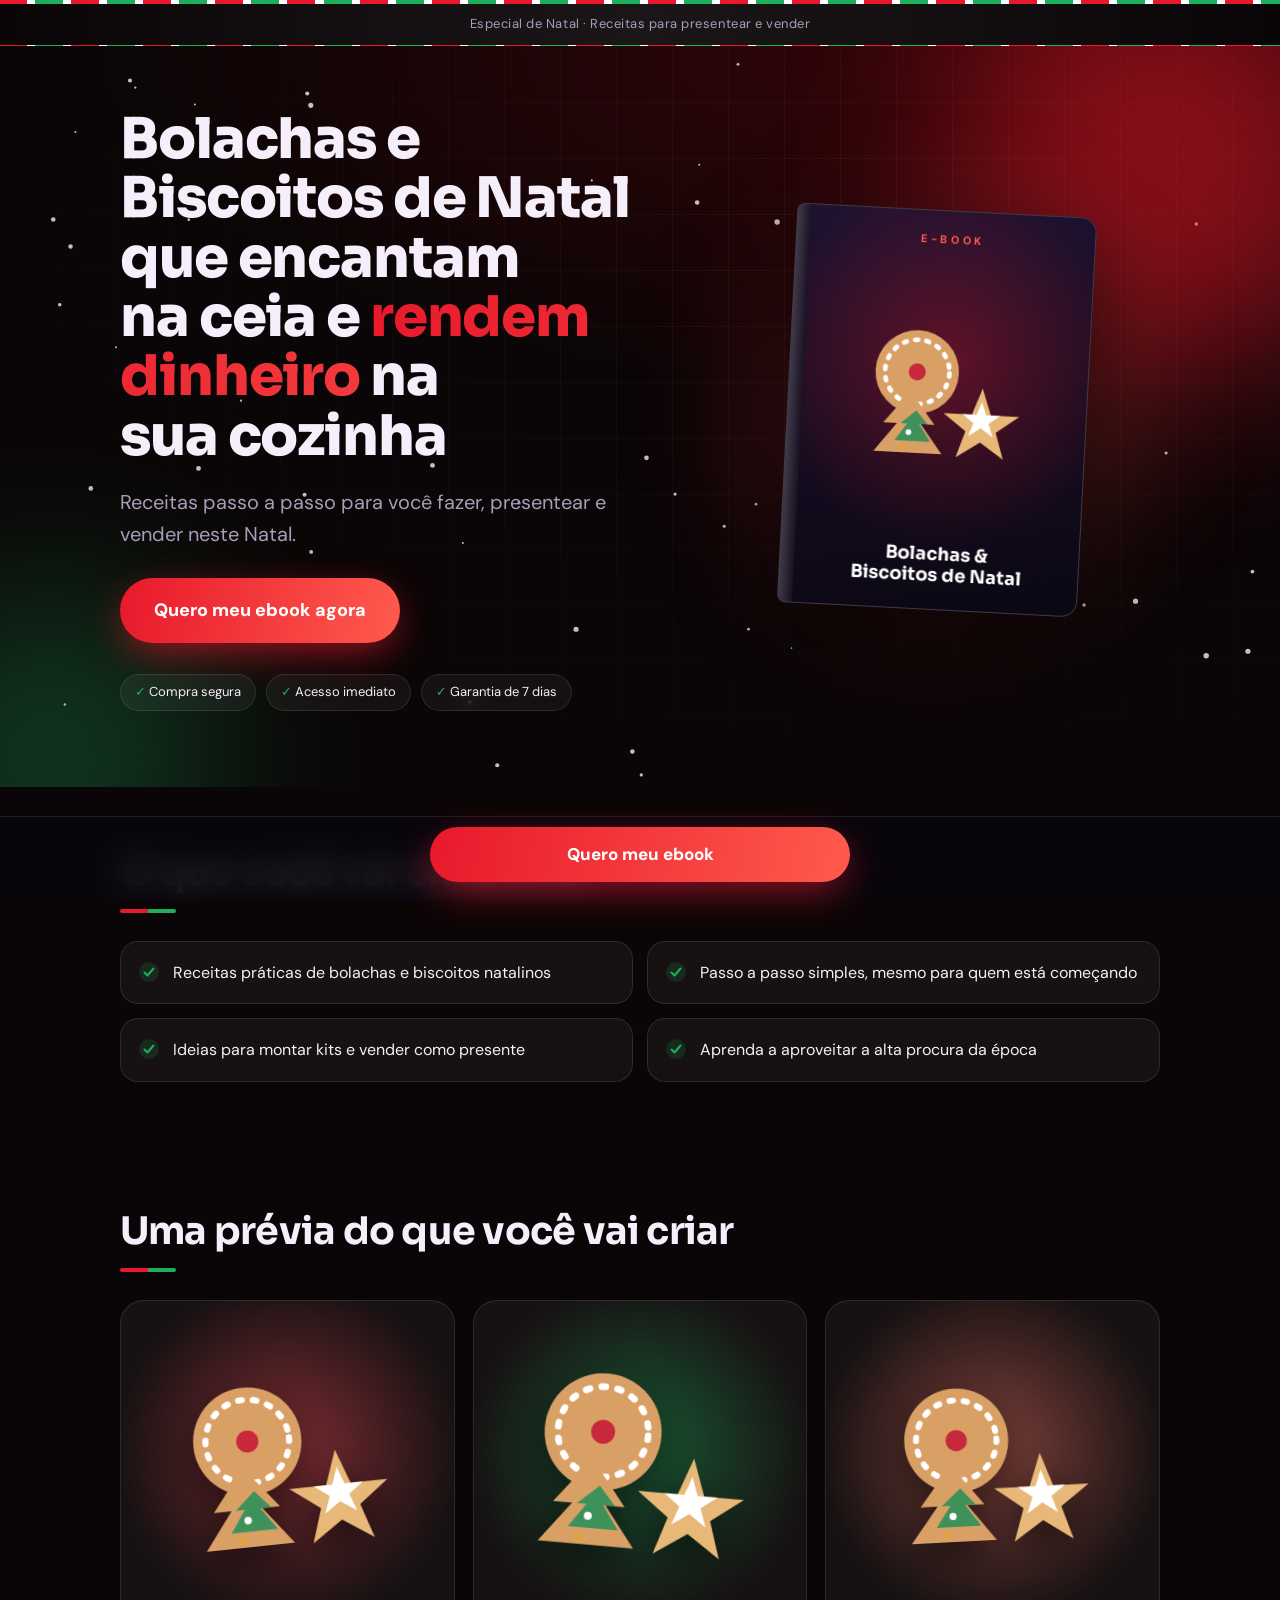
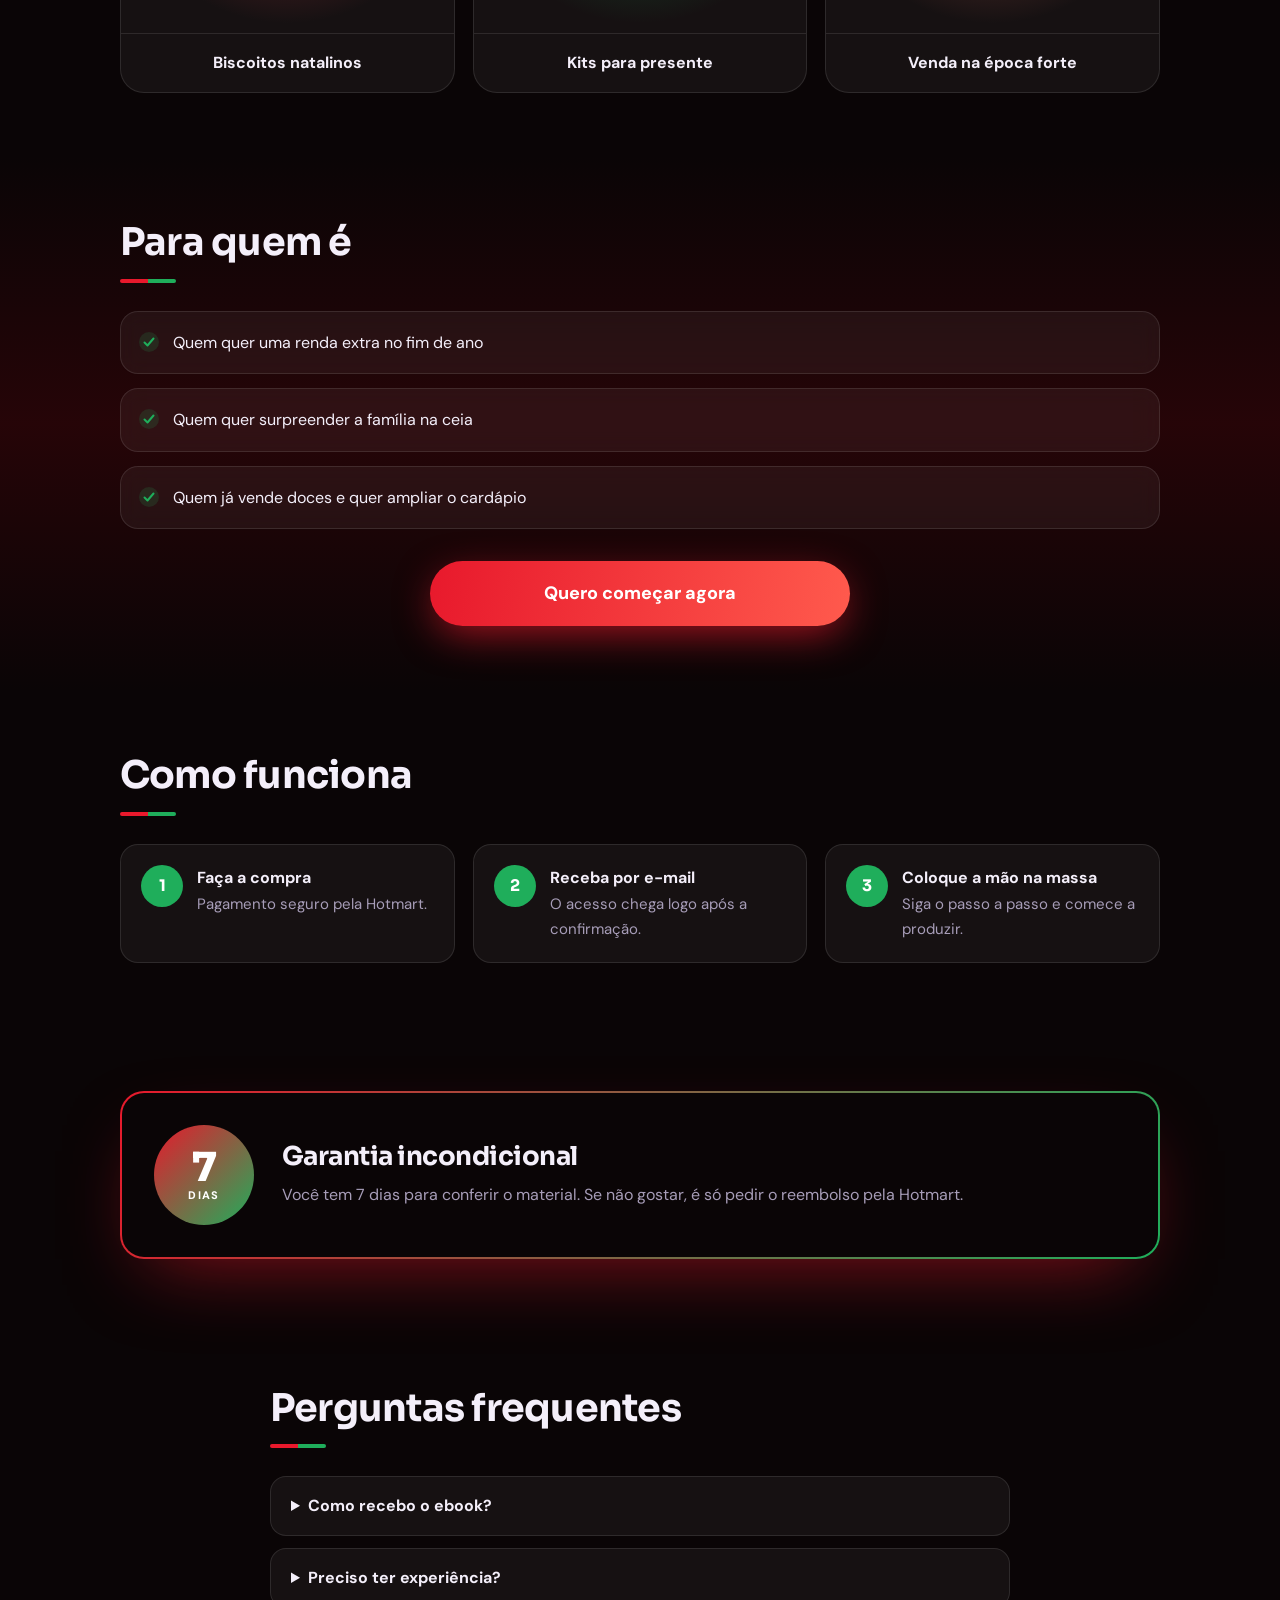
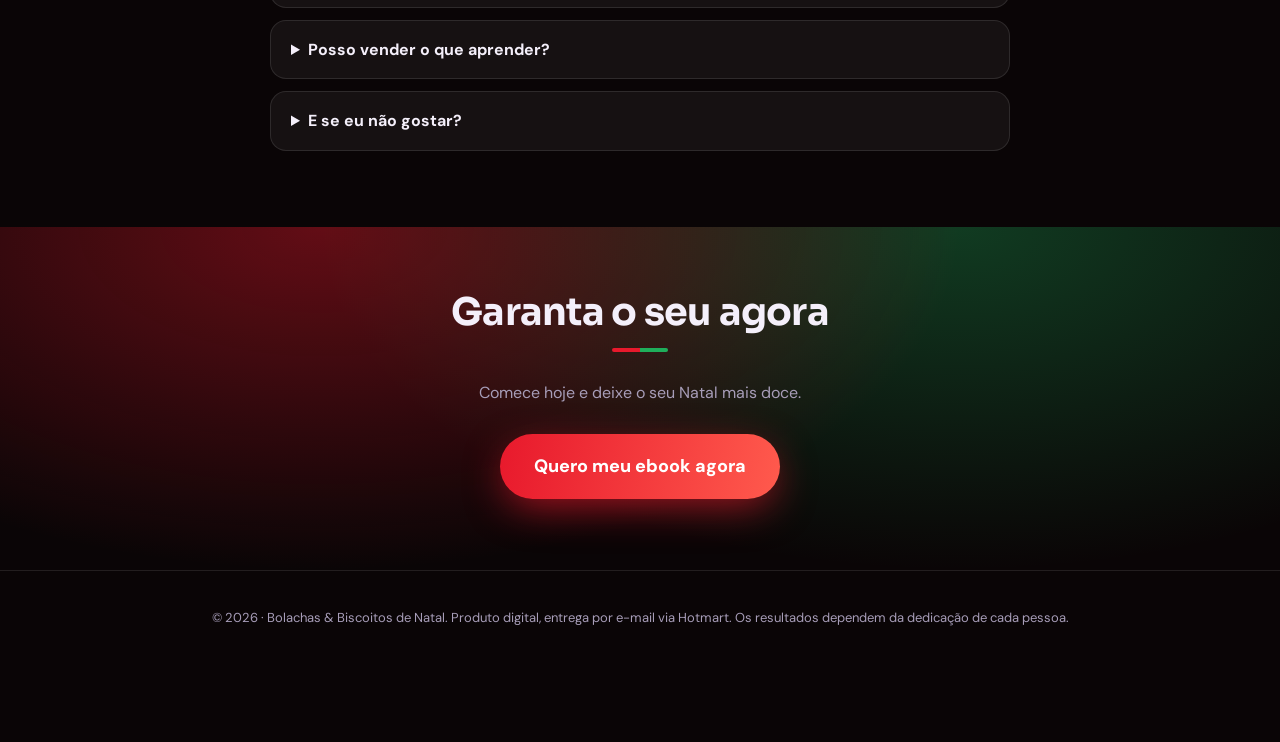
==== commit f37d6de4: "Adiciona verde as paginas de Natal (vermelho, verde e preto) Co-Authored-By: Claude Sonnet 5.5 <nore" ====
--- a/bolachas-biscoitos-natal/index.html
+++ b/bolachas-biscoitos-natal/index.html
@@ -25,7 +25,7 @@
 <!-- End Meta Pixel Code -->
 <script>window.LP={name:'Bolachas & Biscoitos de Natal',checkout:"https://pay.hotmart.com/D103367264X",value:0,currency:"BRL"};</script>
 </head>
-<body style="--c1:#3d0509;--c2:#e8192c;--c3:#ff5a4d;--bg:#0a0506;--on:#fff">
+<body class="xmas" style="--c4:#1fae5b;--bar:linear-gradient(90deg,#e8192c 50%,#1fae5b 50%);--c1:#3d0509;--c2:#e8192c;--c3:#ff5a4d;--bg:#0a0506;--on:#fff">
 <div class="topbar">Especial de Natal · Receitas para presentear e vender</div>
 <header class="hero"><canvas id="snow" aria-hidden="true"></canvas><i class="orb o1"></i><i class="orb o2"></i><div class="wrap hero-grid">
  <div class="hero-text">
@@ -48,7 +48,7 @@
  
  <section class="wrap"><h2>Uma prévia do que você vai criar</h2><div class="gallery n3"><figure class="tile" style="--bg-t:#ff4d5a"><div class="tile-img"><svg viewBox="0 0 200 200" aria-hidden="true" style="transform:rotate(-6deg) scale(1)"><circle cx="70" cy="76" r="44" fill="#d9a066"/><circle cx="70" cy="76" r="34" fill="none" stroke="#fff" stroke-width="5" stroke-dasharray="3 9" stroke-linecap="round"/><circle cx="70" cy="76" r="9" fill="#c8283c"/>
 <polygon points="140,90 150,118 180,118 156,136 165,164 140,147 115,164 124,136 100,118 130,118" fill="#e8b878"/><polygon points="140,104 145,118 160,118 148,127 153,141 140,132 127,141 132,127 120,118 135,118" fill="#fff"/>
-<polygon points="60,112 90,150 74,150 100,184 20,184 46,150 30,150" fill="#d9a066" transform="translate(10 -4) scale(.9)"/><polygon points="68,134 82,150 72,150 86,170 44,170 58,150 50,150" fill="#2f8f5b" transform="translate(10 -4) scale(.9)" opacity=".9"/><circle cx="64" cy="140" r="3" fill="#fff"/><circle cx="58" cy="156" r="3" fill="#e0a43a"/></svg></div><figcaption>Biscoitos natalinos</figcaption></figure><figure class="tile" style="--bg-t:#c2182b"><div class="tile-img"><svg viewBox="0 0 200 200" aria-hidden="true" style="transform:rotate(5deg) scale(1.08)"><circle cx="70" cy="76" r="44" fill="#d9a066"/><circle cx="70" cy="76" r="34" fill="none" stroke="#fff" stroke-width="5" stroke-dasharray="3 9" stroke-linecap="round"/><circle cx="70" cy="76" r="9" fill="#c8283c"/>
+<polygon points="60,112 90,150 74,150 100,184 20,184 46,150 30,150" fill="#d9a066" transform="translate(10 -4) scale(.9)"/><polygon points="68,134 82,150 72,150 86,170 44,170 58,150 50,150" fill="#2f8f5b" transform="translate(10 -4) scale(.9)" opacity=".9"/><circle cx="64" cy="140" r="3" fill="#fff"/><circle cx="58" cy="156" r="3" fill="#e0a43a"/></svg></div><figcaption>Biscoitos natalinos</figcaption></figure><figure class="tile" style="--bg-t:#1fae5b"><div class="tile-img"><svg viewBox="0 0 200 200" aria-hidden="true" style="transform:rotate(5deg) scale(1.08)"><circle cx="70" cy="76" r="44" fill="#d9a066"/><circle cx="70" cy="76" r="34" fill="none" stroke="#fff" stroke-width="5" stroke-dasharray="3 9" stroke-linecap="round"/><circle cx="70" cy="76" r="9" fill="#c8283c"/>
 <polygon points="140,90 150,118 180,118 156,136 165,164 140,147 115,164 124,136 100,118 130,118" fill="#e8b878"/><polygon points="140,104 145,118 160,118 148,127 153,141 140,132 127,141 132,127 120,118 135,118" fill="#fff"/>
 <polygon points="60,112 90,150 74,150 100,184 20,184 46,150 30,150" fill="#d9a066" transform="translate(10 -4) scale(.9)"/><polygon points="68,134 82,150 72,150 86,170 44,170 58,150 50,150" fill="#2f8f5b" transform="translate(10 -4) scale(.9)" opacity=".9"/><circle cx="64" cy="140" r="3" fill="#fff"/><circle cx="58" cy="156" r="3" fill="#e0a43a"/></svg></div><figcaption>Kits para presente</figcaption></figure><figure class="tile" style="--bg-t:#ff7a6b"><div class="tile-img"><svg viewBox="0 0 200 200" aria-hidden="true" style="transform:rotate(-3deg) scale(0.96)"><circle cx="70" cy="76" r="44" fill="#d9a066"/><circle cx="70" cy="76" r="34" fill="none" stroke="#fff" stroke-width="5" stroke-dasharray="3 9" stroke-linecap="round"/><circle cx="70" cy="76" r="9" fill="#c8283c"/>
 <polygon points="140,90 150,118 180,118 156,136 165,164 140,147 115,164 124,136 100,118 130,118" fill="#e8b878"/><polygon points="140,104 145,118 160,118 148,127 153,141 140,132 127,141 132,127 120,118 135,118" fill="#fff"/>
--- a/assets/style.css
+++ b/assets/style.css
@@ -5,7 +5,7 @@
 .wrap{max-width:1080px;margin:0 auto;padding:0 20px}
 h1,h2{font-family:Sora,"DM Sans",system-ui,sans-serif;text-wrap:balance;letter-spacing:-.02em}
 h2{font-size:clamp(26px,4.4vw,38px);line-height:1.15;margin:0 0 28px;font-weight:700}
-h2::after{content:"";display:block;width:56px;height:4px;border-radius:4px;background:var(--grad);margin-top:14px}
+h2::after{content:"";display:block;width:56px;height:4px;border-radius:4px;background:var(--bar,var(--grad));margin-top:14px}
 .topbar{background:linear-gradient(90deg,transparent,rgba(255,255,255,.07),transparent);border-bottom:1px solid var(--line);color:var(--muted);text-align:center;font-size:13px;padding:10px 16px;letter-spacing:.04em}
 .hero{position:relative;isolation:isolate;overflow:hidden;padding:64px 0 76px;background:radial-gradient(120% 80% at 80% 0,color-mix(in srgb,var(--c1) 90%,#000),transparent 60%),var(--bg)}
 .hero::before{content:"";position:absolute;inset:0;z-index:-1;background-image:linear-gradient(var(--line) 1px,transparent 1px),linear-gradient(90deg,var(--line) 1px,transparent 1px);background-size:56px 56px;mask-image:radial-gradient(70% 70% at 70% 30%,#000,transparent);opacity:.5}
@@ -26,7 +26,7 @@
 @keyframes shine{60%,100%{left:130%}}
 .trust{list-style:none;display:flex;flex-wrap:wrap;gap:10px;padding:0;margin:24px 0 0;font-size:13px}
 .trust li{padding:7px 14px;border-radius:999px;background:var(--glass);border:1px solid var(--line);backdrop-filter:blur(8px);color:var(--ink)}
-.trust li::before{content:"✓ ";color:var(--c3);font-weight:700}
+.trust li::before{content:"✓ ";color:var(--c4,var(--c3));font-weight:700}
 .hero-art{display:flex;justify-content:center;position:relative}
 .hero-art::before{content:"";position:absolute;width:75%;aspect-ratio:1;border-radius:50%;background:var(--grad);filter:blur(80px);opacity:.35;top:10%}
 .cover{position:relative;width:min(300px,78%);aspect-ratio:3/4;filter:drop-shadow(0 30px 40px rgba(0,0,0,.6));transform:rotate(3deg);animation:float 6s ease-in-out infinite;transition:transform .2s ease-out;will-change:transform}
@@ -45,7 +45,7 @@
 .list.grid{grid-template-columns:repeat(2,1fr)}
 .list li{display:flex;gap:14px;align-items:flex-start;background:var(--glass);border:1px solid var(--line);border-radius:18px;padding:18px;backdrop-filter:blur(10px);transition:transform .25s,border-color .25s,box-shadow .25s}
 .list li:hover{transform:translateY(-3px);border-color:color-mix(in srgb,var(--c2) 60%,transparent);box-shadow:0 16px 40px -12px color-mix(in srgb,var(--c2) 45%,transparent)}
-.list li svg{flex:none;margin-top:2px;color:var(--c3)}
+.list li svg{flex:none;margin-top:2px;color:var(--c4,var(--c3))}
 .fmt{margin:26px 0 0;padding:22px;border-radius:18px;background:linear-gradient(120deg,color-mix(in srgb,var(--c2) 18%,transparent),color-mix(in srgb,var(--c3) 12%,transparent));border:1px solid var(--line);font-size:18px;text-align:center}
 .gallery{display:grid;grid-template-columns:repeat(3,1fr);gap:18px}
 .tile{margin:0;border-radius:24px;overflow:hidden;background:var(--glass);border:1px solid var(--line);transition:transform .35s,box-shadow .35s,border-color .35s}
@@ -104,3 +104,13 @@
 .line p{margin:0;color:var(--muted);font-size:15px}
 @media (max-width:820px){.lines{grid-template-columns:1fr}}
 .line:last-child:nth-child(3n+1){grid-column:1/-1}
+
+/* Natal: vermelho + verde sobre preto */
+.xmas .topbar{border-top:4px solid;border-image:repeating-linear-gradient(90deg,var(--c2) 0 28px,#fff 28px 36px,var(--c4) 36px 64px,#fff 64px 72px) 1}
+.xmas .o2{background:var(--c4);opacity:.3}
+.xmas .line::before{background:var(--bar)}
+.xmas .list li:hover,.xmas .tile:hover,.xmas .line:hover{border-color:var(--c4)}
+.xmas .final{background:radial-gradient(50% 100% at 25% 0,color-mix(in srgb,var(--c2) 40%,transparent),transparent),radial-gradient(50% 100% at 75% 0,color-mix(in srgb,var(--c4) 32%,transparent),transparent)}
+.xmas .guarantee{background:linear-gradient(var(--bg),var(--bg)) padding-box,linear-gradient(120deg,var(--c2),var(--c4)) border-box}
+.xmas .steps b{background:var(--c4);color:#fff}
+.xmas .seal{background:linear-gradient(135deg,var(--c2),var(--c4))}
